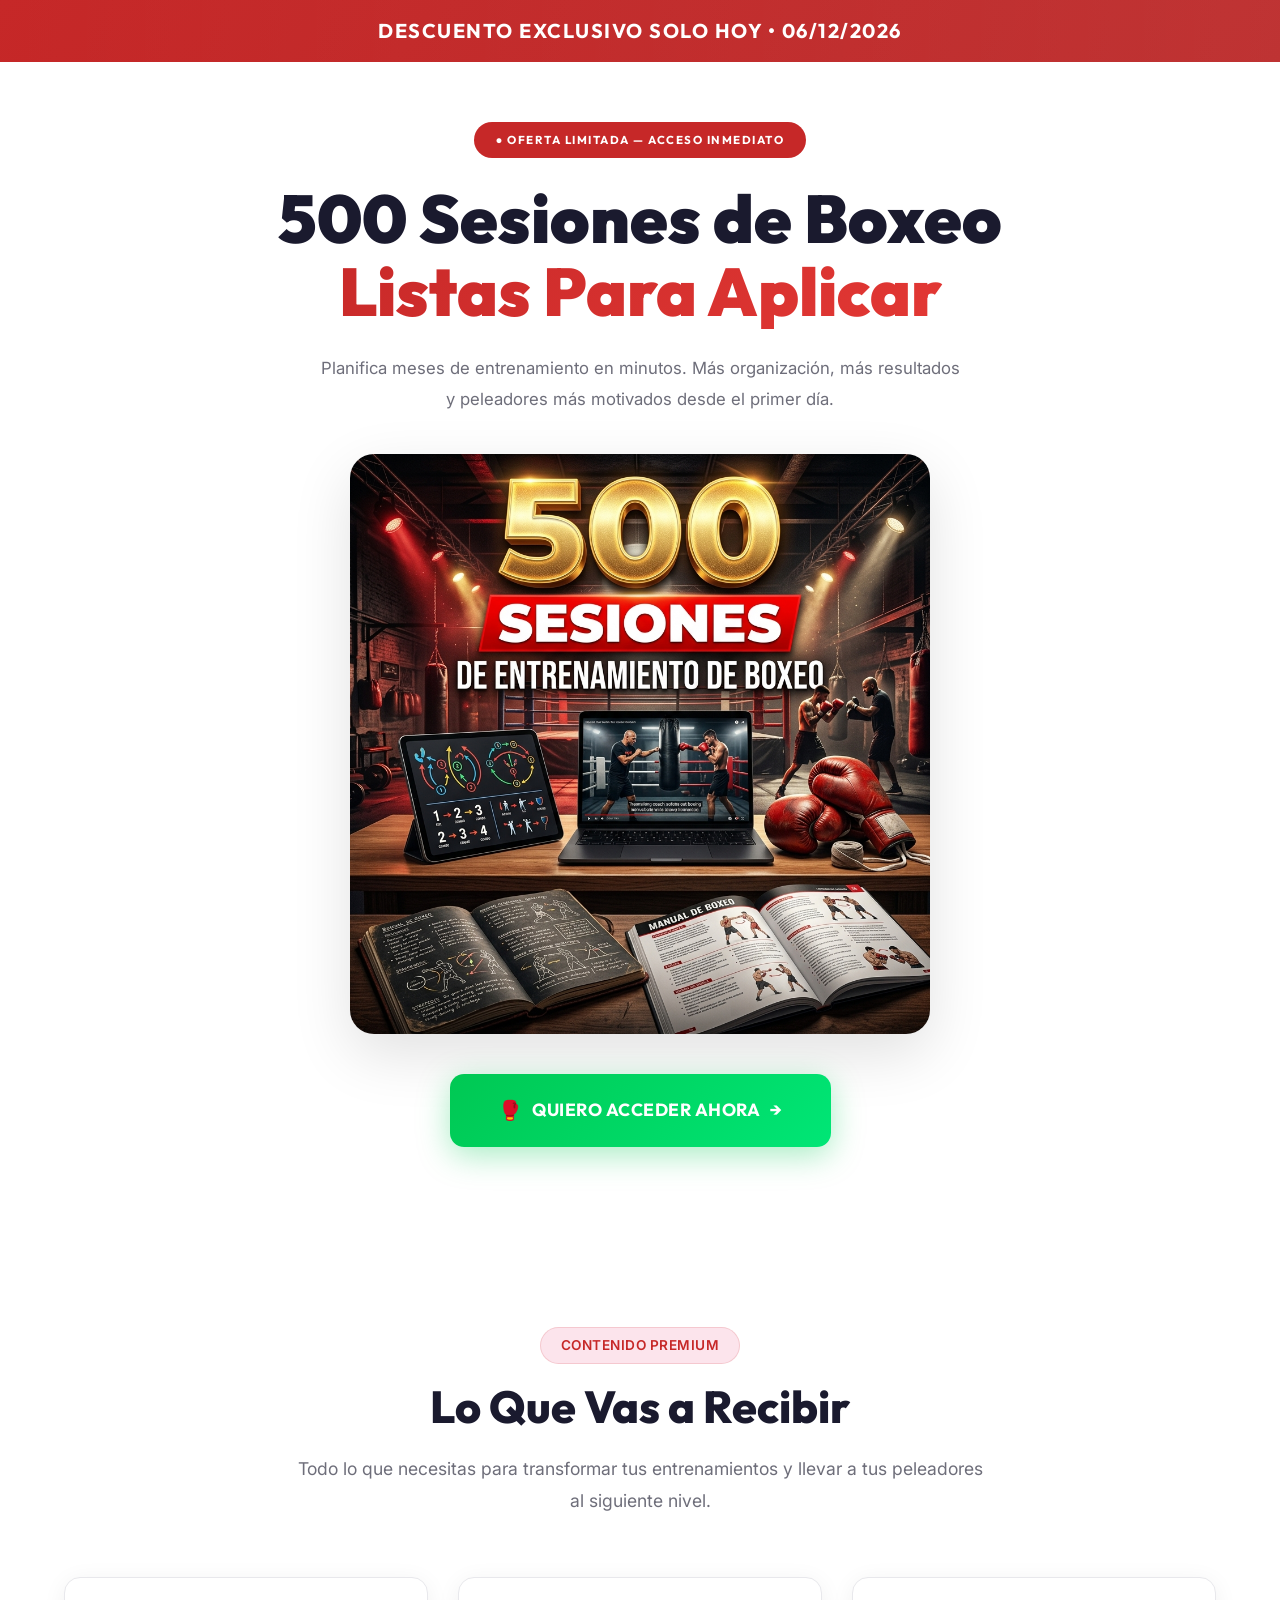
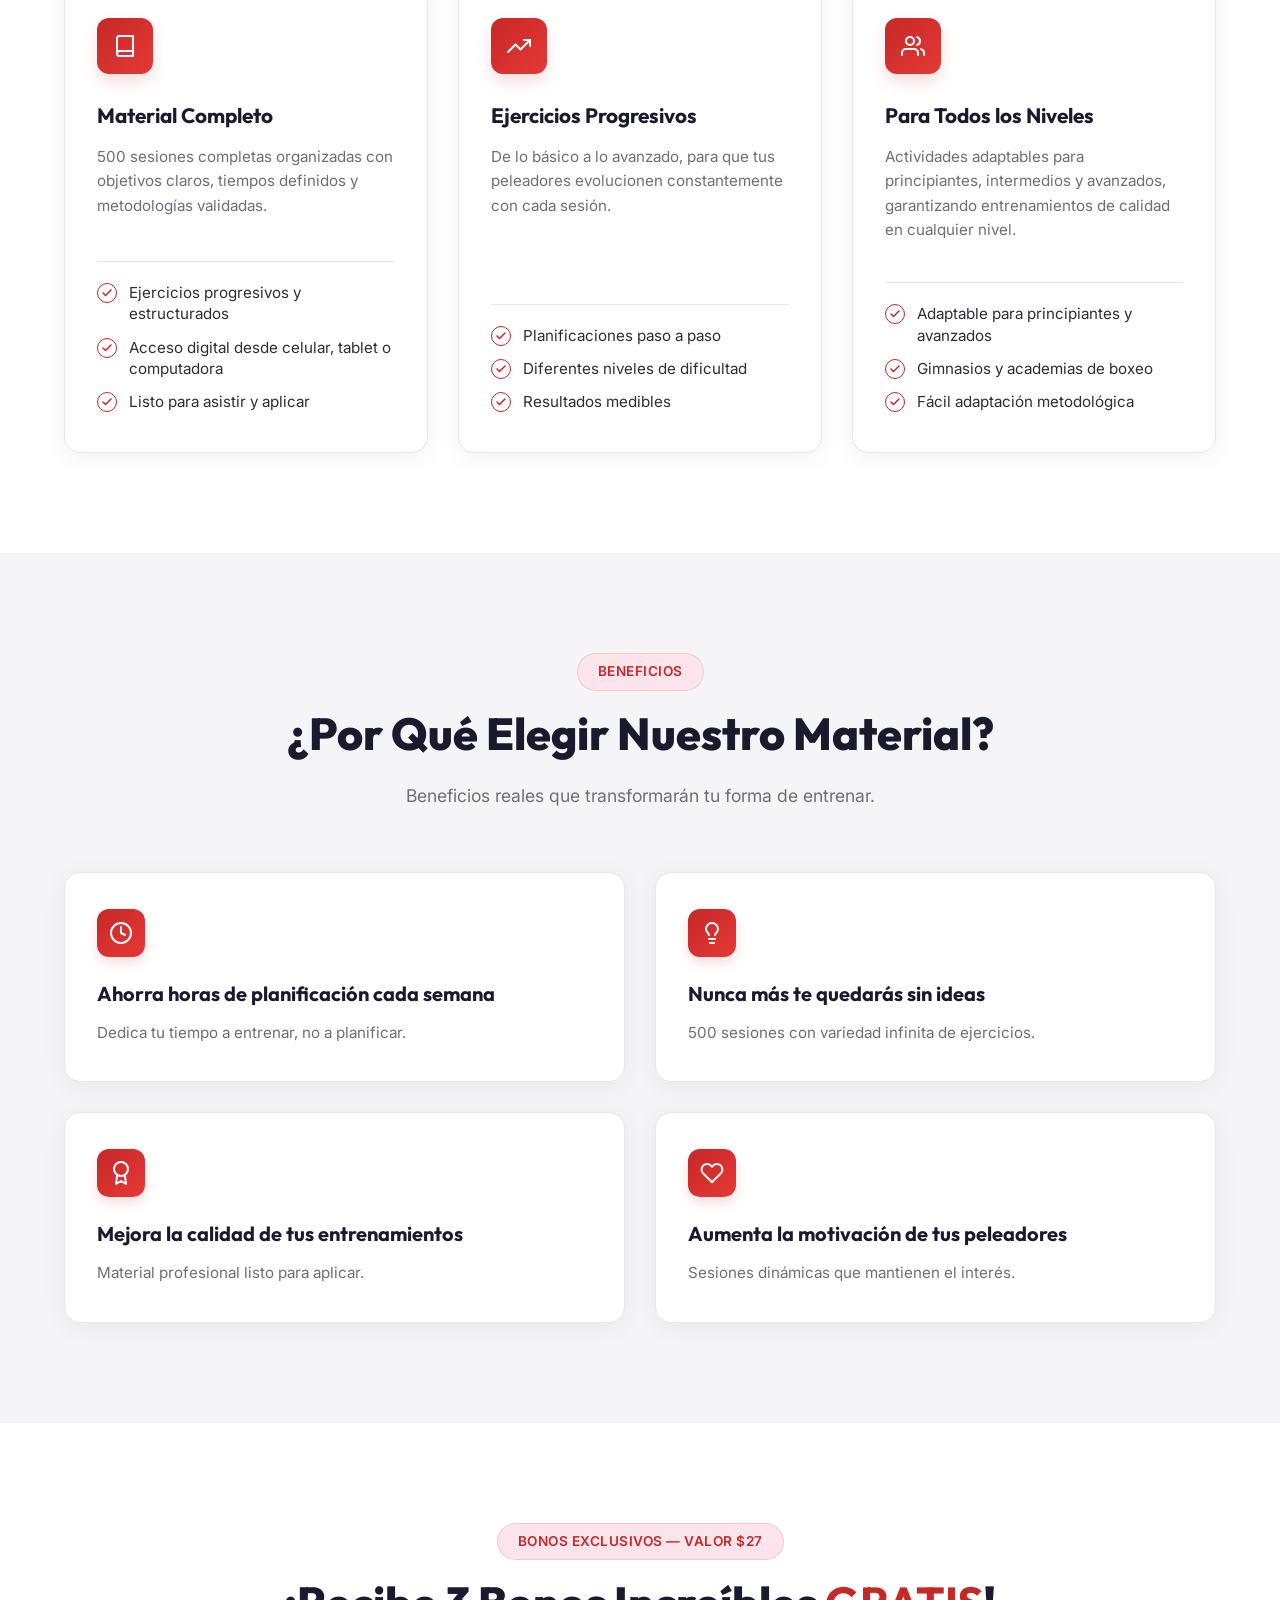
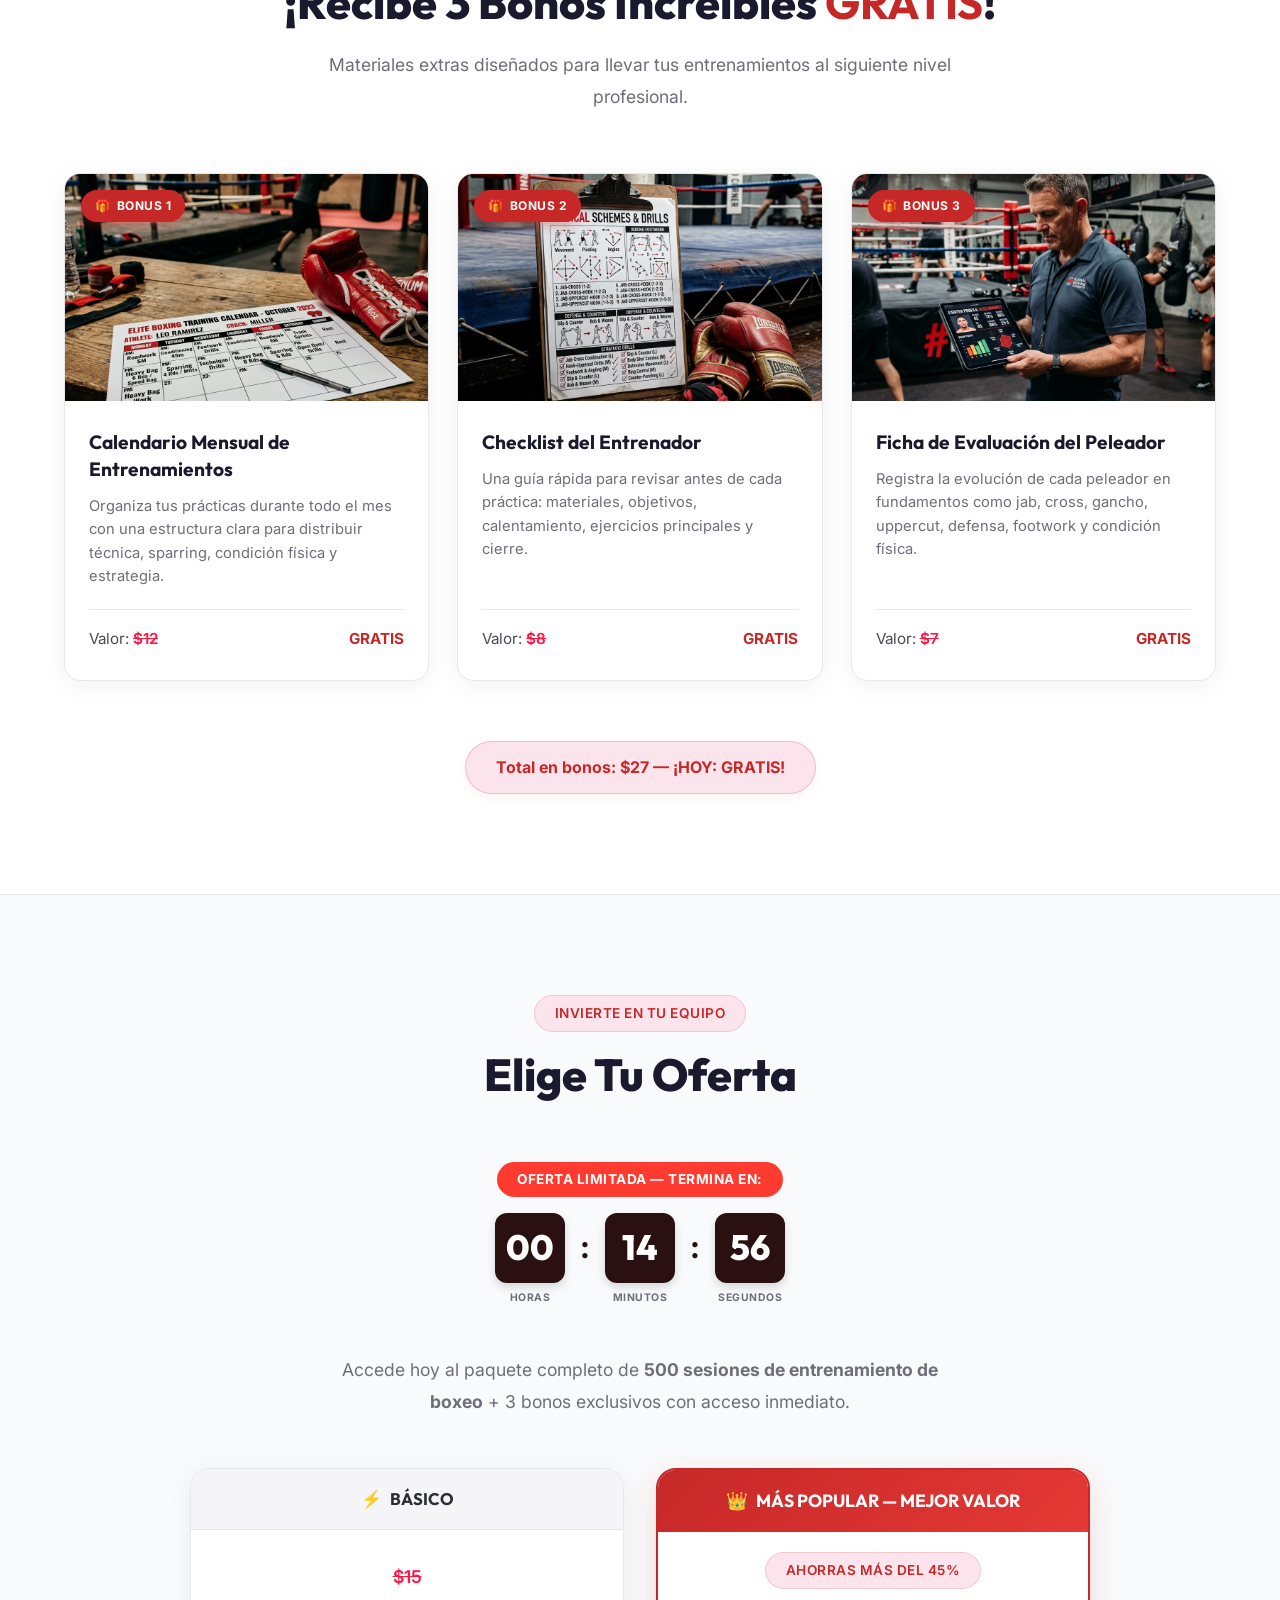
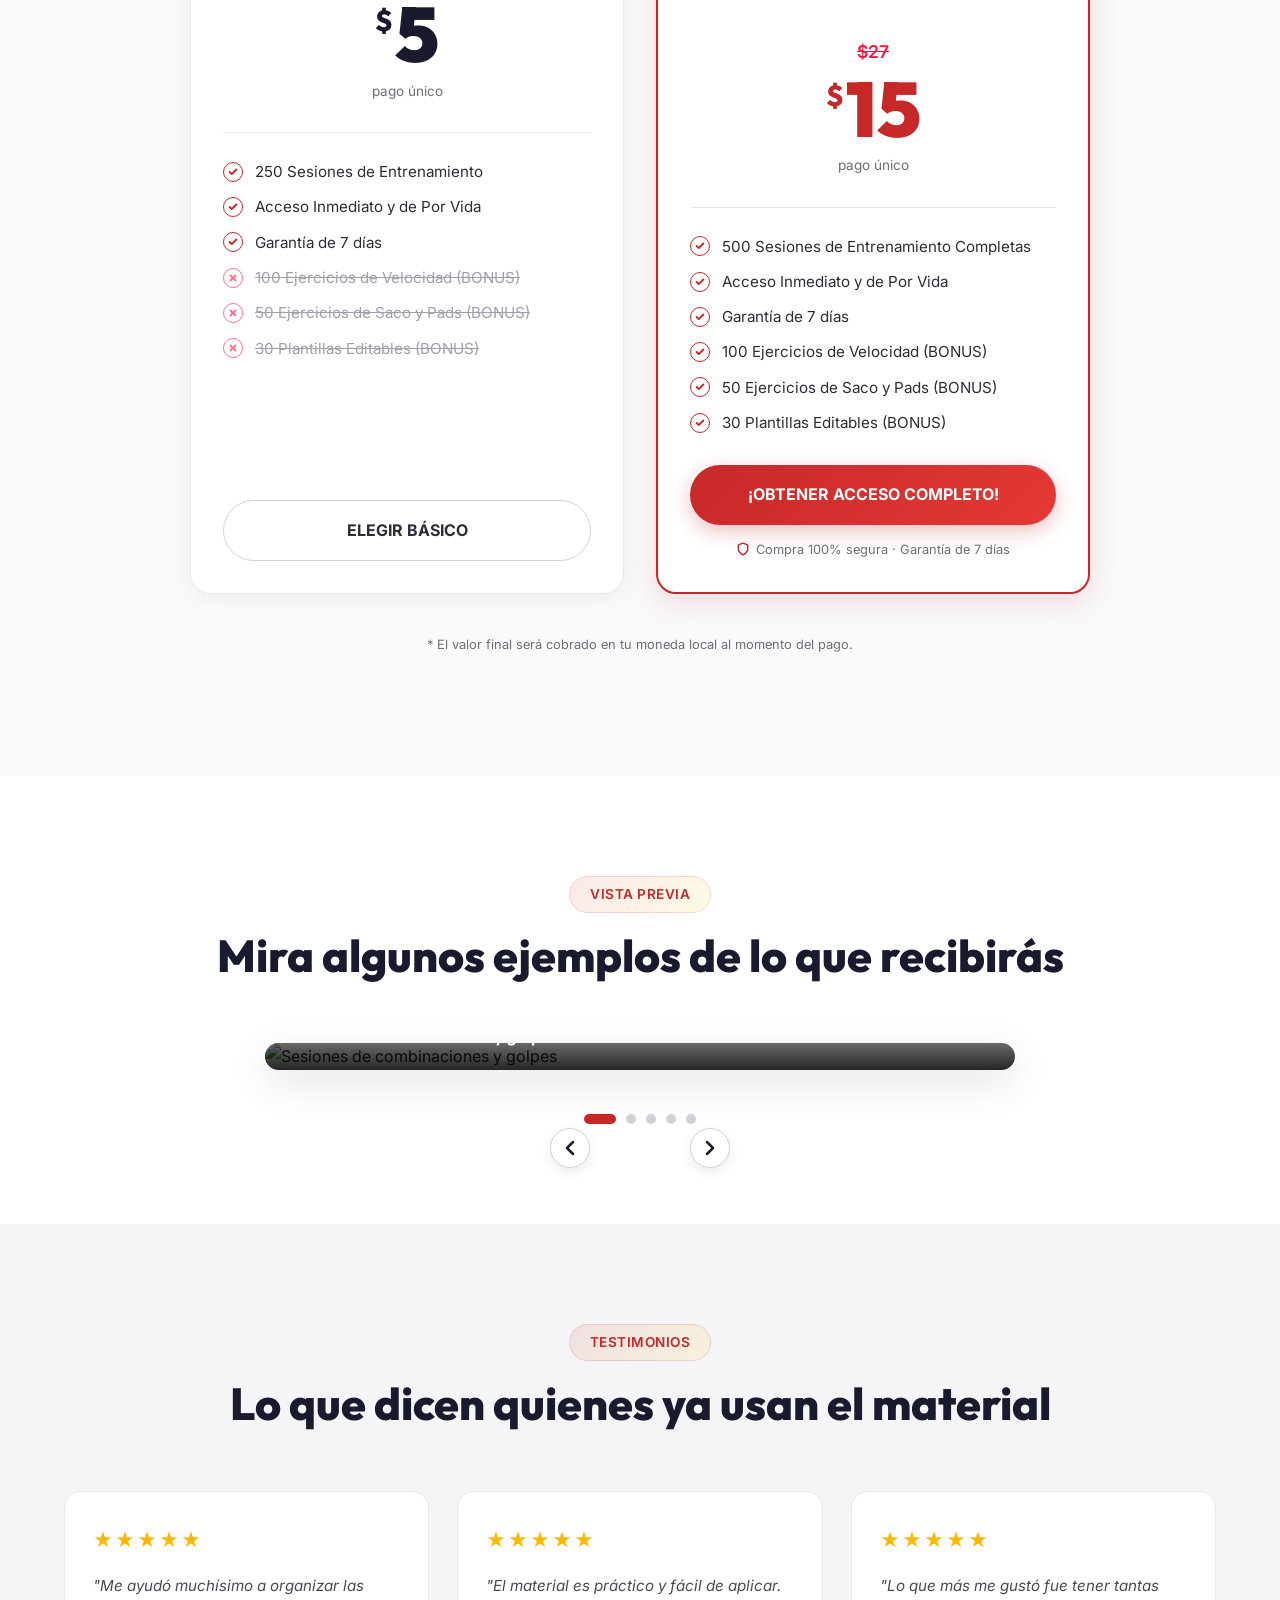
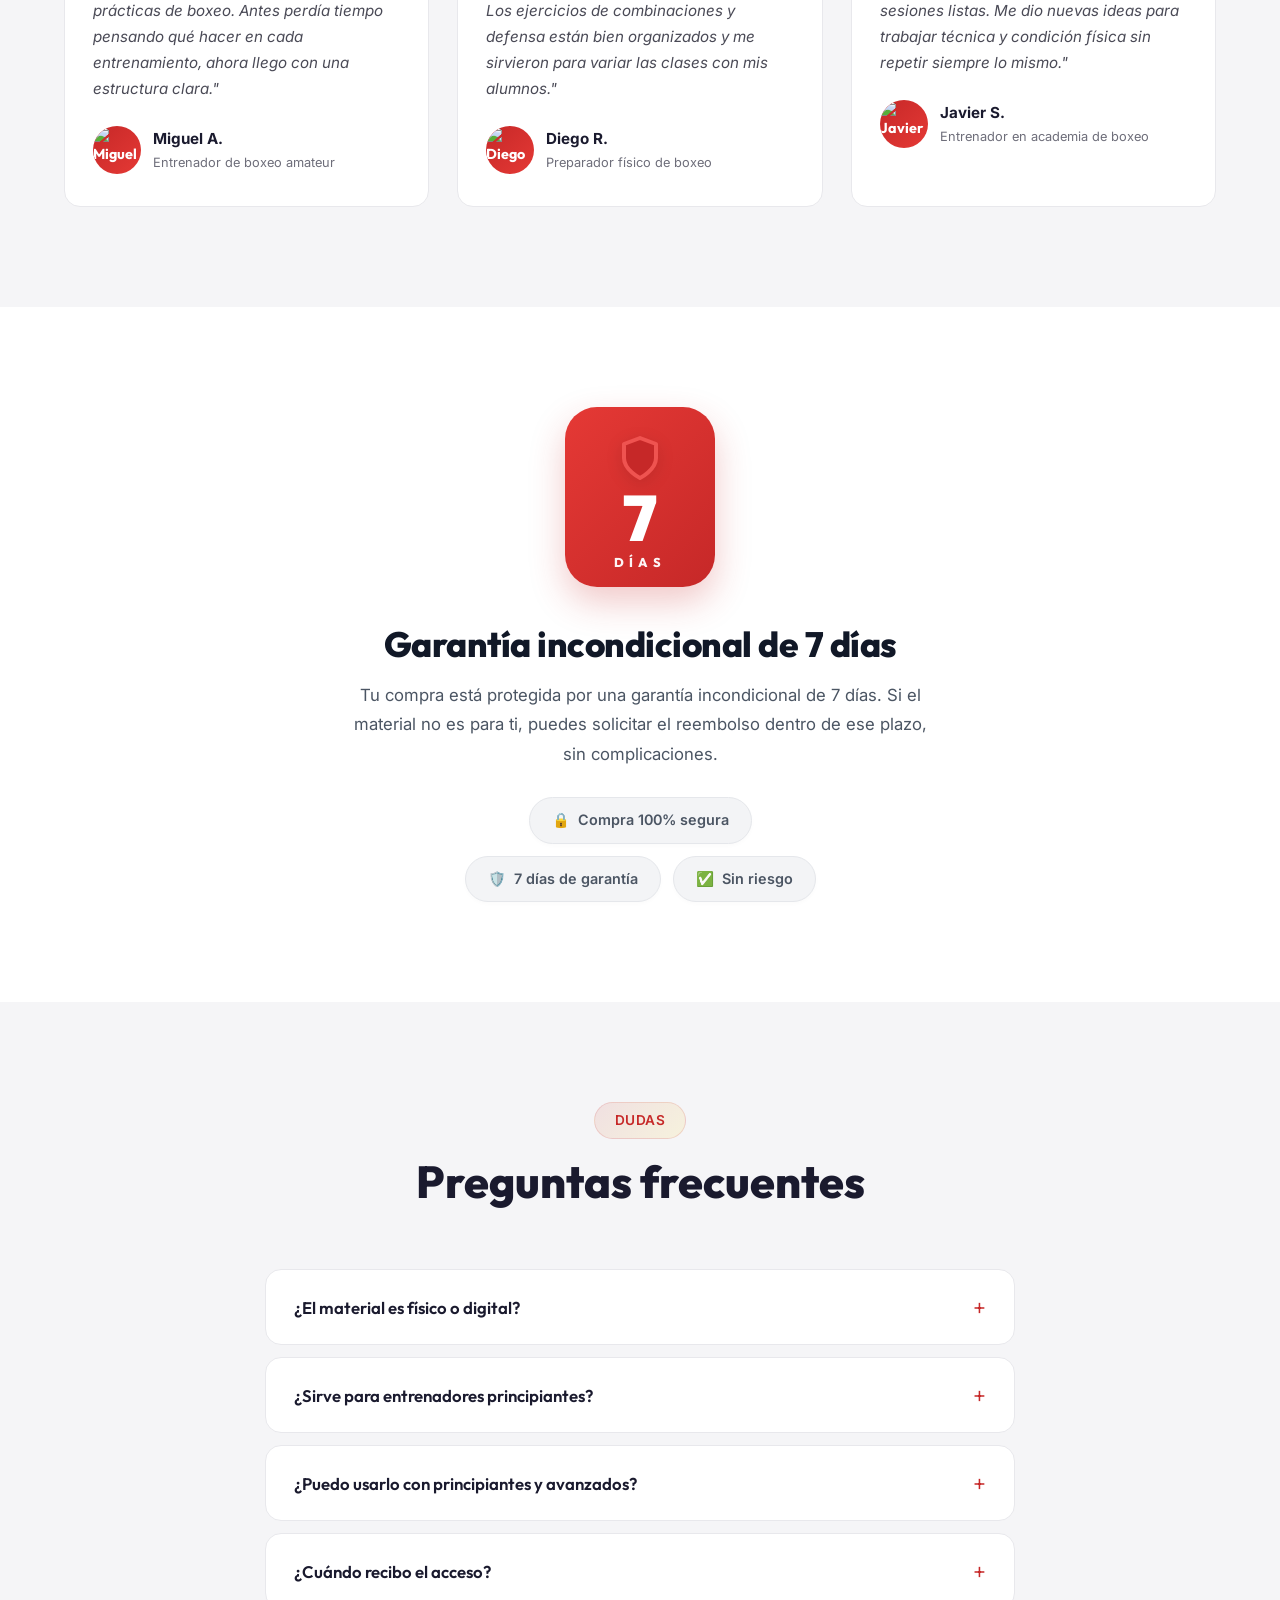
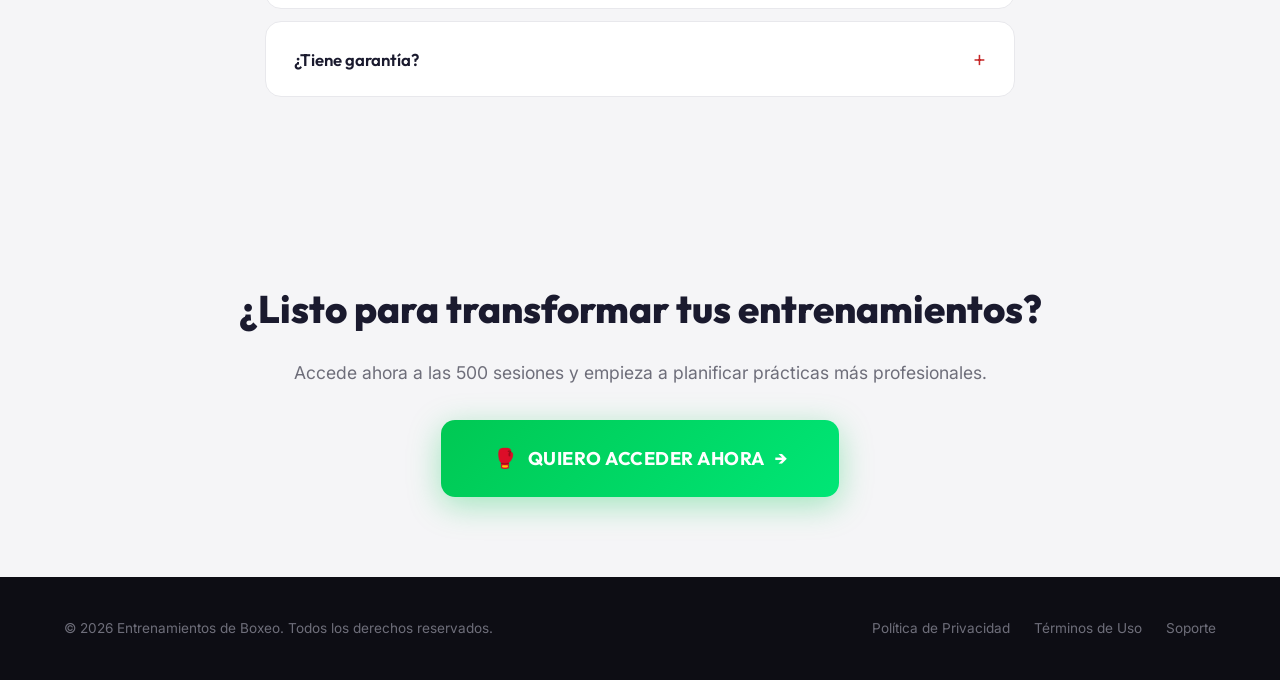
==== index.html @ 5e631388 "feat: adicionar pagina de vendas do boxe" ====
<!DOCTYPE html>
<html lang="es">

<head>
    <meta charset="UTF-8">
    <meta name="viewport" content="width=device-width, initial-scale=1.0">
    <title>500 Sesiones de Entrenamiento de Boxeo | Planifica Tus Prácticas</title>
    <meta name="description"
        content="Accede a 500 sesiones de entrenamiento de boxeo listas para aplicar. Material digital para entrenadores, profesores y academias deportivas. Acceso inmediato.">
    <link rel="preconnect" href="https://fonts.googleapis.com">
    <link rel="preconnect" href="https://fonts.gstatic.com" crossorigin>
    <link
        href="https://fonts.googleapis.com/css2?family=Inter:wght@400;500;600;700;800;900&family=Outfit:wght@400;500;600;700;800;900&display=swap"
        rel="stylesheet">
    <link rel="stylesheet" href="style.css">
    <script src="https://cdn.utmify.com.br/scripts/utms/latest.js" data-utmify-prevent-subids async defer></script>
    <script>
        window.pixelId = "6a45b2dbd1a3e59473e1c961";
        var a = document.createElement("script");
        a.setAttribute("async", "");
        a.setAttribute("defer", "");
        a.setAttribute("src", "https://cdn.utmify.com.br/scripts/pixel/pixel.js");
        document.head.appendChild(a);
    </script>
</head>

<body>

    <!-- ===================== BARRA DE DESCUENTO ===================== -->
    <div class="discount-bar">
        <div class="container">
            <span class="discount-bar-text">DESCUENTO EXCLUSIVO SOLO HOY • <span id="currentDate"></span></span>
        </div>
    </div>

    <!-- ===================== SECCIÓN 1 - HERO ===================== -->
    <section class="hero" id="hero">
        <div class="container hero-content">
            <p class="hero-sub-headline">● OFERTA LIMITADA — ACCESO INMEDIATO</p>
            <h1 class="hero-title">
                500 Sesiones de Boxeo
                <span class="hero-title-highlight">Listas Para Aplicar</span>
            </h1>
            <p class="hero-subtitle">
                Planifica meses de entrenamiento en minutos. Más organización, más resultados y peleadores más motivados
                desde el primer día.
            </p>
            <div class="hero-image">
                <img src="img/hero-mockup.png" alt="500 Sesiones de Entrenamiento de Boxeo - Material Digital"
                    loading="eager">
            </div>
            <a href="#oferta" class="btn btn-cta btn-hero-cta">
                <span class="btn-icon">🥊</span>
                QUIERO ACCEDER AHORA
                <span class="btn-arrow">→</span>
            </a>

        </div>
    </section>

    <!-- ===================== SECCIÓN 2 - LO QUE VAS A RECIBIR ===================== -->
    <section class="section section-white" id="que-recibes">
        <div class="container">
            <div class="section-header">
                <span class="section-tag tag-red">CONTENIDO PREMIUM</span>
                <h2 class="section-title">Lo Que Vas a Recibir</h2>
                <p class="section-subtitle">
                    Todo lo que necesitas para transformar tus entrenamientos y llevar a tus peleadores al siguiente nivel.
                </p>
            </div>
            <div class="recibir-grid">
                <!-- Card 1: Material Completo -->
                <div class="premium-card" data-animate>
                    <div class="premium-card-icon-box">
                        <svg width="24" height="24" viewBox="0 0 24 24" fill="none" stroke="currentColor"
                            stroke-width="2" stroke-linecap="round" stroke-linejoin="round">
                            <path d="M4 19.5A2.5 2.5 0 0 1 6.5 17H20"></path>
                            <path d="M6.5 2H20v20H6.5A2.5 2.5 0 0 1 4 19.5v-15A2.5 2.5 0 0 1 6.5 2z"></path>
                        </svg>
                    </div>
                    <h3>Material Completo</h3>
                    <p>500 sesiones completas organizadas con objetivos claros, tiempos definidos y metodologías
                        validadas.</p>

                    <hr class="premium-card-divider">

                    <ul class="premium-card-bullets">
                        <li>
                            <span class="bullet-check-circle">
                                <svg width="12" height="12" viewBox="0 0 24 24" fill="none" stroke="currentColor"
                                    stroke-width="3" stroke-linecap="round" stroke-linejoin="round">
                                    <polyline points="20 6 9 17 4 12"></polyline>
                                </svg>
                            </span>
                            Ejercicios progresivos y estructurados
                        </li>
                        <li>
                            <span class="bullet-check-circle">
                                <svg width="12" height="12" viewBox="0 0 24 24" fill="none" stroke="currentColor"
                                    stroke-width="3" stroke-linecap="round" stroke-linejoin="round">
                                    <polyline points="20 6 9 17 4 12"></polyline>
                                </svg>
                            </span>
                            Acceso digital desde celular, tablet o computadora
                        </li>
                        <li>
                            <span class="bullet-check-circle">
                                <svg width="12" height="12" viewBox="0 0 24 24" fill="none" stroke="currentColor"
                                    stroke-width="3" stroke-linecap="round" stroke-linejoin="round">
                                    <polyline points="20 6 9 17 4 12"></polyline>
                                </svg>
                            </span>
                            Listo para asistir y aplicar
                        </li>
                    </ul>
                </div>

                <!-- Card 2: Ejercicios Progresivos -->
                <div class="premium-card" data-animate>
                    <div class="premium-card-icon-box">
                        <svg width="24" height="24" viewBox="0 0 24 24" fill="none" stroke="currentColor"
                            stroke-width="2" stroke-linecap="round" stroke-linejoin="round">
                            <polyline points="23 6 13.5 15.5 8.5 10.5 1 18"></polyline>
                            <polyline points="17 6 23 6 23 12"></polyline>
                        </svg>
                    </div>
                    <h3>Ejercicios Progresivos</h3>
                    <p>De lo básico a lo avanzado, para que tus peleadores evolucionen constantemente con cada sesión.
                    </p>

                    <hr class="premium-card-divider">

                    <ul class="premium-card-bullets">
                        <li>
                            <span class="bullet-check-circle">
                                <svg width="12" height="12" viewBox="0 0 24 24" fill="none" stroke="currentColor"
                                    stroke-width="3" stroke-linecap="round" stroke-linejoin="round">
                                    <polyline points="20 6 9 17 4 12"></polyline>
                                </svg>
                            </span>
                            Planificaciones paso a paso
                        </li>
                        <li>
                            <span class="bullet-check-circle">
                                <svg width="12" height="12" viewBox="0 0 24 24" fill="none" stroke="currentColor"
                                    stroke-width="3" stroke-linecap="round" stroke-linejoin="round">
                                    <polyline points="20 6 9 17 4 12"></polyline>
                                </svg>
                            </span>
                            Diferentes niveles de dificultad
                        </li>
                        <li>
                            <span class="bullet-check-circle">
                                <svg width="12" height="12" viewBox="0 0 24 24" fill="none" stroke="currentColor"
                                    stroke-width="3" stroke-linecap="round" stroke-linejoin="round">
                                    <polyline points="20 6 9 17 4 12"></polyline>
                                </svg>
                            </span>
                            Resultados medibles
                        </li>
                    </ul>
                </div>

                <!-- Card 3: Para Todos los Niveles -->
                <div class="premium-card" data-animate>
                    <div class="premium-card-icon-box">
                        <svg width="24" height="24" viewBox="0 0 24 24" fill="none" stroke="currentColor"
                            stroke-width="2" stroke-linecap="round" stroke-linejoin="round">
                            <path d="M17 21v-2a4 4 0 0 0-4-4H5a4 4 0 0 0-4 4v2"></path>
                            <circle cx="9" cy="7" r="4"></circle>
                            <path d="M23 21v-2a4 4 0 0 0-3-3.87"></path>
                            <path d="M16 3.13a4 4 0 0 1 0 7.75"></path>
                        </svg>
                    </div>
                    <h3>Para Todos los Niveles</h3>
                    <p>Actividades adaptables para principiantes, intermedios y avanzados, garantizando
                        entrenamientos de calidad en cualquier nivel.</p>

                    <hr class="premium-card-divider">

                    <ul class="premium-card-bullets">
                        <li>
                            <span class="bullet-check-circle">
                                <svg width="12" height="12" viewBox="0 0 24 24" fill="none" stroke="currentColor"
                                    stroke-width="3" stroke-linecap="round" stroke-linejoin="round">
                                    <polyline points="20 6 9 17 4 12"></polyline>
                                </svg>
                            </span>
                            Adaptable para principiantes y avanzados
                        </li>
                        <li>
                            <span class="bullet-check-circle">
                                <svg width="12" height="12" viewBox="0 0 24 24" fill="none" stroke="currentColor"
                                    stroke-width="3" stroke-linecap="round" stroke-linejoin="round">
                                    <polyline points="20 6 9 17 4 12"></polyline>
                                </svg>
                            </span>
                            Gimnasios y academias de boxeo
                        </li>
                        <li>
                            <span class="bullet-check-circle">
                                <svg width="12" height="12" viewBox="0 0 24 24" fill="none" stroke="currentColor"
                                    stroke-width="3" stroke-linecap="round" stroke-linejoin="round">
                                    <polyline points="20 6 9 17 4 12"></polyline>
                                </svg>
                            </span>
                            Fácil adaptación metodológica
                        </li>
                    </ul>
                </div>
            </div>
        </div>
    </section>

    <!-- ===================== SECCIÓN 3 - POR QUÉ ELEGIR ===================== -->
    <section class="section section-light" id="por-que">
        <div class="container">
            <div class="section-header">
                <span class="section-tag tag-red">BENEFICIOS</span>
                <h2 class="section-title">¿Por Qué Elegir Nuestro Material?</h2>
                <p class="section-subtitle">
                    Beneficios reales que transformarán tu forma de entrenar.
                </p>
            </div>

            <div class="benefits-grid">
                <!-- Benefit 1: Ahorra horas -->
                <div class="benefit-card" data-animate>
                    <div class="benefit-card-icon-box">
                        <svg width="24" height="24" viewBox="0 0 24 24" fill="none" stroke="currentColor"
                            stroke-width="2" stroke-linecap="round" stroke-linejoin="round">
                            <circle cx="12" cy="12" r="10"></circle>
                            <polyline points="12 6 12 12 16 14"></polyline>
                        </svg>
                    </div>
                    <h3>Ahorra horas de planificación cada semana</h3>
                    <p>Dedica tu tiempo a entrenar, no a planificar.</p>
                </div>

                <!-- Benefit 2: Nunca más sin ideas -->
                <div class="benefit-card" data-animate>
                    <div class="benefit-card-icon-box">
                        <svg width="24" height="24" viewBox="0 0 24 24" fill="none" stroke="currentColor"
                            stroke-width="2" stroke-linecap="round" stroke-linejoin="round">
                            <path
                                d="M15 14c.2-1 .7-1.7 1.5-2.5 1-.9 1.5-2.2 1.5-3.5A6 6 0 0 0 6 8c0 1 .5 2.2 1.5 3.5.7.7 1.3 1.5 1.5 2.5">
                            </path>
                            <line x1="9" y1="18" x2="15" y2="18"></line>
                            <line x1="10" y1="22" x2="14" y2="22"></line>
                        </svg>
                    </div>
                    <h3>Nunca más te quedarás sin ideas</h3>
                    <p>500 sesiones con variedad infinita de ejercicios.</p>
                </div>

                <!-- Benefit 3: Mejora la calidad -->
                <div class="benefit-card" data-animate>
                    <div class="benefit-card-icon-box">
                        <svg width="24" height="24" viewBox="0 0 24 24" fill="none" stroke="currentColor"
                            stroke-width="2" stroke-linecap="round" stroke-linejoin="round">
                            <circle cx="12" cy="8" r="7"></circle>
                            <polyline points="8.21 13.89 7 23 12 20 17 23 15.79 13.88"></polyline>
                        </svg>
                    </div>
                    <h3>Mejora la calidad de tus entrenamientos</h3>
                    <p>Material profesional listo para aplicar.</p>
                </div>

                <!-- Benefit 4: Aumenta la motivación -->
                <div class="benefit-card" data-animate>
                    <div class="benefit-card-icon-box">
                        <svg width="24" height="24" viewBox="0 0 24 24" fill="none" stroke="currentColor"
                            stroke-width="2" stroke-linecap="round" stroke-linejoin="round">
                            <path
                                d="M20.84 4.61a5.5 5.5 0 0 0-7.78 0L12 5.67l-1.06-1.06a5.5 5.5 0 0 0-7.78 7.78l1.06 1.06L12 21.23l7.78-7.78 1.06-1.06a5.5 5.5 0 0 0 0-7.78z">
                            </path>
                        </svg>
                    </div>
                    <h3>Aumenta la motivación de tus peleadores</h3>
                    <p>Sesiones dinámicas que mantienen el interés.</p>
                </div>
            </div>
        </div>
    </section>

    <!-- ===================== SECCIÓN 4 - BONOS ===================== -->
    <section class="section section-white" id="bonos">
        <div class="container">
            <div class="section-header">
                <span class="section-tag tag-red">BONOS EXCLUSIVOS — VALOR $27</span>
                <h2 class="section-title">¡Recibe 3 Bonos Increíbles <span class="bono-val-free">GRATIS</span>!</h2>
                <p class="section-subtitle">
                    Materiales extras diseñados para llevar tus entrenamientos al siguiente nivel profesional.
                </p>
            </div>

            <div class="bonos-grid">
                <!-- Bono 1 -->
                <div class="bono-card-redesigned" data-animate>
                    <div class="bono-image-container">
                        <div class="bono-badge-overlay">
                            <span>🎁</span> BONUS 1
                        </div>
                        <img src="img/bono-1.png" alt="Calendario Mensual de Entrenamientos">
                    </div>
                    <div class="bono-card-content">
                        <h3>Calendario Mensual de Entrenamientos</h3>
                        <p>Organiza tus prácticas durante todo el mes con una estructura clara para distribuir
                            técnica, sparring, condición física y estrategia.</p>
                        <hr class="bono-card-divider">
                        <div class="bono-card-value">
                            <span>Valor: <span class="bono-val-old">$12</span></span>
                            <span class="bono-val-free">GRATIS</span>
                        </div>
                    </div>
                </div>

                <!-- Bono 2 -->
                <div class="bono-card-redesigned" data-animate>
                    <div class="bono-image-container">
                        <div class="bono-badge-overlay">
                            <span>🎁</span> BONUS 2
                        </div>
                        <img src="img/bono-2.png" alt="Checklist del Entrenador">
                    </div>
                    <div class="bono-card-content">
                        <h3>Checklist del Entrenador</h3>
                        <p>Una guía rápida para revisar antes de cada práctica: materiales, objetivos, calentamiento,
                            ejercicios principales y cierre.</p>
                        <hr class="bono-card-divider">
                        <div class="bono-card-value">
                            <span>Valor: <span class="bono-val-old">$8</span></span>
                            <span class="bono-val-free">GRATIS</span>
                        </div>
                    </div>
                </div>

                <!-- Bono 3 -->
                <div class="bono-card-redesigned" data-animate>
                    <div class="bono-image-container">
                        <div class="bono-badge-overlay">
                            <span>🎁</span> BONUS 3
                        </div>
                        <img src="img/bono-3.png" alt="Ficha de Evaluación del Peleador">
                    </div>
                    <div class="bono-card-content">
                        <h3>Ficha de Evaluación del Peleador</h3>
                        <p>Registra la evolución de cada peleador en fundamentos como jab, cross, gancho, uppercut,
                            defensa, footwork y condición física.</p>
                        <hr class="bono-card-divider">
                        <div class="bono-card-value">
                            <span>Valor: <span class="bono-val-old">$7</span></span>
                            <span class="bono-val-free">GRATIS</span>
                        </div>
                    </div>
                </div>
            </div>

            <div class="bonos-summary-container">
                <span class="bonos-summary-badge">Total en bonos: $27 — ¡HOY: GRATIS!</span>
            </div>
        </div>
    </section>

    <!-- ===================== SECCIÓN 5 - OFERTA ===================== -->
    <section class="section section-oferta" id="oferta">
        <div class="container">
            <div class="section-header">
                <span class="section-tag tag-red">INVIERTE EN TU EQUIPO</span>
                <h2 class="section-title">Elige Tu Oferta</h2>
            </div>

            <!-- Temporizador -->
            <div class="timer-container">
                <span class="timer-tag">OFERTA LIMITADA — TERMINA EN:</span>
                <div class="timer-display" id="countdown">
                    <div class="timer-group">
                        <div class="timer-box">00</div>
                        <span class="timer-label-sub">HORAS</span>
                    </div>
                    <div class="timer-colon">:</div>
                    <div class="timer-group">
                        <div class="timer-box" id="timer-min">15</div>
                        <span class="timer-label-sub">MINUTOS</span>
                    </div>
                    <div class="timer-colon">:</div>
                    <div class="timer-group">
                        <div class="timer-box" id="timer-sec">00</div>
                        <span class="timer-label-sub">SEGUNDOS</span>
                    </div>
                </div>
            </div>

            <p class="oferta-desc">
                Accede hoy al paquete completo de <strong>500 sesiones de entrenamiento de boxeo</strong> + 3 bonos
                exclusivos con acceso inmediato.
            </p>

            <!-- Pricing Cards -->
            <div class="pricing-grid">
                <!-- Plan Básico -->
                <div class="plan-card" data-animate>
                    <div class="plan-card-header">
                        <span>⚡</span> BÁSICO
                    </div>
                    <div class="plan-card-content">
                        <div class="plan-card-price-area">
                            <span class="plan-card-old-price">$15</span>
                            <div class="plan-card-current-price">
                                <span class="plan-card-price-symbol">$</span>
                                <span class="plan-card-price-val">5</span>
                            </div>
                            <span class="plan-card-price-period">pago único</span>
                        </div>

                        <hr class="plan-card-divider">

                        <ul class="plan-card-features">
                            <li>
                                <span class="feature-check-circle">
                                    <svg width="10" height="10" viewBox="0 0 24 24" fill="none" stroke="currentColor"
                                        stroke-width="4.5" stroke-linecap="round" stroke-linejoin="round">
                                        <polyline points="20 6 9 17 4 12"></polyline>
                                    </svg>
                                </span>
                                250 Sesiones de Entrenamiento
                            </li>
                            <li>
                                <span class="feature-check-circle">
                                    <svg width="10" height="10" viewBox="0 0 24 24" fill="none" stroke="currentColor"
                                        stroke-width="4.5" stroke-linecap="round" stroke-linejoin="round">
                                        <polyline points="20 6 9 17 4 12"></polyline>
                                    </svg>
                                </span>
                                Acceso Inmediato y de Por Vida
                            </li>
                            <li>
                                <span class="feature-check-circle">
                                    <svg width="10" height="10" viewBox="0 0 24 24" fill="none" stroke="currentColor"
                                        stroke-width="4.5" stroke-linecap="round" stroke-linejoin="round">
                                        <polyline points="20 6 9 17 4 12"></polyline>
                                    </svg>
                                </span>
                                Garantía de 7 días
                            </li>
                            <li class="disabled">
                                <span class="feature-cross-circle">
                                    <svg width="10" height="10" viewBox="0 0 24 24" fill="none" stroke="currentColor"
                                        stroke-width="4.5" stroke-linecap="round" stroke-linejoin="round">
                                        <line x1="18" y1="6" x2="6" y2="18"></line>
                                        <line x1="6" y1="6" x2="18" y2="18"></line>
                                    </svg>
                                </span>
                                100 Ejercicios de Velocidad (BONUS)
                            </li>
                            <li class="disabled">
                                <span class="feature-cross-circle">
                                    <svg width="10" height="10" viewBox="0 0 24 24" fill="none" stroke="currentColor"
                                        stroke-width="4.5" stroke-linecap="round" stroke-linejoin="round">
                                        <line x1="18" y1="6" x2="6" y2="18"></line>
                                        <line x1="6" y1="6" x2="18" y2="18"></line>
                                    </svg>
                                </span>
                                50 Ejercicios de Saco y Pads (BONUS)
                            </li>
                            <li class="disabled">
                                <span class="feature-cross-circle">
                                    <svg width="10" height="10" viewBox="0 0 24 24" fill="none" stroke="currentColor"
                                        stroke-width="4.5" stroke-linecap="round" stroke-linejoin="round">
                                        <line x1="18" y1="6" x2="6" y2="18"></line>
                                        <line x1="6" y1="6" x2="18" y2="18"></line>
                                    </svg>
                                </span>
                                30 Plantillas Editables (BONUS)
                            </li>
                        </ul>

                        <a href="https://pay.hotmart.com/F106572329Y?off=7u67eazy" class="plan-card-btn">
                            ELEGIR BÁSICO
                        </a>
                    </div>
                </div>

                <!-- Plan Completo -->
                <div class="plan-card plan-card-featured" data-animate>
                    <div class="plan-card-header">
                        <span>👑</span> MÁS POPULAR — MEJOR VALOR
                    </div>

                    <div class="plan-card-badge-wrap">
                        <span class="section-tag tag-red">AHORRAS MÁS DEL 45%</span>
                    </div>

                    <div class="plan-card-content">
                        <div class="plan-card-price-area">
                            <span class="plan-card-old-price">$27</span>
                            <div class="plan-card-current-price">
                                <span class="plan-card-price-symbol">$</span>
                                <span class="plan-card-price-val">15</span>
                            </div>
                            <span class="plan-card-price-period">pago único</span>
                        </div>

                        <hr class="plan-card-divider">

                        <ul class="plan-card-features">
                            <li>
                                <span class="feature-check-circle">
                                    <svg width="10" height="10" viewBox="0 0 24 24" fill="none" stroke="currentColor"
                                        stroke-width="4.5" stroke-linecap="round" stroke-linejoin="round">
                                        <polyline points="20 6 9 17 4 12"></polyline>
                                    </svg>
                                </span>
                                500 Sesiones de Entrenamiento Completas
                            </li>
                            <li>
                                <span class="feature-check-circle">
                                    <svg width="10" height="10" viewBox="0 0 24 24" fill="none" stroke="currentColor"
                                        stroke-width="4.5" stroke-linecap="round" stroke-linejoin="round">
                                        <polyline points="20 6 9 17 4 12"></polyline>
                                    </svg>
                                </span>
                                Acceso Inmediato y de Por Vida
                            </li>
                            <li>
                                <span class="feature-check-circle">
                                    <svg width="10" height="10" viewBox="0 0 24 24" fill="none" stroke="currentColor"
                                        stroke-width="4.5" stroke-linecap="round" stroke-linejoin="round">
                                        <polyline points="20 6 9 17 4 12"></polyline>
                                    </svg>
                                </span>
                                Garantía de 7 días
                            </li>
                            <li>
                                <span class="feature-check-circle">
                                    <svg width="10" height="10" viewBox="0 0 24 24" fill="none" stroke="currentColor"
                                        stroke-width="4.5" stroke-linecap="round" stroke-linejoin="round">
                                        <polyline points="20 6 9 17 4 12"></polyline>
                                    </svg>
                                </span>
                                100 Ejercicios de Velocidad (BONUS)
                            </li>
                            <li>
                                <span class="feature-check-circle">
                                    <svg width="10" height="10" viewBox="0 0 24 24" fill="none" stroke="currentColor"
                                        stroke-width="4.5" stroke-linecap="round" stroke-linejoin="round">
                                        <polyline points="20 6 9 17 4 12"></polyline>
                                    </svg>
                                </span>
                                50 Ejercicios de Saco y Pads (BONUS)
                            </li>
                            <li>
                                <span class="feature-check-circle">
                                    <svg width="10" height="10" viewBox="0 0 24 24" fill="none" stroke="currentColor"
                                        stroke-width="4.5" stroke-linecap="round" stroke-linejoin="round">
                                        <polyline points="20 6 9 17 4 12"></polyline>
                                    </svg>
                                </span>
                                30 Plantillas Editables (BONUS)
                            </li>
                        </ul>

                        <a href="https://pay.hotmart.com/F106572329Y?off=hxf6memp" class="plan-card-btn">
                            ¡OBTENER ACCESO COMPLETO!
                        </a>

                        <div class="plan-card-trust">
                            <svg width="14" height="14" viewBox="0 0 24 24" fill="none" stroke="currentColor"
                                stroke-width="2.5" stroke-linecap="round" stroke-linejoin="round">
                                <path d="M12 22s8-4 8-10V5l-8-3-8 3v7c0 6 8 10 8 10z"></path>
                            </svg>
                            Compra 100% segura · Garantía de 7 días
                        </div>
                    </div>
                </div>
            </div>

            <div class="urgency-text">
                <div style="font-size: 0.8rem; color: var(--color-gray-400); margin-top: 16px;">
                    * El valor final será cobrado en tu moneda local al momento del pago.
                </div>
            </div>
        </div>
    </section>

    <!-- ===================== SECCIÓN 6 - EJEMPLOS ===================== -->
    <section class="section section-white" id="ejemplos">
        <div class="container">
            <div class="section-header">
                <span class="section-tag">Vista Previa</span>
                <h2 class="section-title">Mira algunos ejemplos de lo que recibirás</h2>
            </div>
            <div class="carousel-wrapper">
                <div class="carousel" id="carousel">
                    <div class="carousel-track" id="carouselTrack">
                        <div class="carousel-slide">
                            <img src="https://i.ibb.co/j9WN35JC/Captura-de-tela-2026-06-29-230623.png" alt="Sesiones de combinaciones y golpes">
                            <div class="carousel-caption">Sesiones de combinaciones y golpes</div>
                        </div>
                        <div class="carousel-slide">
                            <img src="https://i.ibb.co/YFdp6RcY/Captura-de-tela-2026-06-29-230722.png" alt="Ejercicios de footwork y desplazamiento">
                            <div class="carousel-caption">Ejercicios de footwork y desplazamiento</div>
                        </div>
                        <div class="carousel-slide">
                            <img src="https://i.ibb.co/zTnh2XSh/Captura-de-tela-2026-06-29-230818.png" alt="Entrenamientos de defensa y esquiva">
                            <div class="carousel-caption">Entrenamientos de defensa y esquiva</div>
                        </div>
                        <div class="carousel-slide">
                            <img src="https://i.ibb.co/qM60dcLX/Captura-de-tela-2026-06-29-230931.png" alt="Prácticas de sparring y estrategia">
                            <div class="carousel-caption">Prácticas de sparring y estrategia</div>
                        </div>
                        <div class="carousel-slide">
                            <img src="https://i.ibb.co/ymDQkLdD/Captura-de-tela-2026-06-29-231019.png" alt="Planificación semanal de entrenamientos">
                            <div class="carousel-caption">Planificación semanal de entrenamientos</div>
                        </div>
                    </div>
                </div>
                <button class="carousel-btn carousel-btn-prev" id="carouselPrev" aria-label="Anterior">
                    <svg width="24" height="24" viewBox="0 0 24 24" fill="none" stroke="currentColor" stroke-width="2.5"
                        stroke-linecap="round" stroke-linejoin="round">
                        <polyline points="15 18 9 12 15 6"></polyline>
                    </svg>
                </button>
                <button class="carousel-btn carousel-btn-next" id="carouselNext" aria-label="Siguiente">
                    <svg width="24" height="24" viewBox="0 0 24 24" fill="none" stroke="currentColor" stroke-width="2.5"
                        stroke-linecap="round" stroke-linejoin="round">
                        <polyline points="9 18 15 12 9 6"></polyline>
                    </svg>
                </button>
                <div class="carousel-dots" id="carouselDots"></div>
            </div>
        </div>
    </section>

    <!-- ===================== SECCIÓN 7 - TESTIMONIOS ===================== -->
    <section class="section section-light" id="testimonios">
        <div class="container">
            <div class="section-header">
                <span class="section-tag">Testimonios</span>
                <h2 class="section-title">Lo que dicen quienes ya usan el material</h2>
            </div>
            <div class="testimonials-grid">
                <div class="testimonial-card" data-animate>
                    <div class="testimonial-stars">★★★★★</div>
                    <p class="testimonial-text">
                        "Me ayudó muchísimo a organizar las prácticas de boxeo. Antes perdía tiempo pensando qué hacer en cada
                        entrenamiento, ahora llego con una estructura clara."
                    </p>
                    <div class="testimonial-author">
                        <div class="testimonial-avatar">
                            <a href="https://ibb.co/SwgKDfwZ" target="_blank"><img
                                    src="https://i.ibb.co/QvV67Dvx/05-06-24-Vitor-Galvani-Fotos-Gabriella-Garbim.jpg"
                                    alt="Miguel A." border="0"></a>
                        </div>
                        <div class="testimonial-info">
                            <strong>Miguel A.</strong>
                            <span>Entrenador de boxeo amateur</span>
                        </div>
                    </div>
                </div>
                <div class="testimonial-card" data-animate>
                    <div class="testimonial-stars">★★★★★</div>
                    <p class="testimonial-text">
                        "El material es práctico y fácil de aplicar. Los ejercicios de combinaciones y defensa están bien organizados y me
                        sirvieron para variar las clases con mis alumnos."
                    </p>
                    <div class="testimonial-author">
                        <div class="testimonial-avatar">
                            <a href="https://ibb.co/8LBV077M" target="_blank"><img
                                    src="https://i.ibb.co/C3tFzHHB/000462.webp" alt="Diego R." border="0"></a>
                        </div>
                        <div class="testimonial-info">
                            <strong>Diego R.</strong>
                            <span>Preparador físico de boxeo</span>
                        </div>
                    </div>
                </div>
                <div class="testimonial-card" data-animate>
                    <div class="testimonial-stars">★★★★★</div>
                    <p class="testimonial-text">
                        "Lo que más me gustó fue tener tantas sesiones listas. Me dio nuevas ideas para trabajar
                        técnica y condición física sin repetir siempre lo mismo."
                    </p>
                    <div class="testimonial-author">
                        <div class="testimonial-avatar">
                            <a href="https://imgbb.com/" target="_blank"><img src="https://i.ibb.co/cKJ0HfG6/images.jpg"
                                    alt="Javier S." border="0"></a>
                        </div>
                        <div class="testimonial-info">
                            <strong>Javier S.</strong>
                            <span>Entrenador en academia de boxeo</span>
                        </div>
                    </div>
                </div>
            </div>
        </div>
    </section>

    <!-- ===================== SECCIÓN 8 - GARANTÍA ===================== -->
    <section class="section section-white" id="garantia">
        <div class="container">
            <div class="garantia-wrapper">
                <div class="garantia-shield">
                    <div class="shield-icon">
                        <svg width="48" height="48" viewBox="0 0 24 24" fill="#C62828" stroke="#EF5350" stroke-width="2"
                            stroke-linecap="round" stroke-linejoin="round">
                            <path d="M12 22s8-4 8-10V5l-8-3-8 3v7c0 6 8 10 8 10z"></path>
                        </svg>
                    </div>
                    <div class="shield-days">7</div>
                    <div class="shield-text">DÍAS</div>
                </div>
                <div class="garantia-content">
                    <h2 class="section-title">Garantía incondicional de 7 días</h2>
                    <p class="garantia-text">
                        Tu compra está protegida por una garantía incondicional de 7 días. Si el material no es para ti,
                        puedes solicitar el reembolso dentro de ese plazo, sin complicaciones.
                    </p>
                    <div class="garantia-seals-container">
                        <div class="garantia-seal-row-1">
                            <div class="garantia-seal">
                                <span>🔒</span>
                                <span>Compra 100% segura</span>
                            </div>
                        </div>
                        <div class="garantia-seal-row-2">
                            <div class="garantia-seal">
                                <span>🛡️</span>
                                <span>7 días de garantía</span>
                            </div>
                            <div class="garantia-seal">
                                <span>✅</span>
                                <span>Sin riesgo</span>
                            </div>
                        </div>
                    </div>
                </div>
            </div>
        </div>
    </section>

    <!-- ===================== SECCIÓN 9 - FAQ ===================== -->
    <section class="section section-light" id="faq">
        <div class="container">
            <div class="section-header">
                <span class="section-tag">Dudas</span>
                <h2 class="section-title">Preguntas frecuentes</h2>
            </div>
            <div class="faq-container">
                <div class="faq-item" data-animate>
                    <button class="faq-question" aria-expanded="false">
                        <span>¿El material es físico o digital?</span>
                        <span class="faq-icon">+</span>
                    </button>
                    <div class="faq-answer">
                        <p>El material es 100% digital. Recibirás el acceso después de la compra y podrás verlo desde tu
                            celular, tablet o computadora.</p>
                    </div>
                </div>
                <div class="faq-item" data-animate>
                    <button class="faq-question" aria-expanded="false">
                        <span>¿Sirve para entrenadores principiantes?</span>
                        <span class="faq-icon">+</span>
                    </button>
                    <div class="faq-answer">
                        <p>Sí. El contenido está organizado para que puedas aplicar las sesiones de forma clara, incluso
                            si estás empezando como entrenador.</p>
                    </div>
                </div>
                <div class="faq-item" data-animate>
                    <button class="faq-question" aria-expanded="false">
                        <span>¿Puedo usarlo con principiantes y avanzados?</span>
                        <span class="faq-icon">+</span>
                    </button>
                    <div class="faq-answer">
                        <p>Sí. Las sesiones pueden adaptarse a diferentes niveles, desde quien está empezando hasta peleadores con experiencia.</p>
                    </div>
                </div>
                <div class="faq-item" data-animate>
                    <button class="faq-question" aria-expanded="false">
                        <span>¿Cuándo recibo el acceso?</span>
                        <span class="faq-icon">+</span>
                    </button>
                    <div class="faq-answer">
                        <p>El acceso es inmediato después de confirmar la compra.</p>
                    </div>
                </div>
                <div class="faq-item" data-animate>
                    <button class="faq-question" aria-expanded="false">
                        <span>¿Tiene garantía?</span>
                        <span class="faq-icon">+</span>
                    </button>
                    <div class="faq-answer">
                        <p>Sí. Tienes 7 días de garantía incondicional para probar el material sin riesgo.</p>
                    </div>
                </div>
            </div>
        </div>
    </section>

    <!-- CTA Flotante Final -->
    <section class="section section-final-cta">
        <div class="container">
            <h2 class="final-cta-title">¿Listo para transformar tus entrenamientos?</h2>
            <p class="final-cta-text">Accede ahora a las 500 sesiones y empieza a planificar prácticas más
                profesionales.</p>
            <a href="#oferta" class="btn btn-cta btn-final">
                <span class="btn-icon">🥊</span>
                QUIERO ACCEDER AHORA
                <span class="btn-arrow">→</span>
            </a>
        </div>
    </section>

    <!-- ===================== SECCIÓN 10 - FOOTER ===================== -->
    <footer class="footer" id="footer">
        <div class="container">
            <div class="footer-content">
                <p class="footer-copy">© 2026 Entrenamientos de Boxeo. Todos los derechos reservados.</p>
                <div class="footer-links">
                    <a href="#">Política de Privacidad</a>
                    <a href="#">Términos de Uso</a>
                    <a href="#">Soporte</a>
                </div>
            </div>
        </div>
    </footer>

    <script src="script.js"></script>
</body>

</html>
---- style.css ----
/* ============================
   DESIGN SYSTEM & VARIABLES
   ============================ */
:root {
    /* Colors */
    --color-bg-dark: #0d0d14;
    --color-bg-darker: #08080e;
    --color-surface-dark: #151520;
    --color-white: #ffffff;
    --color-light: #f8f9fa;
    --color-gray-50: #f5f5f7;
    --color-gray-100: #e8e8ec;
    --color-gray-200: #d1d1d8;
    --color-gray-300: #a0a0ad;
    --color-gray-400: #6e6e7a;
    --color-gray-500: #4a4a56;
    --color-gray-600: #2d2d38;

    /* Accent Colors - Boxing Red/Dark */
    --color-crimson: #C62828;
    --color-crimson-light: #EF5350;
    --color-crimson-dark: #B71C1C;
    --color-gold: #FFD600;
    --color-gold-light: #FFEA00;
    --color-red: #ff1744;
    --color-green: #00c853;
    --color-green-dark: #00a844;
    --color-green-light: #69f0ae;
    --color-green-glow: rgba(0, 200, 83, 0.3);

    /* Gradients - Boxing */
    --gradient-hero: linear-gradient(135deg, #0d0d14 0%, #2a0a0a 40%, #0d1420 100%);
    --gradient-crimson: linear-gradient(135deg, #C62828, #E53935);
    --gradient-crimson-hover: linear-gradient(135deg, #B71C1C, #C62828);
    --gradient-gold: linear-gradient(135deg, #FFD600, #FFC107);
    --gradient-green: linear-gradient(135deg, #00c853, #00e676);
    --gradient-green-hover: linear-gradient(135deg, #00a844, #00c853);
    --gradient-oferta: linear-gradient(135deg, #0d0d14 0%, #2a0a0a 50%, #0d1420 100%);

    /* Typography */
    --font-heading: 'Outfit', sans-serif;
    --font-body: 'Inter', sans-serif;

    /* Spacing */
    --section-padding: 100px 0;
    --container-max: 1200px;
    --border-radius: 16px;
    --border-radius-sm: 10px;
    --border-radius-lg: 24px;

    /* Shadows */
    --shadow-card: 0 4px 24px rgba(0,0,0,0.06);
    --shadow-card-hover: 0 12px 40px rgba(0,0,0,0.12);
    --shadow-crimson: 0 8px 32px rgba(198, 40, 40, 0.35);
    --shadow-crimson-hover: 0 12px 48px rgba(198, 40, 40, 0.5);
    --shadow-green: 0 8px 32px rgba(0, 200, 83, 0.35);
    --shadow-green-hover: 0 12px 48px rgba(0, 200, 83, 0.5);
    --shadow-dark: 0 8px 32px rgba(0,0,0,0.3);

    /* Transitions */
    --transition: 0.3s cubic-bezier(0.4, 0, 0.2, 1);
    --transition-slow: 0.5s cubic-bezier(0.4, 0, 0.2, 1);
}

/* ============================
   RESET & BASE
   ============================ */
*,
*::before,
*::after {
    margin: 0;
    padding: 0;
    box-sizing: border-box;
}

html {
    scroll-behavior: smooth;
    font-size: 16px;
    -webkit-font-smoothing: antialiased;
    -moz-osx-font-smoothing: grayscale;
}

body {
    font-family: var(--font-body);
    color: #1a1a2e;
    background: var(--color-white);
    line-height: 1.7;
    overflow-x: hidden;
}

img {
    max-width: 100%;
    height: auto;
    display: block;
}

a {
    text-decoration: none;
    color: inherit;
}

ul {
    list-style: none;
}

.container {
    max-width: var(--container-max);
    margin: 0 auto;
    padding: 0 24px;
}

/* ============================
   SECTION BASE STYLES
   ============================ */
.section {
    padding: var(--section-padding);
    position: relative;
}

.section-white {
    background: var(--color-white);
}

.section-light {
    background: var(--color-gray-50);
}

.section-header {
    text-align: center;
    margin-bottom: 60px;
}

.section-tag {
    display: inline-block;
    background: linear-gradient(135deg, rgba(198, 40, 40, 0.1), rgba(255, 214, 0, 0.1));
    color: var(--color-crimson);
    padding: 6px 20px;
    border-radius: 50px;
    font-size: 0.85rem;
    font-weight: 600;
    letter-spacing: 0.5px;
    text-transform: uppercase;
    margin-bottom: 16px;
    border: 1px solid rgba(198, 40, 40, 0.15);
}

.tag-light {
    background: rgba(255, 255, 255, 0.1);
    color: var(--color-gold);
    border-color: rgba(255, 214, 0, 0.2);
}

.section-title {
    font-family: var(--font-heading);
    font-size: clamp(1.8rem, 4vw, 2.8rem);
    font-weight: 800;
    line-height: 1.2;
    margin-bottom: 20px;
    color: #1a1a2e;
}

.section-title.text-white {
    color: var(--color-white);
}

.section-title.text-left {
    text-align: left;
}

.section-subtitle {
    font-size: 1.1rem;
    color: var(--color-gray-400);
    max-width: 700px;
    margin: 0 auto;
    line-height: 1.8;
}

/* ============================
   ANIMATIONS
   ============================ */
@keyframes fadeInUp {
    from { opacity: 0; transform: translateY(30px); }
    to { opacity: 1; transform: translateY(0); }
}

@keyframes fadeInScale {
    from { opacity: 0; transform: scale(0.95); }
    to { opacity: 1; transform: scale(1); }
}

@keyframes pulse {
    0%, 100% { box-shadow: 0 0 0 0 var(--color-green-glow); }
    50% { box-shadow: 0 0 0 16px rgba(0, 200, 83, 0); }
}

@keyframes pulseRing {
    0% { transform: scale(1); opacity: 0.6; }
    100% { transform: scale(1.5); opacity: 0; }
}

@keyframes shimmer {
    0% { background-position: -200% center; }
    100% { background-position: 200% center; }
}

@keyframes float {
    0%, 100% { transform: translateY(0px); }
    50% { transform: translateY(-12px); }
}

@keyframes glowPulse {
    0%, 100% { opacity: 0.5; }
    50% { opacity: 1; }
}

@keyframes slideInLeft {
    from { opacity: 0; transform: translateX(-40px); }
    to { opacity: 1; transform: translateX(0); }
}

@keyframes slideInRight {
    from { opacity: 0; transform: translateX(40px); }
    to { opacity: 1; transform: translateX(0); }
}

[data-animate] {
    opacity: 0;
    transform: translateY(30px);
    transition: opacity 0.6s ease, transform 0.6s ease;
}

[data-animate].animated {
    opacity: 1;
    transform: translateY(0);
}

/* ============================
   DISCOUNT BAR
   ============================ */
.discount-bar {
    background: linear-gradient(135deg, #C62828, #B71C1C);
    padding: 14px 0;
    text-align: center;
    position: relative;
    overflow: hidden;
}

.discount-bar::before {
    content: '';
    position: absolute;
    inset: 0;
    background: linear-gradient(90deg, transparent, rgba(255,255,255,0.1), transparent);
    animation: shimmer 3s ease-in-out infinite;
    background-size: 200% 100%;
}

.discount-bar-text {
    font-family: var(--font-heading);
    font-size: 1.25rem;
    font-weight: 700;
    color: var(--color-white);
    letter-spacing: 1.5px;
    text-transform: uppercase;
    position: relative;
    z-index: 1;
}

/* ============================
   HERO SECTION
   ============================ */
.hero {
    background: var(--color-white);
    position: relative;
    padding: 60px 0 80px;
    overflow: hidden;
}

.hero-content {
    display: flex;
    flex-direction: column;
    align-items: center;
    text-align: center;
    position: relative;
    z-index: 2;
    max-width: 850px;
    margin: 0 auto;
}

.hero-sub-headline {
    display: inline-block;
    font-family: var(--font-heading);
    font-size: 0.72rem;
    font-weight: 700;
    color: var(--color-white);
    background: var(--color-crimson);
    padding: 8px 22px;
    border-radius: 50px;
    letter-spacing: 1.5px;
    text-transform: uppercase;
    margin-bottom: 24px;
    animation: fadeInUp 0.5s ease both;
}

.hero-title {
    font-family: var(--font-heading);
    font-size: clamp(2.4rem, 6vw, 4.2rem);
    font-weight: 900;
    color: #1a1a2e;
    line-height: 1.1;
    margin-bottom: 24px;
    animation: fadeInUp 0.6s ease 0.1s both;
}

.hero-title-highlight {
    display: block;
    background: var(--gradient-crimson);
    -webkit-background-clip: text;
    -webkit-text-fill-color: transparent;
    background-clip: text;
}

.hero-subtitle {
    font-size: 1.05rem;
    color: var(--color-gray-400);
    line-height: 1.8;
    margin-bottom: 40px;
    max-width: 650px;
    animation: fadeInUp 0.6s ease 0.2s both;
}

.hero-image {
    position: relative;
    max-width: 580px;
    margin: 0 auto 40px;
    animation: fadeInScale 0.8s ease 0.25s both;
}

.hero-image img {
    position: relative;
    z-index: 1;
    border-radius: var(--border-radius-lg);
    box-shadow: 0 20px 60px rgba(0,0,0,0.12);
}

.hero-badges {
    display: flex;
    gap: 24px;
    margin-top: 28px;
    animation: fadeInUp 0.6s ease 0.4s both;
    flex-wrap: wrap;
    justify-content: center;
}

.hero-seal {
    display: flex;
    align-items: center;
    gap: 8px;
    color: var(--color-gray-400);
    font-size: 0.85rem;
    font-weight: 500;
}

.seal-icon { font-size: 1.1rem; }

/* ============================
   BUTTONS
   ============================ */
.btn {
    display: inline-flex;
    align-items: center;
    justify-content: center;
    gap: 10px;
    font-family: var(--font-heading);
    font-weight: 700;
    font-size: 1.05rem;
    padding: 18px 40px;
    border-radius: 14px;
    border: none;
    cursor: pointer;
    transition: all var(--transition);
    position: relative;
    overflow: hidden;
    text-align: center;
}

.btn-cta {
    background: var(--gradient-green);
    color: var(--color-white);
    box-shadow: var(--shadow-green);
    animation: pulse 2s ease-in-out infinite;
    letter-spacing: 0.5px;
}

.btn-cta::before {
    content: '';
    position: absolute;
    top: 0;
    left: -100%;
    width: 100%;
    height: 100%;
    background: linear-gradient(90deg, transparent, rgba(255,255,255,0.2), transparent);
    transition: left 0.5s ease;
}

.btn-cta:hover {
    background: var(--gradient-green-hover);
    box-shadow: var(--shadow-green-hover);
    transform: translateY(-3px) scale(1.02);
}

.btn-cta:hover::before { left: 100%; }

.btn-hero-cta {
    animation: fadeInUp 0.6s ease 0.3s both, pulse 2s ease-in-out 1s infinite;
    font-size: 1.1rem;
    padding: 20px 48px;
}

.btn-icon { font-size: 1.2rem; }
.btn-arrow { transition: transform var(--transition); }
.btn-cta:hover .btn-arrow { transform: translateX(4px); }

/* ============================
   FEATURE CARDS
   ============================ */

/* Tag variant for red badges */
.tag-red {
    background: #fce4ec;
    color: #C62828;
    border-color: rgba(198, 40, 40, 0.15);
}

/* Redesigned grid for Lo Que Vas a Recibir */
.recibir-grid {
    display: grid;
    grid-template-columns: repeat(3, 1fr);
    gap: 30px;
    margin-top: 40px;
}

.premium-card {
    background: var(--color-white);
    border: 1px solid var(--color-gray-100);
    border-radius: var(--border-radius);
    padding: 40px 32px;
    transition: all var(--transition);
    position: relative;
    display: flex;
    flex-direction: column;
    box-shadow: var(--shadow-card);
}

.premium-card:hover {
    transform: translateY(-6px);
    box-shadow: var(--shadow-card-hover);
    border-color: rgba(198, 40, 40, 0.2);
}

.premium-card-icon-box {
    width: 56px;
    height: 56px;
    background: linear-gradient(135deg, #C62828, #E53935);
    border-radius: 12px;
    display: flex;
    align-items: center;
    justify-content: center;
    color: var(--color-white);
    font-size: 1.5rem;
    margin-bottom: 24px;
    box-shadow: 0 8px 16px rgba(198, 40, 40, 0.15);
}

.premium-card-icon-box svg { display: block; }

.premium-card h3 { font-family: var(--font-heading); font-size: 1.3rem; font-weight: 700; margin-bottom: 12px; color: #1a1a2e; }
.premium-card p { color: var(--color-gray-400); font-size: 0.95rem; line-height: 1.6; margin-bottom: 20px; flex-grow: 1; }
.premium-card-divider { border: 0; height: 1px; background: var(--color-gray-100); margin: 20px 0; }

.premium-card-bullets { list-style: none; padding: 0; margin: 0; display: flex; flex-direction: column; gap: 12px; }
.premium-card-bullets li { display: flex; align-items: flex-start; gap: 12px; font-size: 0.95rem; color: var(--color-gray-600); line-height: 1.4; }

.bullet-check-circle {
    display: inline-flex;
    align-items: center;
    justify-content: center;
    width: 20px; height: 20px; min-width: 20px;
    border-radius: 50%;
    border: 1.5px solid #C62828;
    color: #C62828;
    margin-top: 1px;
}

.bullet-check-circle svg { display: block; }

/* Benefits grid */
.benefits-grid { display: grid; grid-template-columns: repeat(2, 1fr); gap: 30px; margin-top: 40px; }

.benefit-card {
    background: var(--color-white);
    border: 1px solid var(--color-gray-100);
    border-radius: var(--border-radius);
    padding: 36px 32px;
    transition: all var(--transition);
    position: relative;
    display: flex;
    flex-direction: column;
    box-shadow: var(--shadow-card);
}

.benefit-card:hover { transform: translateY(-6px); box-shadow: var(--shadow-card-hover); border-color: rgba(198, 40, 40, 0.2); }

.benefit-card-icon-box {
    width: 48px; height: 48px;
    background: linear-gradient(135deg, #C62828, #E53935);
    border-radius: 12px;
    display: flex; align-items: center; justify-content: center;
    color: var(--color-white);
    font-size: 1.3rem;
    margin-bottom: 20px;
    box-shadow: 0 6px 12px rgba(198, 40, 40, 0.15);
}

.benefit-card-icon-box svg { display: block; }
.benefit-card h3 { font-family: var(--font-heading); font-size: 1.25rem; font-weight: 700; margin-bottom: 10px; color: #1a1a2e; }
.benefit-card p { color: var(--color-gray-400); font-size: 0.95rem; line-height: 1.6; }

/* ============================
   BONOS SECTION
   ============================ */
.bonos-grid { display: grid; grid-template-columns: repeat(3, 1fr); gap: 28px; margin-bottom: 40px; }

.bono-card-redesigned {
    background: var(--color-white);
    border: 1px solid var(--color-gray-100);
    border-radius: var(--border-radius);
    overflow: hidden;
    display: flex; flex-direction: column;
    box-shadow: var(--shadow-card);
    transition: all var(--transition);
}

.bono-card-redesigned:hover { transform: translateY(-8px); box-shadow: var(--shadow-card-hover); border-color: rgba(198, 40, 40, 0.2); }

.bono-image-container { position: relative; width: 100%; aspect-ratio: 16 / 10; overflow: hidden; }
.bono-image-container img { width: 100%; height: 100%; object-fit: cover; transition: transform var(--transition); }
.bono-card-redesigned:hover .bono-image-container img { transform: scale(1.05); }

.bono-badge-overlay {
    position: absolute; top: 16px; left: 16px;
    background: #C62828;
    color: var(--color-white);
    padding: 6px 14px; border-radius: 50px;
    font-size: 0.75rem; font-weight: 700; letter-spacing: 0.5px;
    display: flex; align-items: center; gap: 6px;
    box-shadow: 0 4px 10px rgba(198, 40, 40, 0.3);
}

.bono-card-content { padding: 28px 24px; display: flex; flex-direction: column; flex-grow: 1; }
.bono-card-content h3 { font-family: var(--font-heading); font-size: 1.2rem; font-weight: 700; margin-bottom: 12px; color: #1a1a2e; line-height: 1.4; }
.bono-card-content p { color: var(--color-gray-400); font-size: 0.92rem; line-height: 1.6; margin-bottom: 20px; flex-grow: 1; }
.bono-card-divider { border: 0; height: 1px; background: var(--color-gray-100); margin-top: auto; margin-bottom: 16px; }
.bono-card-value { display: flex; justify-content: space-between; align-items: center; font-size: 0.95rem; color: var(--color-gray-500); }
.bono-val-old { text-decoration: line-through; color: var(--color-red); font-weight: 600; }
.bono-val-free { color: #C62828; font-weight: 700; }

.bonos-summary-badge {
    display: inline-flex; align-items: center; justify-content: center;
    background: #fce4ec; color: #C62828;
    border: 1px solid rgba(198, 40, 40, 0.2);
    border-radius: 50px; padding: 12px 30px;
    font-size: 1rem; font-weight: 700; margin-top: 20px;
    box-shadow: 0 4px 12px rgba(198, 40, 40, 0.05);
}

.bonos-summary-container { text-align: center; width: 100%; }

/* ============================
   OFERTA SECTION
   ============================ */
.section-oferta { background: #f9fafb; padding: 100px 0 120px; position: relative; border-top: 1px solid var(--color-gray-100); }
.section-oferta .section-title { color: #1a1a2e; }
.oferta-desc { text-align: center; color: var(--color-gray-400); font-size: 1.1rem; max-width: 650px; margin: 0 auto 50px; line-height: 1.8; }

/* Timer */
.timer-container { text-align: center; margin-bottom: 48px; display: flex; flex-direction: column; align-items: center; gap: 16px; }
.timer-tag { display: inline-block; background: #ff3b30; color: var(--color-white); padding: 6px 20px; border-radius: 50px; font-size: 0.85rem; font-weight: 700; letter-spacing: 0.5px; text-transform: uppercase; }
.timer-display { display: inline-flex; align-items: center; gap: 16px; }
.timer-group { display: flex; flex-direction: column; align-items: center; gap: 6px; }

.timer-box {
    background: #2a1010;
    color: var(--color-white);
    font-family: var(--font-heading);
    font-size: 2.2rem; font-weight: 800;
    width: 70px; height: 70px;
    border-radius: 12px;
    display: flex; align-items: center; justify-content: center;
    box-shadow: 0 4px 10px rgba(0, 0, 0, 0.15);
}

.timer-label-sub { font-size: 0.65rem; font-weight: 700; color: var(--color-gray-400); letter-spacing: 0.5px; text-transform: uppercase; }
.timer-colon { font-size: 2rem; font-weight: 700; color: #2a1010; margin-top: -24px; }
.timer-expired { color: var(--color-red) !important; background: #2a1010 !important; }
.timer-low { color: #ff3b30 !important; background: #2a1010 !important; }

/* Pricing Grid */
.pricing-grid { display: grid; grid-template-columns: repeat(2, 1fr); gap: 32px; max-width: 900px; margin: 0 auto 40px; align-items: stretch; }

.plan-card {
    background: var(--color-white);
    border: 1px solid var(--color-gray-100);
    border-radius: 20px;
    overflow: hidden;
    display: flex; flex-direction: column;
    box-shadow: var(--shadow-card);
    transition: all var(--transition);
}

.plan-card:hover { transform: translateY(-6px); box-shadow: var(--shadow-card-hover); }

.plan-card-header {
    background: #f5f5f7; padding: 16px; text-align: center;
    font-family: var(--font-heading); font-weight: 700; font-size: 1.05rem; color: var(--color-gray-600);
    display: flex; align-items: center; justify-content: center; gap: 8px;
    border-bottom: 1px solid var(--color-gray-100);
}

/* Featured Red Card */
.plan-card-featured { border: 2px solid var(--color-crimson); box-shadow: 0 10px 30px rgba(198, 40, 40, 0.15); }
.plan-card-featured:hover { box-shadow: 0 15px 40px rgba(198, 40, 40, 0.25); }

.plan-card-featured .plan-card-header {
    background: linear-gradient(135deg, #C62828, #E53935);
    color: var(--color-white); font-size: 1.1rem; border-bottom: none;
}

.plan-card-badge-wrap { text-align: center; padding: 20px 20px 0; }
.plan-card-content { padding: 32px; display: flex; flex-direction: column; flex-grow: 1; text-align: center; }
.plan-card-price-area { margin-bottom: 28px; }
.plan-card-old-price { font-size: 1.1rem; text-decoration: line-through; color: var(--color-red); font-weight: 600; display: block; margin-bottom: 4px; }

.plan-card-current-price {
    display: flex; align-items: flex-start; justify-content: center; gap: 2px;
    font-family: var(--font-heading); font-weight: 900; color: #1a1a2e; line-height: 1; margin-bottom: 4px;
}

.plan-card-price-symbol { font-size: 1.8rem; margin-top: 10px; font-weight: 800; }
.plan-card-price-val { font-size: 4.8rem; }
.plan-card-price-currency-label { font-size: 1.8rem; margin-top: 10px; margin-left: 6px; font-weight: 800; }
.plan-card-price-period { font-size: 0.85rem; color: var(--color-gray-400); text-transform: lowercase; }
.plan-card-featured .plan-card-current-price { color: var(--color-crimson); }

.plan-card-features { list-style: none; padding: 0; margin: 0 0 32px; text-align: left; display: flex; flex-direction: column; gap: 14px; }
.plan-card-features li { display: flex; align-items: center; gap: 12px; font-size: 0.95rem; color: var(--color-gray-600); line-height: 1.4; }
.plan-card-features li.disabled { color: var(--color-gray-300); text-decoration: line-through; }

.feature-check-circle {
    display: inline-flex; align-items: center; justify-content: center;
    width: 20px; height: 20px; min-width: 20px;
    border-radius: 50%;
    border: 1.5px solid #C62828; color: #C62828;
}

.feature-cross-circle {
    display: inline-flex; align-items: center; justify-content: center;
    width: 20px; height: 20px; min-width: 20px;
    border-radius: 50%;
    border: 1.5px solid var(--color-red); color: var(--color-red); opacity: 0.6;
}

.feature-check-circle svg, .feature-cross-circle svg { display: block; }

.plan-card-btn {
    width: 100%; border-radius: 50px; padding: 16px 28px;
    font-weight: 700; font-size: 1rem; text-align: center;
    transition: all var(--transition);
    border: 1px solid var(--color-gray-200); background: var(--color-white); color: var(--color-gray-600);
    margin-top: auto; cursor: pointer; display: inline-block;
}

.plan-card-btn:hover { background: var(--color-gray-50); border-color: var(--color-gray-300); }

.plan-card-featured .plan-card-btn {
    background: linear-gradient(135deg, #C62828, #E53935);
    color: var(--color-white); border: none;
    box-shadow: 0 6px 20px rgba(198, 40, 40, 0.3);
}

.plan-card-featured .plan-card-btn:hover { transform: translateY(-2px); box-shadow: 0 8px 24px rgba(198, 40, 40, 0.4); }

.plan-card-trust { font-size: 0.8rem; color: var(--color-gray-400); margin-top: 14px; display: flex; align-items: center; justify-content: center; gap: 6px; }
.plan-card-trust svg { color: #C62828; }
.plan-card-divider { border: 0; height: 1px; background: var(--color-gray-100); margin: 0 0 28px; }
.urgency-text { text-align: center; position: relative; margin-top: 30px; }
.urgency-text p { color: #856404; font-size: 0.95rem; font-weight: 500; padding: 16px 28px; background: #fff3cd; border: 1px solid #ffeeba; border-radius: var(--border-radius-sm); display: inline-block; }

/* ============================
   CAROUSEL
   ============================ */
.carousel-wrapper { position: relative; max-width: 750px; margin: 0 auto; }
.carousel { overflow: hidden; border-radius: var(--border-radius-lg); box-shadow: var(--shadow-card-hover); }
.carousel-track { display: flex; transition: transform 0.5s cubic-bezier(0.4, 0, 0.2, 1); }
.carousel-slide { min-width: 100%; position: relative; }
.carousel-slide img { width: 100%; height: auto; display: block; }

.carousel-caption {
    position: absolute; bottom: 0; left: 0; right: 0;
    background: linear-gradient(transparent, rgba(0,0,0,0.85));
    color: white; padding: 40px 24px 20px;
    font-family: var(--font-heading); font-weight: 600; font-size: 1.05rem;
}

.carousel-btn {
    position: absolute; top: auto; bottom: -44px; transform: none;
    width: 40px; height: 40px; border-radius: 50%;
    background: rgba(255, 255, 255, 0.95);
    border: 1px solid var(--color-gray-200);
    cursor: pointer; display: flex; align-items: center; justify-content: center;
    box-shadow: 0 4px 12px rgba(0,0,0,0.08);
    transition: all var(--transition); color: #1a1a2e; z-index: 5;
}

.carousel-btn:hover { background: var(--color-white); transform: scale(1.05); box-shadow: 0 6px 16px rgba(0,0,0,0.12); }
.carousel-btn-prev { left: calc(50% - 90px); }
.carousel-btn-next { right: calc(50% - 90px); }
.carousel-dots { display: flex; justify-content: center; align-items: center; gap: 10px; margin-top: 44px; }

.carousel-dot {
    width: 10px; height: 10px; border-radius: 50%;
    background: var(--color-gray-200); border: none;
    cursor: pointer; transition: all var(--transition);
}

.carousel-dot.active { background: var(--color-crimson); width: 32px; border-radius: 5px; }

/* ============================
   TESTIMONIALS
   ============================ */
.testimonials-grid { display: grid; grid-template-columns: repeat(3, 1fr); gap: 28px; }

.testimonial-card {
    background: var(--color-white);
    border: 1px solid var(--color-gray-100);
    border-radius: var(--border-radius);
    padding: 32px 28px;
    transition: all var(--transition);
}

.testimonial-card:hover { transform: translateY(-4px); box-shadow: var(--shadow-card-hover); }
.testimonial-stars { color: #FFB800; font-size: 1.2rem; letter-spacing: 2px; margin-bottom: 16px; }
.testimonial-text { color: var(--color-gray-500); font-size: 0.95rem; line-height: 1.7; margin-bottom: 24px; font-style: italic; }
.testimonial-author { display: flex; align-items: center; gap: 12px; }

.testimonial-avatar {
    width: 48px; height: 48px; border-radius: 50%;
    background: var(--gradient-crimson);
    display: flex; align-items: center; justify-content: center;
    color: white; font-family: var(--font-heading); font-weight: 700; font-size: 0.9rem;
    overflow: hidden;
}

.testimonial-avatar a { width: 100%; height: 100%; display: block; }
.testimonial-avatar img { width: 100%; height: 100%; object-fit: cover; border-radius: 50%; display: block; }
.testimonial-info { display: flex; flex-direction: column; }
.testimonial-info strong { font-size: 0.95rem; color: #1a1a2e; }
.testimonial-info span { font-size: 0.8rem; color: var(--color-gray-400); }

/* Garantia */
.garantia-wrapper { display: flex; flex-direction: column; align-items: center; text-align: center; gap: 36px; max-width: 600px; margin: 0 auto; }

.garantia-shield {
    flex-shrink: 0; width: 150px; height: 180px;
    background: linear-gradient(135deg, #E53935, #C62828);
    border-radius: 32px;
    display: flex; flex-direction: column; align-items: center; justify-content: center;
    box-shadow: 0 15px 35px rgba(198, 40, 40, 0.25);
    position: relative; padding-top: 15px;
    transition: transform var(--transition), box-shadow var(--transition);
}

.garantia-shield:hover { transform: translateY(-4px); box-shadow: 0 20px 40px rgba(198, 40, 40, 0.35); }
.shield-icon { margin-bottom: 4px; display: flex; align-items: center; justify-content: center; filter: drop-shadow(0 4px 8px rgba(0,0,0,0.1)); }
.shield-days { font-family: var(--font-heading); font-size: 4rem; font-weight: 900; color: white; line-height: 1; margin: 0; }
.shield-text { font-family: var(--font-heading); font-size: 0.8rem; font-weight: 800; color: rgba(255,255,255,0.95); letter-spacing: 5px; margin-top: 2px; text-transform: uppercase; }
.garantia-content { display: flex; flex-direction: column; align-items: center; width: 100%; }
.garantia-content h2 { font-family: var(--font-heading); font-size: 2.2rem; font-weight: 800; color: #111827; margin-bottom: 16px; letter-spacing: -0.5px; }
.garantia-text { color: #4b5563; font-size: 1.05rem; line-height: 1.75; margin-bottom: 28px; max-width: 580px; }
.garantia-seals-container { display: flex; flex-direction: column; align-items: center; gap: 12px; width: 100%; }
.garantia-seal-row-1 { display: flex; justify-content: center; }
.garantia-seal-row-2 { display: flex; justify-content: center; gap: 12px; flex-wrap: wrap; }
.garantia-seal { display: flex; align-items: center; gap: 8px; background: #f3f4f6; padding: 10px 22px; border-radius: 50px; font-size: 0.9rem; font-weight: 600; color: #4b5563; border: 1px solid #e5e7eb; box-shadow: 0 2px 4px rgba(0,0,0,0.02); }

/* ============================
   FAQ
   ============================ */
.faq-container { max-width: 750px; margin: 0 auto; display: flex; flex-direction: column; gap: 12px; }
.faq-item { background: var(--color-white); border: 1px solid var(--color-gray-100); border-radius: var(--border-radius); overflow: hidden; transition: all var(--transition); }
.faq-item:hover { border-color: var(--color-gray-200); }
.faq-item.active { border-color: var(--color-crimson); box-shadow: 0 4px 20px rgba(198, 40, 40, 0.08); }

.faq-question {
    display: flex; align-items: center; justify-content: space-between; width: 100%;
    padding: 22px 28px; background: none; border: none; cursor: pointer;
    font-family: var(--font-heading); font-size: 1.05rem; font-weight: 600; color: #1a1a2e;
    text-align: left; transition: color var(--transition);
}

.faq-question:hover { color: var(--color-crimson); }
.faq-icon { font-size: 1.5rem; font-weight: 300; color: var(--color-crimson); transition: transform var(--transition); flex-shrink: 0; margin-left: 16px; }
.faq-item.active .faq-icon { transform: rotate(45deg); }
.faq-answer { max-height: 0; overflow: hidden; transition: max-height 0.4s ease, padding 0.4s ease; }
.faq-answer p { padding: 0 28px 22px; color: var(--color-gray-400); font-size: 0.95rem; line-height: 1.7; }
.faq-item.active .faq-answer { max-height: 300px; }

/* ============================
   FINAL CTA
   ============================ */
.section-final-cta { background: var(--color-gray-50); padding: 80px 0; text-align: center; }
.final-cta-title { font-family: var(--font-heading); font-size: clamp(1.6rem, 3.5vw, 2.4rem); font-weight: 800; color: #1a1a2e; margin-bottom: 16px; }
.final-cta-text { color: var(--color-gray-400); font-size: 1.1rem; margin-bottom: 32px; }
.btn-final { font-size: 1.15rem; padding: 22px 52px; }

/* ============================
   FOOTER
   ============================ */
.footer { background: var(--color-bg-dark); padding: 40px 0; }
.footer-content { display: flex; align-items: center; justify-content: space-between; flex-wrap: wrap; gap: 20px; }
.footer-copy { color: var(--color-gray-400); font-size: 0.85rem; }
.footer-links { display: flex; gap: 24px; }
.footer-links a { color: var(--color-gray-400); font-size: 0.85rem; transition: color var(--transition); }
.footer-links a:hover { color: var(--color-crimson-light); }

/* ============================
   RESPONSIVE
   ============================ */
@media (max-width: 1024px) {
    .hero-image { max-width: 480px; }
    .recibir-grid { grid-template-columns: repeat(2, 1fr); }
    .bonos-grid { grid-template-columns: repeat(3, 1fr); }
    .pricing-grid { grid-template-columns: repeat(2, 1fr); }
    .testimonials-grid { grid-template-columns: repeat(2, 1fr); }
    .testimonials-grid .testimonial-card:last-child { grid-column: 1 / -1; max-width: 400px; justify-self: center; }
    .garantia-wrapper { flex-direction: column; text-align: center; }
    .section-title.text-left { text-align: center; }
    .garantia-seals { justify-content: center; }
}

@media (max-width: 768px) {
    :root { --section-padding: 70px 0; }
    .hero { padding: 40px 0 60px; }
    .hero-title { font-size: clamp(1.8rem, 7vw, 2.6rem); }
    .hero-subtitle { font-size: 0.92rem; }
    .hero-image { max-width: 100%; margin-bottom: 32px; }
    .discount-bar-text { font-size: 0.95rem; letter-spacing: 1px; }
    .hero-badges { flex-direction: column; align-items: center; gap: 12px; }
    .btn-hero-cta { font-size: 0.95rem; padding: 16px 36px; width: 100%; max-width: 400px; }
    .recibir-grid { grid-template-columns: 1fr; }
    .benefits-grid { grid-template-columns: 1fr; }
    .bonos-grid { grid-template-columns: 1fr; }
    .pricing-grid { grid-template-columns: 1fr; max-width: 420px; }
    .plan-card-featured { transform: scale(1); }
    .plan-card-featured:hover { transform: translateY(-4px); }
    .testimonials-grid { grid-template-columns: 1fr; }
    .testimonials-grid .testimonial-card:last-child { max-width: none; }
    .timer-number { font-size: 2.2rem; }
    .timer-block { min-width: 60px; }
    .timer { padding: 12px 20px; }
    .carousel-wrapper { width: 100vw; margin-left: -24px; margin-right: -24px; max-width: 100vw; }
    .carousel { border-radius: 0; box-shadow: none; }
    .carousel-slide img { aspect-ratio: auto; height: auto; object-fit: contain; }
    .carousel-caption { display: none !important; }
    .carousel-btn { display: none !important; }
    .garantia-shield { width: 130px; height: 150px; }
    .shield-days { font-size: 2.8rem; }
    .footer-content { flex-direction: column; text-align: center; }
    .footer-links { flex-direction: column; gap: 12px; }
    .price-value { font-size: 3.5rem; }
    .btn-pricing, .btn-pricing-featured { font-size: 0.95rem; padding: 16px 24px; }
    .section-header { margin-bottom: 40px; }
}

@media (max-width: 480px) {
    .hero { padding: 40px 0 80px; }
    .container { padding: 0 16px; }
    .carousel-wrapper { margin-left: -16px; margin-right: -16px; }
    .feature-card { padding: 28px 24px; }
    .faq-question { padding: 18px 20px; font-size: 0.95rem; }
    .faq-answer p { padding: 0 20px 18px; font-size: 0.9rem; }
    .timer-number { font-size: 1.8rem; }
    .timer-separator { font-size: 1.8rem; }
    .btn-final { width: 100%; font-size: 1rem; padding: 18px 32px; }
}
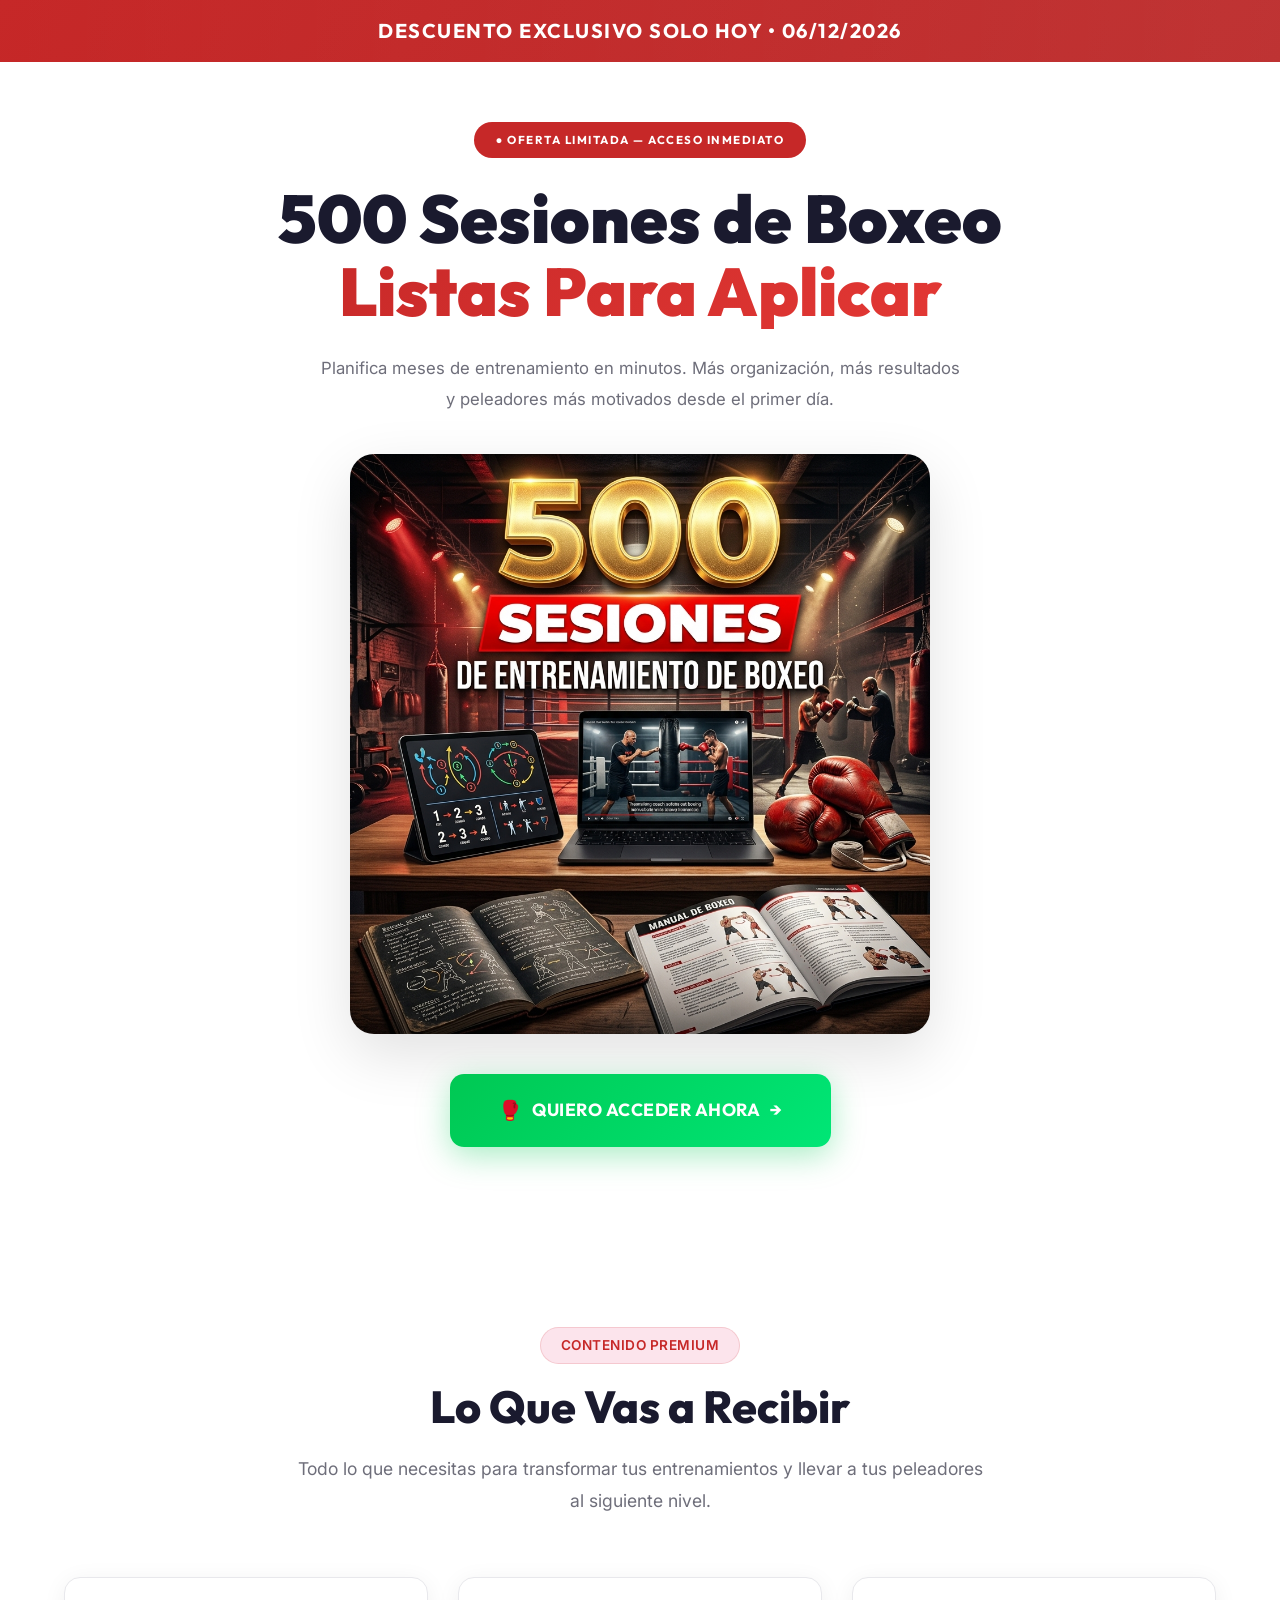
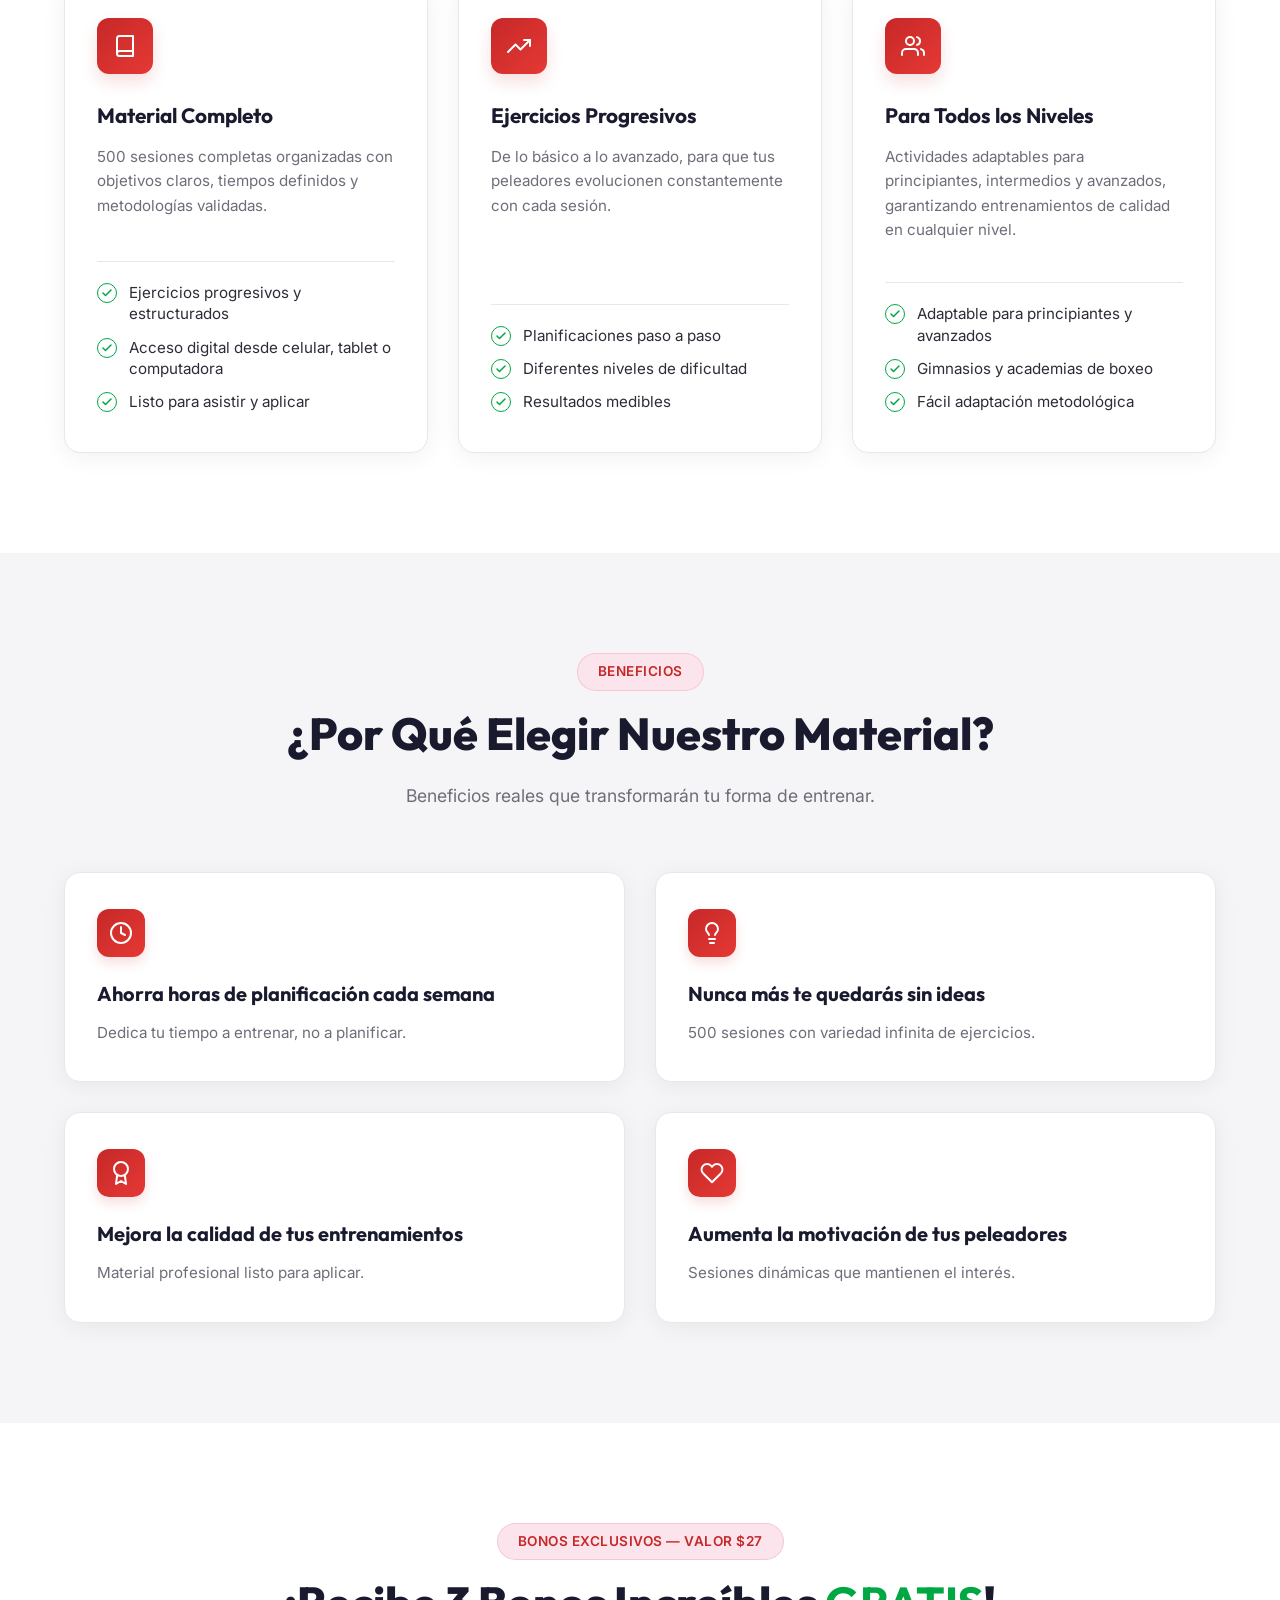
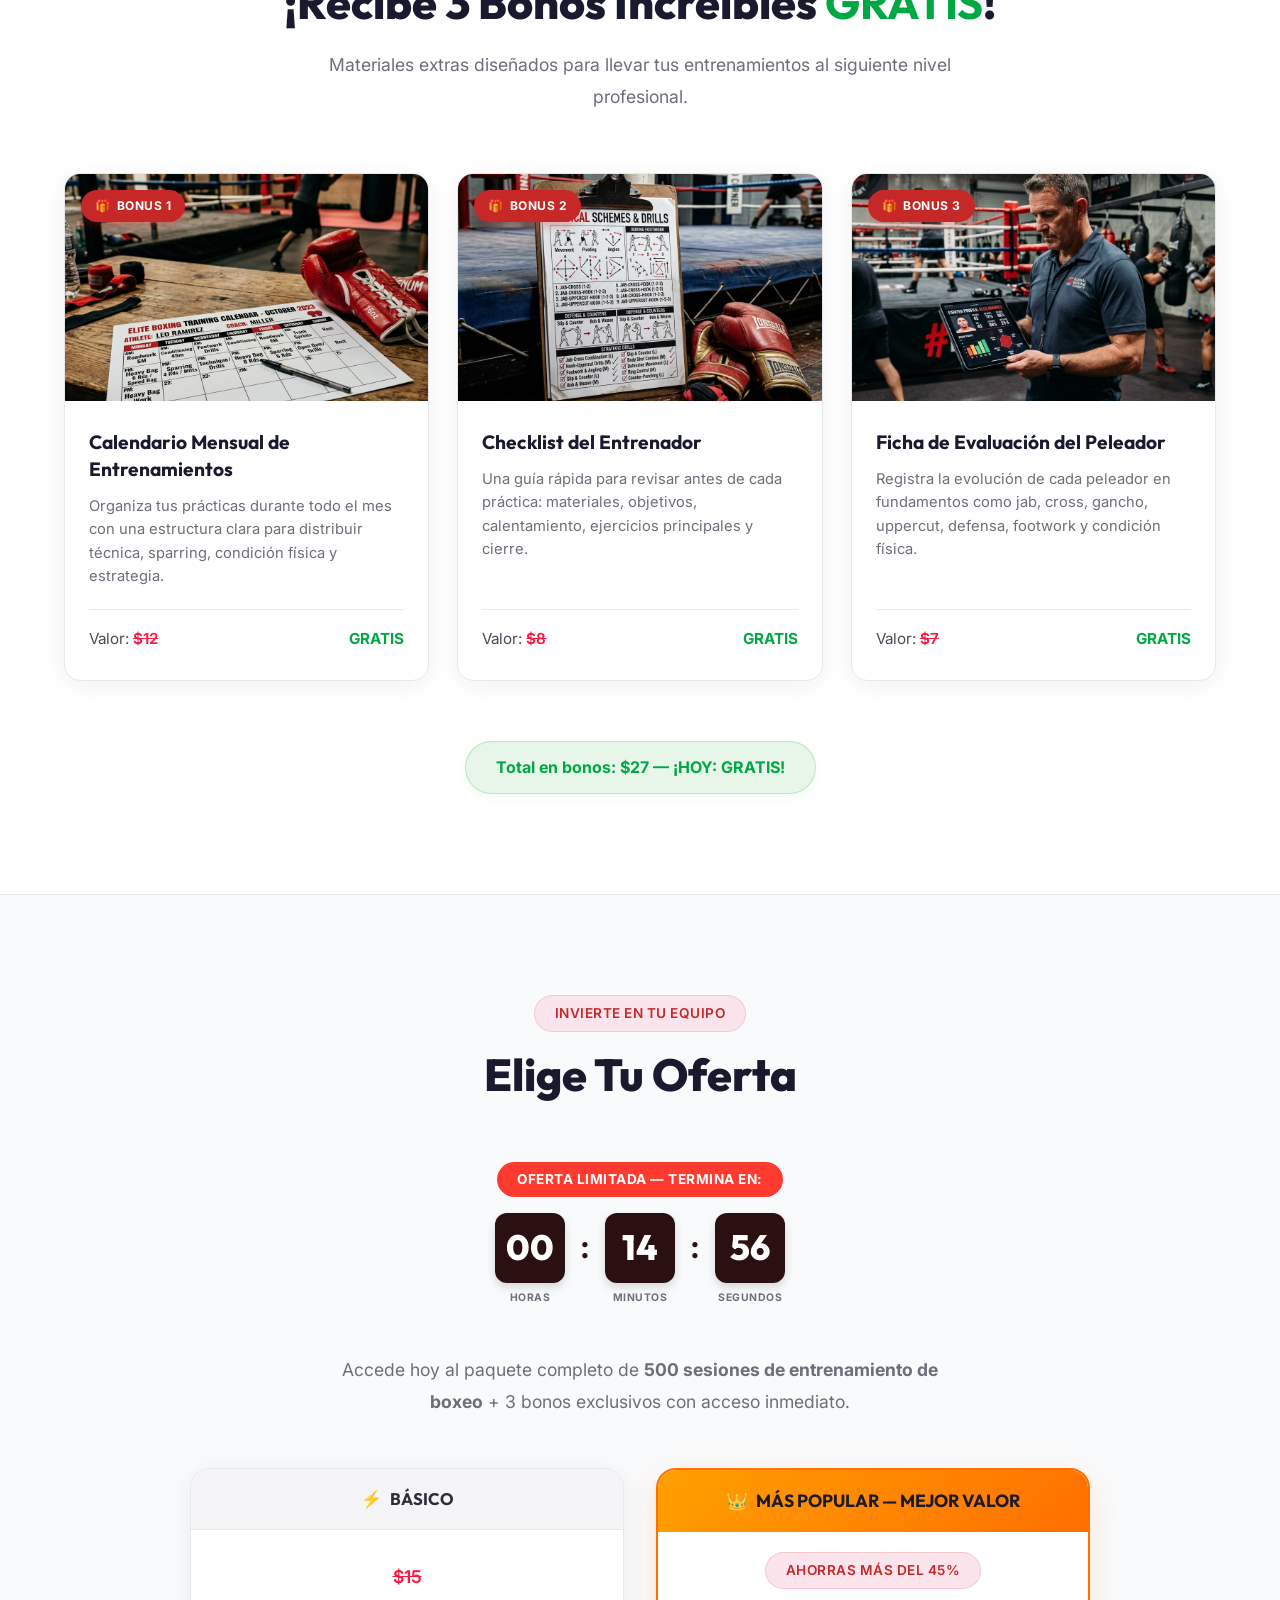
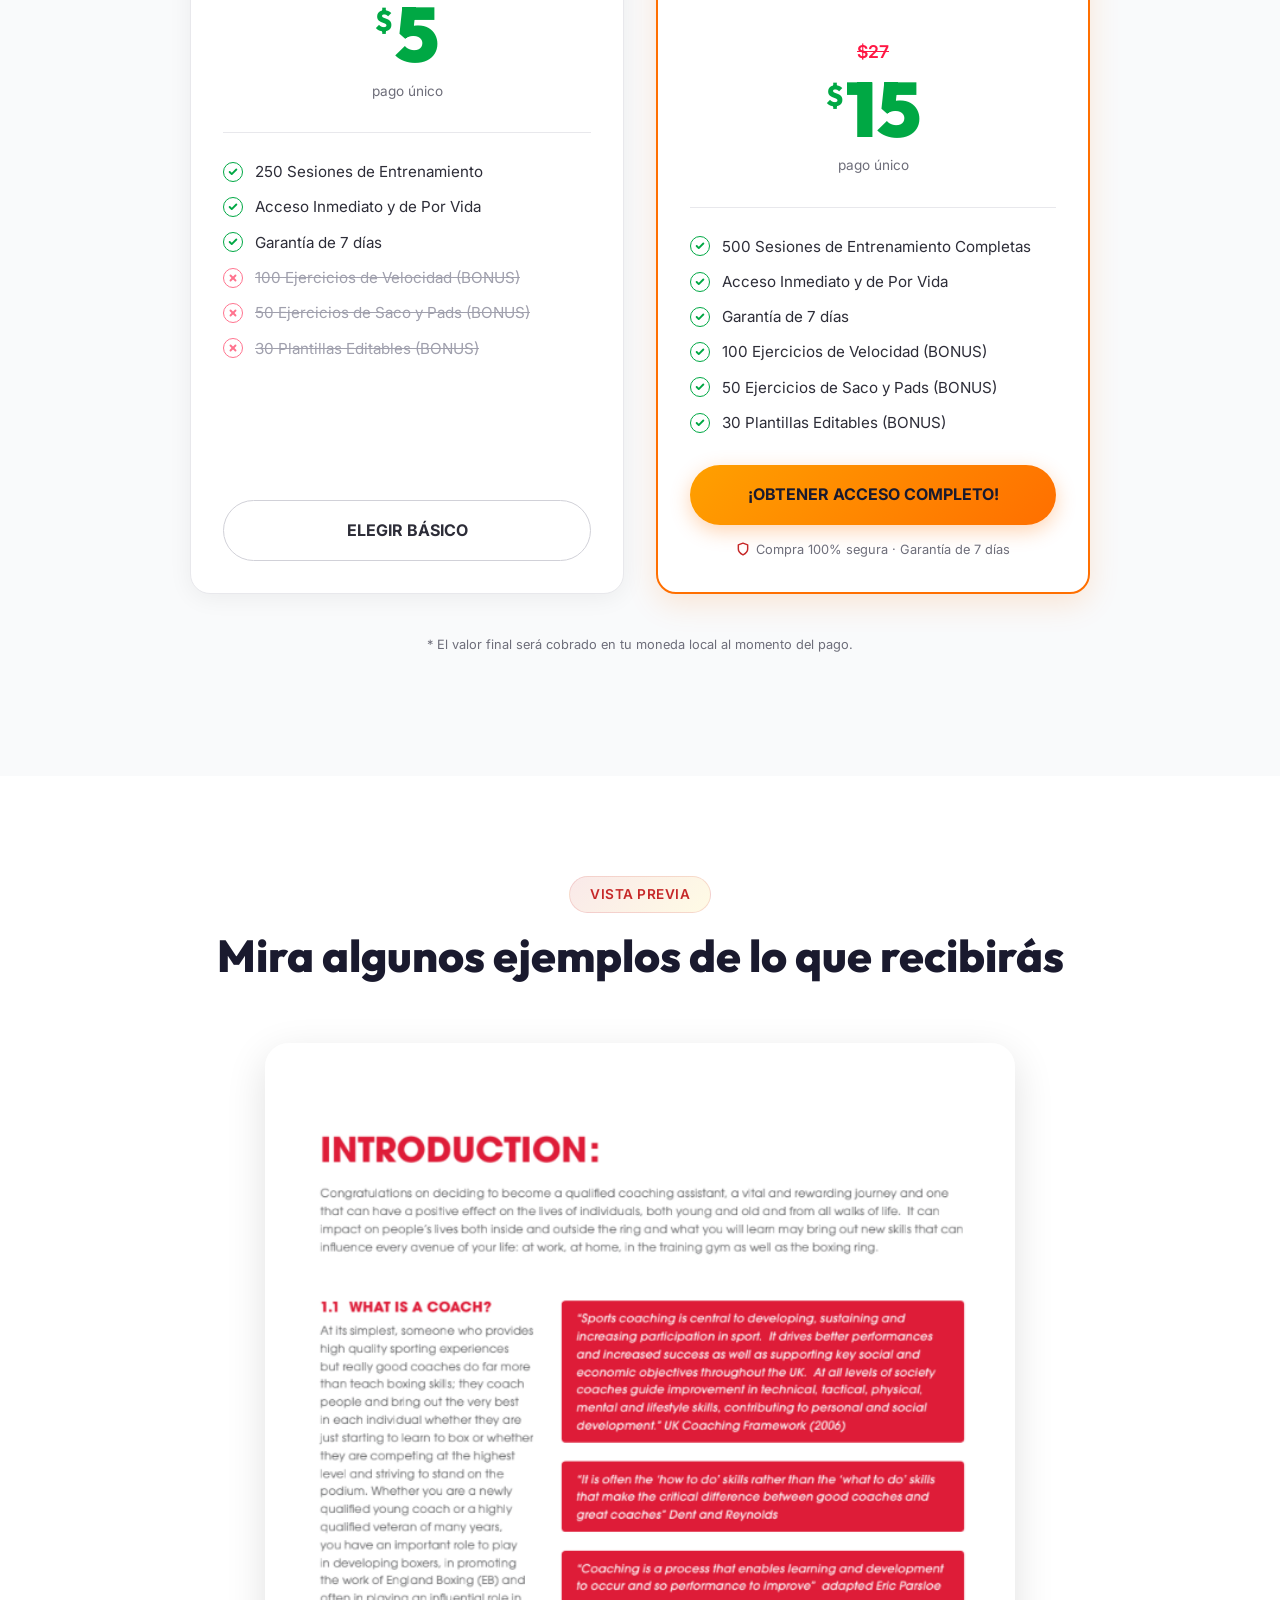
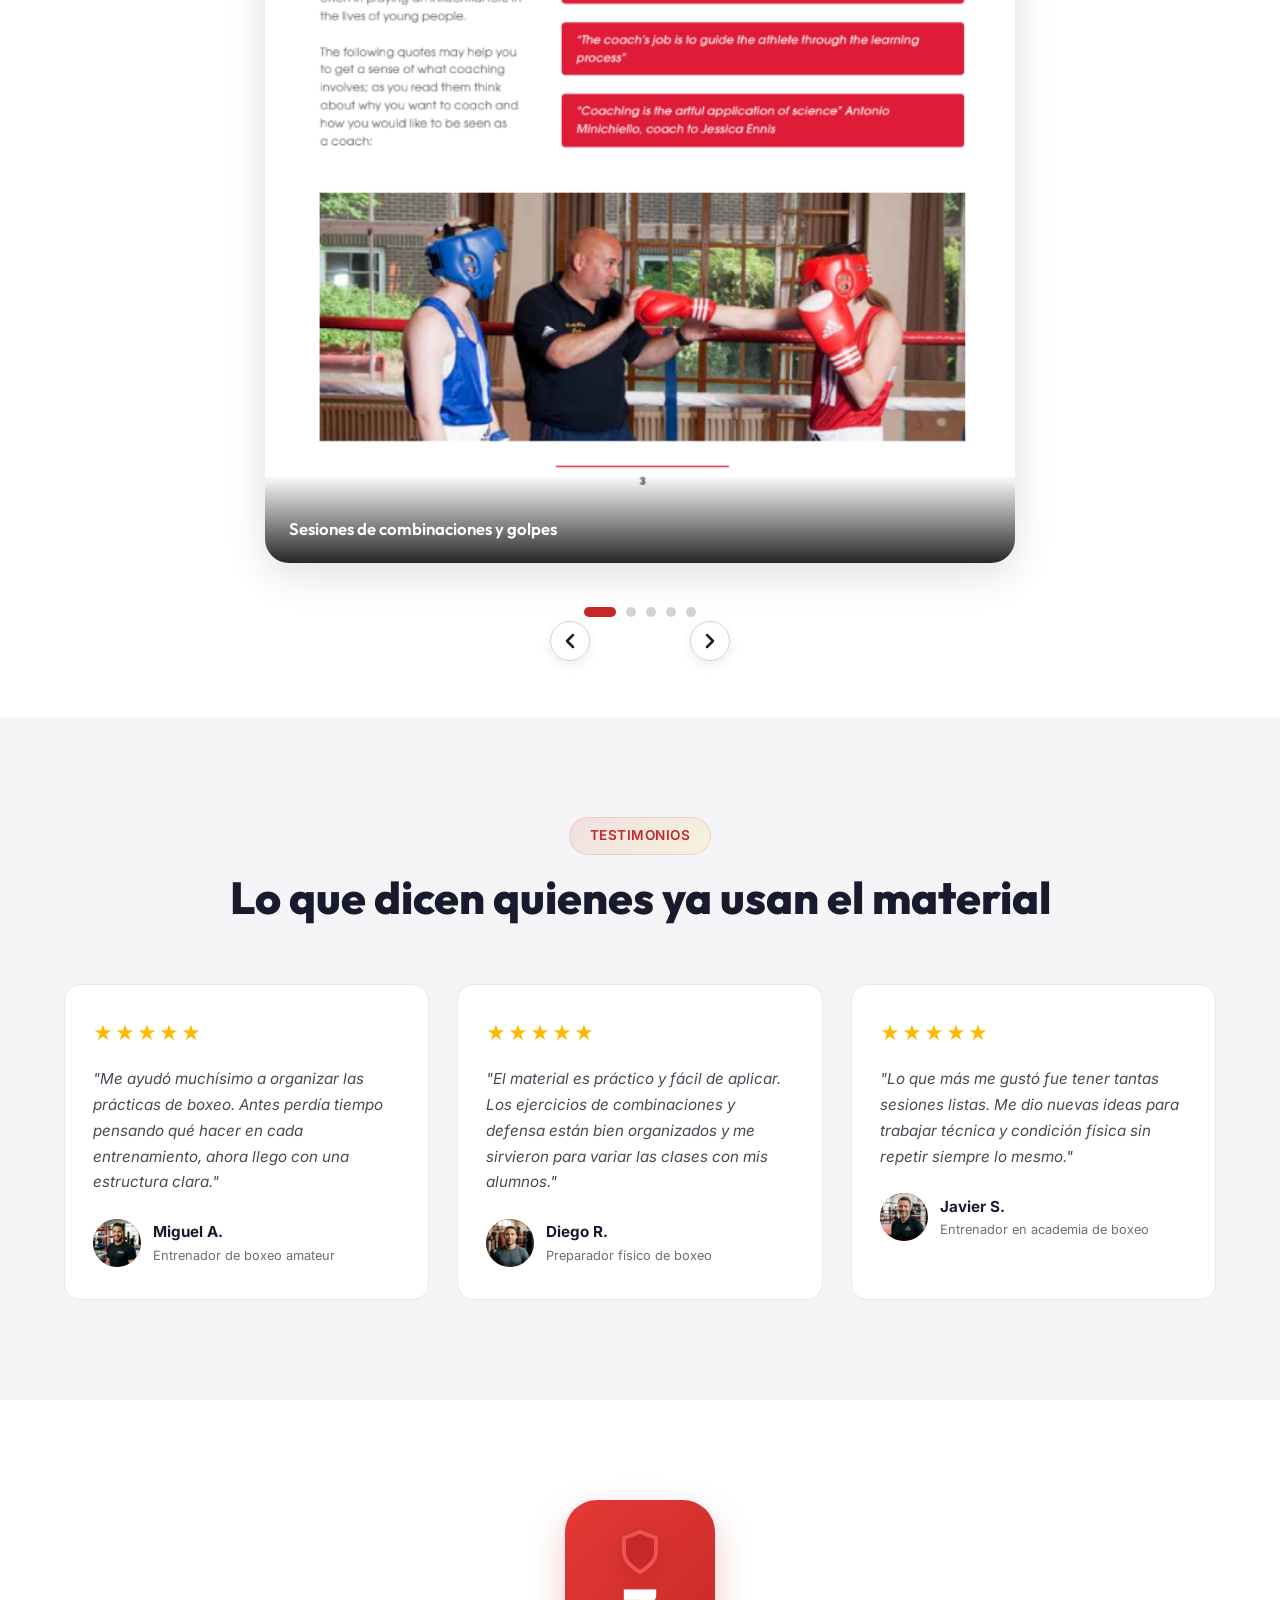
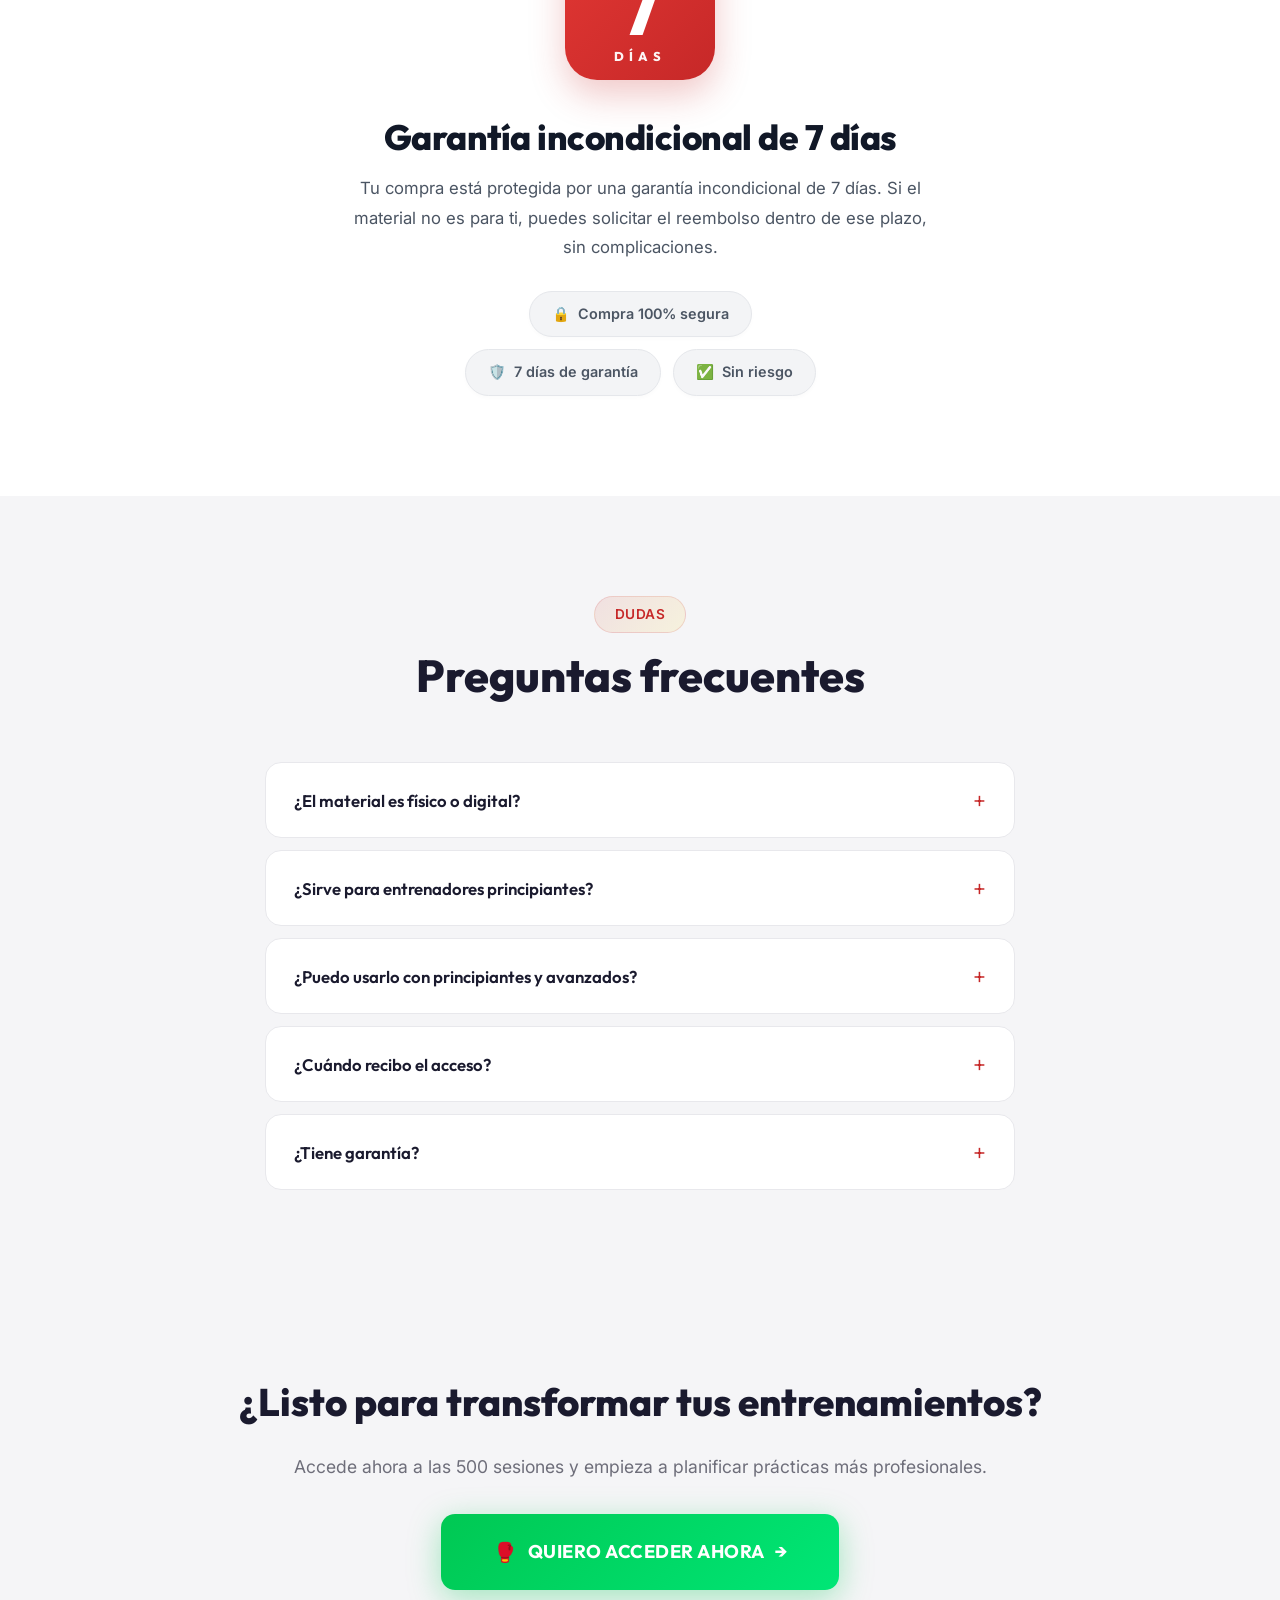
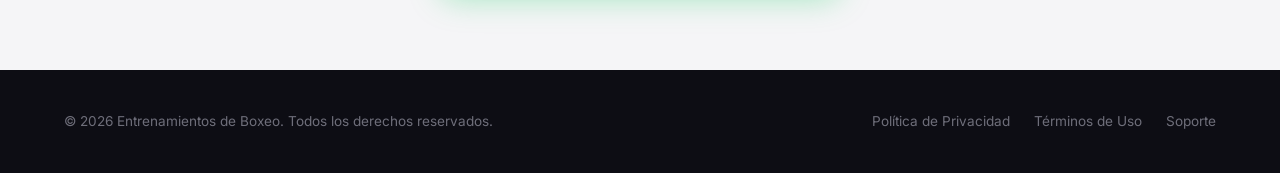
==== commit 0bab21ae: "ajuste: cor dos bônus grátis para verde" ====
--- a/index.html
+++ b/index.html
@@ -594,23 +594,23 @@
                 <div class="carousel" id="carousel">
                     <div class="carousel-track" id="carouselTrack">
                         <div class="carousel-slide">
-                            <img src="https://i.ibb.co/j9WN35JC/Captura-de-tela-2026-06-29-230623.png" alt="Sesiones de combinaciones y golpes">
+                            <img src="img/carousel-1.png" alt="Sesiones de combinaciones y golpes">
                             <div class="carousel-caption">Sesiones de combinaciones y golpes</div>
                         </div>
                         <div class="carousel-slide">
-                            <img src="https://i.ibb.co/YFdp6RcY/Captura-de-tela-2026-06-29-230722.png" alt="Ejercicios de footwork y desplazamiento">
+                            <img src="img/carousel-2.png" alt="Ejercicios de footwork y desplazamiento">
                             <div class="carousel-caption">Ejercicios de footwork y desplazamiento</div>
                         </div>
                         <div class="carousel-slide">
-                            <img src="https://i.ibb.co/zTnh2XSh/Captura-de-tela-2026-06-29-230818.png" alt="Entrenamientos de defensa y esquiva">
+                            <img src="img/carousel-3.png" alt="Entrenamientos de defensa y esquiva">
                             <div class="carousel-caption">Entrenamientos de defensa y esquiva</div>
                         </div>
                         <div class="carousel-slide">
-                            <img src="https://i.ibb.co/qM60dcLX/Captura-de-tela-2026-06-29-230931.png" alt="Prácticas de sparring y estrategia">
+                            <img src="img/carousel-4.png" alt="Prácticas de sparring y estrategia">
                             <div class="carousel-caption">Prácticas de sparring y estrategia</div>
                         </div>
                         <div class="carousel-slide">
-                            <img src="https://i.ibb.co/ymDQkLdD/Captura-de-tela-2026-06-29-231019.png" alt="Planificación semanal de entrenamientos">
+                            <img src="img/carousel-5.png" alt="Planificación semanal de entrenamientos">
                             <div class="carousel-caption">Planificación semanal de entrenamientos</div>
                         </div>
                     </div>
@@ -648,9 +648,7 @@
                     </p>
                     <div class="testimonial-author">
                         <div class="testimonial-avatar">
-                            <a href="https://ibb.co/SwgKDfwZ" target="_blank"><img
-                                    src="https://i.ibb.co/QvV67Dvx/05-06-24-Vitor-Galvani-Fotos-Gabriella-Garbim.jpg"
-                                    alt="Miguel A." border="0"></a>
+                            <img src="img/review-miguel.png" alt="Miguel A.">
                         </div>
                         <div class="testimonial-info">
                             <strong>Miguel A.</strong>
@@ -666,8 +664,7 @@
                     </p>
                     <div class="testimonial-author">
                         <div class="testimonial-avatar">
-                            <a href="https://ibb.co/8LBV077M" target="_blank"><img
-                                    src="https://i.ibb.co/C3tFzHHB/000462.webp" alt="Diego R." border="0"></a>
+                            <img src="img/review-diego.png" alt="Diego R.">
                         </div>
                         <div class="testimonial-info">
                             <strong>Diego R.</strong>
@@ -679,12 +676,11 @@
                     <div class="testimonial-stars">★★★★★</div>
                     <p class="testimonial-text">
                         "Lo que más me gustó fue tener tantas sesiones listas. Me dio nuevas ideas para trabajar
-                        técnica y condición física sin repetir siempre lo mismo."
+                        técnica y condición física sin repetir siempre lo mesmo."
                     </p>
                     <div class="testimonial-author">
                         <div class="testimonial-avatar">
-                            <a href="https://imgbb.com/" target="_blank"><img src="https://i.ibb.co/cKJ0HfG6/images.jpg"
-                                    alt="Javier S." border="0"></a>
+                            <img src="img/review-javier.png" alt="Javier S.">
                         </div>
                         <div class="testimonial-info">
                             <strong>Javier S.</strong>
--- a/style.css
+++ b/style.css
@@ -20,8 +20,8 @@
     --color-crimson: #C62828;
     --color-crimson-light: #EF5350;
     --color-crimson-dark: #B71C1C;
-    --color-gold: #FFD600;
-    --color-gold-light: #FFEA00;
+    --color-gold: #ff6f00;
+    --color-gold-light: #ffa000;
     --color-red: #ff1744;
     --color-green: #00c853;
     --color-green-dark: #00a844;
@@ -32,7 +32,7 @@
     --gradient-hero: linear-gradient(135deg, #0d0d14 0%, #2a0a0a 40%, #0d1420 100%);
     --gradient-crimson: linear-gradient(135deg, #C62828, #E53935);
     --gradient-crimson-hover: linear-gradient(135deg, #B71C1C, #C62828);
-    --gradient-gold: linear-gradient(135deg, #FFD600, #FFC107);
+    --gradient-gold: linear-gradient(135deg, #ffa000, #ff6f00);
     --gradient-green: linear-gradient(135deg, #00c853, #00e676);
     --gradient-green-hover: linear-gradient(135deg, #00a844, #00c853);
     --gradient-oferta: linear-gradient(135deg, #0d0d14 0%, #2a0a0a 50%, #0d1420 100%);
@@ -49,13 +49,13 @@
     --border-radius-lg: 24px;
 
     /* Shadows */
-    --shadow-card: 0 4px 24px rgba(0,0,0,0.06);
-    --shadow-card-hover: 0 12px 40px rgba(0,0,0,0.12);
+    --shadow-card: 0 4px 24px rgba(0, 0, 0, 0.06);
+    --shadow-card-hover: 0 12px 40px rgba(0, 0, 0, 0.12);
     --shadow-crimson: 0 8px 32px rgba(198, 40, 40, 0.35);
     --shadow-crimson-hover: 0 12px 48px rgba(198, 40, 40, 0.5);
     --shadow-green: 0 8px 32px rgba(0, 200, 83, 0.35);
     --shadow-green-hover: 0 12px 48px rgba(0, 200, 83, 0.5);
-    --shadow-dark: 0 8px 32px rgba(0,0,0,0.3);
+    --shadow-dark: 0 8px 32px rgba(0, 0, 0, 0.3);
 
     /* Transitions */
     --transition: 0.3s cubic-bezier(0.4, 0, 0.2, 1);
@@ -179,48 +179,109 @@
    ANIMATIONS
    ============================ */
 @keyframes fadeInUp {
-    from { opacity: 0; transform: translateY(30px); }
-    to { opacity: 1; transform: translateY(0); }
+    from {
+        opacity: 0;
+        transform: translateY(30px);
+    }
+
+    to {
+        opacity: 1;
+        transform: translateY(0);
+    }
 }
 
 @keyframes fadeInScale {
-    from { opacity: 0; transform: scale(0.95); }
-    to { opacity: 1; transform: scale(1); }
+    from {
+        opacity: 0;
+        transform: scale(0.95);
+    }
+
+    to {
+        opacity: 1;
+        transform: scale(1);
+    }
 }
 
 @keyframes pulse {
-    0%, 100% { box-shadow: 0 0 0 0 var(--color-green-glow); }
-    50% { box-shadow: 0 0 0 16px rgba(0, 200, 83, 0); }
+
+    0%,
+    100% {
+        box-shadow: 0 0 0 0 var(--color-green-glow);
+    }
+
+    50% {
+        box-shadow: 0 0 0 16px rgba(0, 200, 83, 0);
+    }
 }
 
 @keyframes pulseRing {
-    0% { transform: scale(1); opacity: 0.6; }
-    100% { transform: scale(1.5); opacity: 0; }
+    0% {
+        transform: scale(1);
+        opacity: 0.6;
+    }
+
+    100% {
+        transform: scale(1.5);
+        opacity: 0;
+    }
 }
 
 @keyframes shimmer {
-    0% { background-position: -200% center; }
-    100% { background-position: 200% center; }
+    0% {
+        background-position: -200% center;
+    }
+
+    100% {
+        background-position: 200% center;
+    }
 }
 
 @keyframes float {
-    0%, 100% { transform: translateY(0px); }
-    50% { transform: translateY(-12px); }
+
+    0%,
+    100% {
+        transform: translateY(0px);
+    }
+
+    50% {
+        transform: translateY(-12px);
+    }
 }
 
 @keyframes glowPulse {
-    0%, 100% { opacity: 0.5; }
-    50% { opacity: 1; }
+
+    0%,
+    100% {
+        opacity: 0.5;
+    }
+
+    50% {
+        opacity: 1;
+    }
 }
 
 @keyframes slideInLeft {
-    from { opacity: 0; transform: translateX(-40px); }
-    to { opacity: 1; transform: translateX(0); }
+    from {
+        opacity: 0;
+        transform: translateX(-40px);
+    }
+
+    to {
+        opacity: 1;
+        transform: translateX(0);
+    }
 }
 
 @keyframes slideInRight {
-    from { opacity: 0; transform: translateX(40px); }
-    to { opacity: 1; transform: translateX(0); }
+    from {
+        opacity: 0;
+        transform: translateX(40px);
+    }
+
+    to {
+        opacity: 1;
+        transform: translateX(0);
+    }
 }
 
 [data-animate] {
@@ -249,7 +310,7 @@
     content: '';
     position: absolute;
     inset: 0;
-    background: linear-gradient(90deg, transparent, rgba(255,255,255,0.1), transparent);
+    background: linear-gradient(90deg, transparent, rgba(255, 255, 255, 0.1), transparent);
     animation: shimmer 3s ease-in-out infinite;
     background-size: 200% 100%;
 }
@@ -339,7 +400,7 @@
     position: relative;
     z-index: 1;
     border-radius: var(--border-radius-lg);
-    box-shadow: 0 20px 60px rgba(0,0,0,0.12);
+    box-shadow: 0 20px 60px rgba(0, 0, 0, 0.12);
 }
 
 .hero-badges {
@@ -360,7 +421,9 @@
     font-weight: 500;
 }
 
-.seal-icon { font-size: 1.1rem; }
+.seal-icon {
+    font-size: 1.1rem;
+}
 
 /* ============================
    BUTTONS
@@ -398,7 +461,7 @@
     left: -100%;
     width: 100%;
     height: 100%;
-    background: linear-gradient(90deg, transparent, rgba(255,255,255,0.2), transparent);
+    background: linear-gradient(90deg, transparent, rgba(255, 255, 255, 0.2), transparent);
     transition: left 0.5s ease;
 }
 
@@ -408,7 +471,9 @@
     transform: translateY(-3px) scale(1.02);
 }
 
-.btn-cta:hover::before { left: 100%; }
+.btn-cta:hover::before {
+    left: 100%;
+}
 
 .btn-hero-cta {
     animation: fadeInUp 0.6s ease 0.3s both, pulse 2s ease-in-out 1s infinite;
@@ -416,9 +481,17 @@
     padding: 20px 48px;
 }
 
-.btn-icon { font-size: 1.2rem; }
-.btn-arrow { transition: transform var(--transition); }
-.btn-cta:hover .btn-arrow { transform: translateX(4px); }
+.btn-icon {
+    font-size: 1.2rem;
+}
+
+.btn-arrow {
+    transition: transform var(--transition);
+}
+
+.btn-cta:hover .btn-arrow {
+    transform: translateX(4px);
+}
 
 /* ============================
    FEATURE CARDS
@@ -471,30 +544,75 @@
     box-shadow: 0 8px 16px rgba(198, 40, 40, 0.15);
 }
 
-.premium-card-icon-box svg { display: block; }
-
-.premium-card h3 { font-family: var(--font-heading); font-size: 1.3rem; font-weight: 700; margin-bottom: 12px; color: #1a1a2e; }
-.premium-card p { color: var(--color-gray-400); font-size: 0.95rem; line-height: 1.6; margin-bottom: 20px; flex-grow: 1; }
-.premium-card-divider { border: 0; height: 1px; background: var(--color-gray-100); margin: 20px 0; }
-
-.premium-card-bullets { list-style: none; padding: 0; margin: 0; display: flex; flex-direction: column; gap: 12px; }
-.premium-card-bullets li { display: flex; align-items: flex-start; gap: 12px; font-size: 0.95rem; color: var(--color-gray-600); line-height: 1.4; }
+.premium-card-icon-box svg {
+    display: block;
+}
+
+.premium-card h3 {
+    font-family: var(--font-heading);
+    font-size: 1.3rem;
+    font-weight: 700;
+    margin-bottom: 12px;
+    color: #1a1a2e;
+}
+
+.premium-card p {
+    color: var(--color-gray-400);
+    font-size: 0.95rem;
+    line-height: 1.6;
+    margin-bottom: 20px;
+    flex-grow: 1;
+}
+
+.premium-card-divider {
+    border: 0;
+    height: 1px;
+    background: var(--color-gray-100);
+    margin: 20px 0;
+}
+
+.premium-card-bullets {
+    list-style: none;
+    padding: 0;
+    margin: 0;
+    display: flex;
+    flex-direction: column;
+    gap: 12px;
+}
+
+.premium-card-bullets li {
+    display: flex;
+    align-items: flex-start;
+    gap: 12px;
+    font-size: 0.95rem;
+    color: var(--color-gray-600);
+    line-height: 1.4;
+}
 
 .bullet-check-circle {
     display: inline-flex;
     align-items: center;
     justify-content: center;
-    width: 20px; height: 20px; min-width: 20px;
+    width: 20px;
+    height: 20px;
+    min-width: 20px;
     border-radius: 50%;
-    border: 1.5px solid #C62828;
-    color: #C62828;
+    border: 1.5px solid var(--color-green-dark);
+    color: var(--color-green-dark);
     margin-top: 1px;
 }
 
-.bullet-check-circle svg { display: block; }
+.bullet-check-circle svg {
+    display: block;
+}
 
 /* Benefits grid */
-.benefits-grid { display: grid; grid-template-columns: repeat(2, 1fr); gap: 30px; margin-top: 40px; }
+.benefits-grid {
+    display: grid;
+    grid-template-columns: repeat(2, 1fr);
+    gap: 30px;
+    margin-top: 40px;
+}
 
 .benefit-card {
     background: var(--color-white);
@@ -508,236 +626,633 @@
     box-shadow: var(--shadow-card);
 }
 
-.benefit-card:hover { transform: translateY(-6px); box-shadow: var(--shadow-card-hover); border-color: rgba(198, 40, 40, 0.2); }
+.benefit-card:hover {
+    transform: translateY(-6px);
+    box-shadow: var(--shadow-card-hover);
+    border-color: rgba(198, 40, 40, 0.2);
+}
 
 .benefit-card-icon-box {
-    width: 48px; height: 48px;
+    width: 48px;
+    height: 48px;
     background: linear-gradient(135deg, #C62828, #E53935);
     border-radius: 12px;
-    display: flex; align-items: center; justify-content: center;
+    display: flex;
+    align-items: center;
+    justify-content: center;
     color: var(--color-white);
     font-size: 1.3rem;
     margin-bottom: 20px;
     box-shadow: 0 6px 12px rgba(198, 40, 40, 0.15);
 }
 
-.benefit-card-icon-box svg { display: block; }
-.benefit-card h3 { font-family: var(--font-heading); font-size: 1.25rem; font-weight: 700; margin-bottom: 10px; color: #1a1a2e; }
-.benefit-card p { color: var(--color-gray-400); font-size: 0.95rem; line-height: 1.6; }
+.benefit-card-icon-box svg {
+    display: block;
+}
+
+.benefit-card h3 {
+    font-family: var(--font-heading);
+    font-size: 1.25rem;
+    font-weight: 700;
+    margin-bottom: 10px;
+    color: #1a1a2e;
+}
+
+.benefit-card p {
+    color: var(--color-gray-400);
+    font-size: 0.95rem;
+    line-height: 1.6;
+}
 
 /* ============================
    BONOS SECTION
    ============================ */
-.bonos-grid { display: grid; grid-template-columns: repeat(3, 1fr); gap: 28px; margin-bottom: 40px; }
+.bonos-grid {
+    display: grid;
+    grid-template-columns: repeat(3, 1fr);
+    gap: 28px;
+    margin-bottom: 40px;
+}
 
 .bono-card-redesigned {
     background: var(--color-white);
     border: 1px solid var(--color-gray-100);
     border-radius: var(--border-radius);
     overflow: hidden;
-    display: flex; flex-direction: column;
+    display: flex;
+    flex-direction: column;
     box-shadow: var(--shadow-card);
     transition: all var(--transition);
 }
 
-.bono-card-redesigned:hover { transform: translateY(-8px); box-shadow: var(--shadow-card-hover); border-color: rgba(198, 40, 40, 0.2); }
-
-.bono-image-container { position: relative; width: 100%; aspect-ratio: 16 / 10; overflow: hidden; }
-.bono-image-container img { width: 100%; height: 100%; object-fit: cover; transition: transform var(--transition); }
-.bono-card-redesigned:hover .bono-image-container img { transform: scale(1.05); }
+.bono-card-redesigned:hover {
+    transform: translateY(-8px);
+    box-shadow: var(--shadow-card-hover);
+    border-color: rgba(198, 40, 40, 0.2);
+}
+
+.bono-image-container {
+    position: relative;
+    width: 100%;
+    aspect-ratio: 16 / 10;
+    overflow: hidden;
+}
+
+.bono-image-container img {
+    width: 100%;
+    height: 100%;
+    object-fit: cover;
+    transition: transform var(--transition);
+}
+
+.bono-card-redesigned:hover .bono-image-container img {
+    transform: scale(1.05);
+}
 
 .bono-badge-overlay {
-    position: absolute; top: 16px; left: 16px;
+    position: absolute;
+    top: 16px;
+    left: 16px;
     background: #C62828;
     color: var(--color-white);
-    padding: 6px 14px; border-radius: 50px;
-    font-size: 0.75rem; font-weight: 700; letter-spacing: 0.5px;
-    display: flex; align-items: center; gap: 6px;
+    padding: 6px 14px;
+    border-radius: 50px;
+    font-size: 0.75rem;
+    font-weight: 700;
+    letter-spacing: 0.5px;
+    display: flex;
+    align-items: center;
+    gap: 6px;
     box-shadow: 0 4px 10px rgba(198, 40, 40, 0.3);
 }
 
-.bono-card-content { padding: 28px 24px; display: flex; flex-direction: column; flex-grow: 1; }
-.bono-card-content h3 { font-family: var(--font-heading); font-size: 1.2rem; font-weight: 700; margin-bottom: 12px; color: #1a1a2e; line-height: 1.4; }
-.bono-card-content p { color: var(--color-gray-400); font-size: 0.92rem; line-height: 1.6; margin-bottom: 20px; flex-grow: 1; }
-.bono-card-divider { border: 0; height: 1px; background: var(--color-gray-100); margin-top: auto; margin-bottom: 16px; }
-.bono-card-value { display: flex; justify-content: space-between; align-items: center; font-size: 0.95rem; color: var(--color-gray-500); }
-.bono-val-old { text-decoration: line-through; color: var(--color-red); font-weight: 600; }
-.bono-val-free { color: #C62828; font-weight: 700; }
+.bono-card-content {
+    padding: 28px 24px;
+    display: flex;
+    flex-direction: column;
+    flex-grow: 1;
+}
+
+.bono-card-content h3 {
+    font-family: var(--font-heading);
+    font-size: 1.2rem;
+    font-weight: 700;
+    margin-bottom: 12px;
+    color: #1a1a2e;
+    line-height: 1.4;
+}
+
+.bono-card-content p {
+    color: var(--color-gray-400);
+    font-size: 0.92rem;
+    line-height: 1.6;
+    margin-bottom: 20px;
+    flex-grow: 1;
+}
+
+.bono-card-divider {
+    border: 0;
+    height: 1px;
+    background: var(--color-gray-100);
+    margin-top: auto;
+    margin-bottom: 16px;
+}
+
+.bono-card-value {
+    display: flex;
+    justify-content: space-between;
+    align-items: center;
+    font-size: 0.95rem;
+    color: var(--color-gray-500);
+}
+
+.bono-val-old {
+    text-decoration: line-through;
+    color: var(--color-red);
+    font-weight: 600;
+}
+
+.bono-val-free {
+    color: var(--color-green-dark);
+    font-weight: 700;
+}
 
 .bonos-summary-badge {
-    display: inline-flex; align-items: center; justify-content: center;
-    background: #fce4ec; color: #C62828;
-    border: 1px solid rgba(198, 40, 40, 0.2);
-    border-radius: 50px; padding: 12px 30px;
-    font-size: 1rem; font-weight: 700; margin-top: 20px;
-    box-shadow: 0 4px 12px rgba(198, 40, 40, 0.05);
-}
-
-.bonos-summary-container { text-align: center; width: 100%; }
+    display: inline-flex;
+    align-items: center;
+    justify-content: center;
+    background: #e8f5e9;
+    color: var(--color-green-dark);
+    border: 1px solid rgba(0, 168, 68, 0.2);
+    border-radius: 50px;
+    padding: 12px 30px;
+    font-size: 1rem;
+    font-weight: 700;
+    margin-top: 20px;
+    box-shadow: 0 4px 12px rgba(0, 168, 68, 0.05);
+}
+
+.bonos-summary-container {
+    text-align: center;
+    width: 100%;
+}
 
 /* ============================
    OFERTA SECTION
    ============================ */
-.section-oferta { background: #f9fafb; padding: 100px 0 120px; position: relative; border-top: 1px solid var(--color-gray-100); }
-.section-oferta .section-title { color: #1a1a2e; }
-.oferta-desc { text-align: center; color: var(--color-gray-400); font-size: 1.1rem; max-width: 650px; margin: 0 auto 50px; line-height: 1.8; }
+.section-oferta {
+    background: #f9fafb;
+    padding: 100px 0 120px;
+    position: relative;
+    border-top: 1px solid var(--color-gray-100);
+}
+
+.section-oferta .section-title {
+    color: #1a1a2e;
+}
+
+.oferta-desc {
+    text-align: center;
+    color: var(--color-gray-400);
+    font-size: 1.1rem;
+    max-width: 650px;
+    margin: 0 auto 50px;
+    line-height: 1.8;
+}
 
 /* Timer */
-.timer-container { text-align: center; margin-bottom: 48px; display: flex; flex-direction: column; align-items: center; gap: 16px; }
-.timer-tag { display: inline-block; background: #ff3b30; color: var(--color-white); padding: 6px 20px; border-radius: 50px; font-size: 0.85rem; font-weight: 700; letter-spacing: 0.5px; text-transform: uppercase; }
-.timer-display { display: inline-flex; align-items: center; gap: 16px; }
-.timer-group { display: flex; flex-direction: column; align-items: center; gap: 6px; }
+.timer-container {
+    text-align: center;
+    margin-bottom: 48px;
+    display: flex;
+    flex-direction: column;
+    align-items: center;
+    gap: 16px;
+}
+
+.timer-tag {
+    display: inline-block;
+    background: #ff3b30;
+    color: var(--color-white);
+    padding: 6px 20px;
+    border-radius: 50px;
+    font-size: 0.85rem;
+    font-weight: 700;
+    letter-spacing: 0.5px;
+    text-transform: uppercase;
+}
+
+.timer-display {
+    display: inline-flex;
+    align-items: center;
+    gap: 16px;
+}
+
+.timer-group {
+    display: flex;
+    flex-direction: column;
+    align-items: center;
+    gap: 6px;
+}
 
 .timer-box {
     background: #2a1010;
     color: var(--color-white);
     font-family: var(--font-heading);
-    font-size: 2.2rem; font-weight: 800;
-    width: 70px; height: 70px;
+    font-size: 2.2rem;
+    font-weight: 800;
+    width: 70px;
+    height: 70px;
     border-radius: 12px;
-    display: flex; align-items: center; justify-content: center;
+    display: flex;
+    align-items: center;
+    justify-content: center;
     box-shadow: 0 4px 10px rgba(0, 0, 0, 0.15);
 }
 
-.timer-label-sub { font-size: 0.65rem; font-weight: 700; color: var(--color-gray-400); letter-spacing: 0.5px; text-transform: uppercase; }
-.timer-colon { font-size: 2rem; font-weight: 700; color: #2a1010; margin-top: -24px; }
-.timer-expired { color: var(--color-red) !important; background: #2a1010 !important; }
-.timer-low { color: #ff3b30 !important; background: #2a1010 !important; }
+.timer-label-sub {
+    font-size: 0.65rem;
+    font-weight: 700;
+    color: var(--color-gray-400);
+    letter-spacing: 0.5px;
+    text-transform: uppercase;
+}
+
+.timer-colon {
+    font-size: 2rem;
+    font-weight: 700;
+    color: #2a1010;
+    margin-top: -24px;
+}
+
+.timer-expired {
+    color: var(--color-red) !important;
+    background: #2a1010 !important;
+}
+
+.timer-low {
+    color: #ff3b30 !important;
+    background: #2a1010 !important;
+}
 
 /* Pricing Grid */
-.pricing-grid { display: grid; grid-template-columns: repeat(2, 1fr); gap: 32px; max-width: 900px; margin: 0 auto 40px; align-items: stretch; }
+.pricing-grid {
+    display: grid;
+    grid-template-columns: repeat(2, 1fr);
+    gap: 32px;
+    max-width: 900px;
+    margin: 0 auto 40px;
+    align-items: stretch;
+}
 
 .plan-card {
     background: var(--color-white);
     border: 1px solid var(--color-gray-100);
     border-radius: 20px;
     overflow: hidden;
-    display: flex; flex-direction: column;
+    display: flex;
+    flex-direction: column;
     box-shadow: var(--shadow-card);
     transition: all var(--transition);
 }
 
-.plan-card:hover { transform: translateY(-6px); box-shadow: var(--shadow-card-hover); }
+.plan-card:hover {
+    transform: translateY(-6px);
+    box-shadow: var(--shadow-card-hover);
+}
 
 .plan-card-header {
-    background: #f5f5f7; padding: 16px; text-align: center;
-    font-family: var(--font-heading); font-weight: 700; font-size: 1.05rem; color: var(--color-gray-600);
-    display: flex; align-items: center; justify-content: center; gap: 8px;
+    background: #f5f5f7;
+    padding: 16px;
+    text-align: center;
+    font-family: var(--font-heading);
+    font-weight: 700;
+    font-size: 1.05rem;
+    color: var(--color-gray-600);
+    display: flex;
+    align-items: center;
+    justify-content: center;
+    gap: 8px;
     border-bottom: 1px solid var(--color-gray-100);
 }
 
-/* Featured Red Card */
-.plan-card-featured { border: 2px solid var(--color-crimson); box-shadow: 0 10px 30px rgba(198, 40, 40, 0.15); }
-.plan-card-featured:hover { box-shadow: 0 15px 40px rgba(198, 40, 40, 0.25); }
+/* Featured Gold Card */
+.plan-card-featured {
+    border: 2px solid var(--color-gold);
+    box-shadow: 0 10px 30px rgba(255, 111, 0, 0.15);
+}
+
+.plan-card-featured:hover {
+    box-shadow: 0 15px 40px rgba(255, 111, 0, 0.25);
+}
 
 .plan-card-featured .plan-card-header {
-    background: linear-gradient(135deg, #C62828, #E53935);
-    color: var(--color-white); font-size: 1.1rem; border-bottom: none;
-}
-
-.plan-card-badge-wrap { text-align: center; padding: 20px 20px 0; }
-.plan-card-content { padding: 32px; display: flex; flex-direction: column; flex-grow: 1; text-align: center; }
-.plan-card-price-area { margin-bottom: 28px; }
-.plan-card-old-price { font-size: 1.1rem; text-decoration: line-through; color: var(--color-red); font-weight: 600; display: block; margin-bottom: 4px; }
+    background: var(--gradient-gold);
+    color: #1a1a2e;
+    font-size: 1.1rem;
+    border-bottom: none;
+}
+
+.plan-card-badge-wrap {
+    text-align: center;
+    padding: 20px 20px 0;
+}
+
+.plan-card-content {
+    padding: 32px;
+    display: flex;
+    flex-direction: column;
+    flex-grow: 1;
+    text-align: center;
+}
+
+.plan-card-price-area {
+    margin-bottom: 28px;
+}
+
+.plan-card-old-price {
+    font-size: 1.1rem;
+    text-decoration: line-through;
+    color: var(--color-red);
+    font-weight: 600;
+    display: block;
+    margin-bottom: 4px;
+}
 
 .plan-card-current-price {
-    display: flex; align-items: flex-start; justify-content: center; gap: 2px;
-    font-family: var(--font-heading); font-weight: 900; color: #1a1a2e; line-height: 1; margin-bottom: 4px;
-}
-
-.plan-card-price-symbol { font-size: 1.8rem; margin-top: 10px; font-weight: 800; }
-.plan-card-price-val { font-size: 4.8rem; }
-.plan-card-price-currency-label { font-size: 1.8rem; margin-top: 10px; margin-left: 6px; font-weight: 800; }
-.plan-card-price-period { font-size: 0.85rem; color: var(--color-gray-400); text-transform: lowercase; }
-.plan-card-featured .plan-card-current-price { color: var(--color-crimson); }
-
-.plan-card-features { list-style: none; padding: 0; margin: 0 0 32px; text-align: left; display: flex; flex-direction: column; gap: 14px; }
-.plan-card-features li { display: flex; align-items: center; gap: 12px; font-size: 0.95rem; color: var(--color-gray-600); line-height: 1.4; }
-.plan-card-features li.disabled { color: var(--color-gray-300); text-decoration: line-through; }
+    display: flex;
+    align-items: flex-start;
+    justify-content: center;
+    gap: 2px;
+    font-family: var(--font-heading);
+    font-weight: 900;
+    color: var(--color-green-dark);
+    line-height: 1;
+    margin-bottom: 4px;
+}
+
+.plan-card-price-symbol {
+    font-size: 1.8rem;
+    margin-top: 10px;
+    font-weight: 800;
+}
+
+.plan-card-price-val {
+    font-size: 4.8rem;
+}
+
+.plan-card-price-currency-label {
+    font-size: 1.8rem;
+    margin-top: 10px;
+    margin-left: 6px;
+    font-weight: 800;
+}
+
+.plan-card-price-period {
+    font-size: 0.85rem;
+    color: var(--color-gray-400);
+    text-transform: lowercase;
+}
+
+.plan-card-featured .plan-card-current-price {
+    color: var(--color-green-dark);
+}
+
+.plan-card-features {
+    list-style: none;
+    padding: 0;
+    margin: 0 0 32px;
+    text-align: left;
+    display: flex;
+    flex-direction: column;
+    gap: 14px;
+}
+
+.plan-card-features li {
+    display: flex;
+    align-items: center;
+    gap: 12px;
+    font-size: 0.95rem;
+    color: var(--color-gray-600);
+    line-height: 1.4;
+}
+
+.plan-card-features li.disabled {
+    color: var(--color-gray-300);
+    text-decoration: line-through;
+}
 
 .feature-check-circle {
-    display: inline-flex; align-items: center; justify-content: center;
-    width: 20px; height: 20px; min-width: 20px;
+    display: inline-flex;
+    align-items: center;
+    justify-content: center;
+    width: 20px;
+    height: 20px;
+    min-width: 20px;
     border-radius: 50%;
-    border: 1.5px solid #C62828; color: #C62828;
+    border: 1.5px solid var(--color-green-dark);
+    color: var(--color-green-dark);
 }
 
 .feature-cross-circle {
-    display: inline-flex; align-items: center; justify-content: center;
-    width: 20px; height: 20px; min-width: 20px;
+    display: inline-flex;
+    align-items: center;
+    justify-content: center;
+    width: 20px;
+    height: 20px;
+    min-width: 20px;
     border-radius: 50%;
-    border: 1.5px solid var(--color-red); color: var(--color-red); opacity: 0.6;
-}
-
-.feature-check-circle svg, .feature-cross-circle svg { display: block; }
+    border: 1.5px solid var(--color-red);
+    color: var(--color-red);
+    opacity: 0.6;
+}
+
+.feature-check-circle svg,
+.feature-cross-circle svg {
+    display: block;
+}
 
 .plan-card-btn {
-    width: 100%; border-radius: 50px; padding: 16px 28px;
-    font-weight: 700; font-size: 1rem; text-align: center;
+    width: 100%;
+    border-radius: 50px;
+    padding: 16px 28px;
+    font-weight: 700;
+    font-size: 1rem;
+    text-align: center;
     transition: all var(--transition);
-    border: 1px solid var(--color-gray-200); background: var(--color-white); color: var(--color-gray-600);
-    margin-top: auto; cursor: pointer; display: inline-block;
-}
-
-.plan-card-btn:hover { background: var(--color-gray-50); border-color: var(--color-gray-300); }
+    border: 1px solid var(--color-gray-200);
+    background: var(--color-white);
+    color: var(--color-gray-600);
+    margin-top: auto;
+    cursor: pointer;
+    display: inline-block;
+}
+
+.plan-card-btn:hover {
+    background: var(--color-gray-50);
+    border-color: var(--color-gray-300);
+}
 
 .plan-card-featured .plan-card-btn {
-    background: linear-gradient(135deg, #C62828, #E53935);
-    color: var(--color-white); border: none;
-    box-shadow: 0 6px 20px rgba(198, 40, 40, 0.3);
-}
-
-.plan-card-featured .plan-card-btn:hover { transform: translateY(-2px); box-shadow: 0 8px 24px rgba(198, 40, 40, 0.4); }
-
-.plan-card-trust { font-size: 0.8rem; color: var(--color-gray-400); margin-top: 14px; display: flex; align-items: center; justify-content: center; gap: 6px; }
-.plan-card-trust svg { color: #C62828; }
-.plan-card-divider { border: 0; height: 1px; background: var(--color-gray-100); margin: 0 0 28px; }
-.urgency-text { text-align: center; position: relative; margin-top: 30px; }
-.urgency-text p { color: #856404; font-size: 0.95rem; font-weight: 500; padding: 16px 28px; background: #fff3cd; border: 1px solid #ffeeba; border-radius: var(--border-radius-sm); display: inline-block; }
+    background: var(--gradient-gold);
+    color: #1a1a2e;
+    border: none;
+    box-shadow: 0 6px 20px rgba(255, 111, 0, 0.3);
+}
+
+.plan-card-featured .plan-card-btn:hover {
+    transform: translateY(-2px);
+    box-shadow: 0 8px 24px rgba(255, 111, 0, 0.45);
+}
+
+.plan-card-trust {
+    font-size: 0.8rem;
+    color: var(--color-gray-400);
+    margin-top: 14px;
+    display: flex;
+    align-items: center;
+    justify-content: center;
+    gap: 6px;
+}
+
+.plan-card-trust svg {
+    color: #C62828;
+}
+
+.plan-card-divider {
+    border: 0;
+    height: 1px;
+    background: var(--color-gray-100);
+    margin: 0 0 28px;
+}
+
+.urgency-text {
+    text-align: center;
+    position: relative;
+    margin-top: 30px;
+}
+
+.urgency-text p {
+    color: #856404;
+    font-size: 0.95rem;
+    font-weight: 500;
+    padding: 16px 28px;
+    background: #fff3cd;
+    border: 1px solid #ffeeba;
+    border-radius: var(--border-radius-sm);
+    display: inline-block;
+}
 
 /* ============================
    CAROUSEL
    ============================ */
-.carousel-wrapper { position: relative; max-width: 750px; margin: 0 auto; }
-.carousel { overflow: hidden; border-radius: var(--border-radius-lg); box-shadow: var(--shadow-card-hover); }
-.carousel-track { display: flex; transition: transform 0.5s cubic-bezier(0.4, 0, 0.2, 1); }
-.carousel-slide { min-width: 100%; position: relative; }
-.carousel-slide img { width: 100%; height: auto; display: block; }
+.carousel-wrapper {
+    position: relative;
+    max-width: 750px;
+    margin: 0 auto;
+}
+
+.carousel {
+    overflow: hidden;
+    border-radius: var(--border-radius-lg);
+    box-shadow: var(--shadow-card-hover);
+}
+
+.carousel-track {
+    display: flex;
+    transition: transform 0.5s cubic-bezier(0.4, 0, 0.2, 1);
+}
+
+.carousel-slide {
+    min-width: 100%;
+    position: relative;
+}
+
+.carousel-slide img {
+    width: 100%;
+    height: auto;
+    display: block;
+}
 
 .carousel-caption {
-    position: absolute; bottom: 0; left: 0; right: 0;
-    background: linear-gradient(transparent, rgba(0,0,0,0.85));
-    color: white; padding: 40px 24px 20px;
-    font-family: var(--font-heading); font-weight: 600; font-size: 1.05rem;
+    position: absolute;
+    bottom: 0;
+    left: 0;
+    right: 0;
+    background: linear-gradient(transparent, rgba(0, 0, 0, 0.85));
+    color: white;
+    padding: 40px 24px 20px;
+    font-family: var(--font-heading);
+    font-weight: 600;
+    font-size: 1.05rem;
 }
 
 .carousel-btn {
-    position: absolute; top: auto; bottom: -44px; transform: none;
-    width: 40px; height: 40px; border-radius: 50%;
+    position: absolute;
+    top: auto;
+    bottom: -44px;
+    transform: none;
+    width: 40px;
+    height: 40px;
+    border-radius: 50%;
     background: rgba(255, 255, 255, 0.95);
     border: 1px solid var(--color-gray-200);
-    cursor: pointer; display: flex; align-items: center; justify-content: center;
-    box-shadow: 0 4px 12px rgba(0,0,0,0.08);
-    transition: all var(--transition); color: #1a1a2e; z-index: 5;
-}
-
-.carousel-btn:hover { background: var(--color-white); transform: scale(1.05); box-shadow: 0 6px 16px rgba(0,0,0,0.12); }
-.carousel-btn-prev { left: calc(50% - 90px); }
-.carousel-btn-next { right: calc(50% - 90px); }
-.carousel-dots { display: flex; justify-content: center; align-items: center; gap: 10px; margin-top: 44px; }
+    cursor: pointer;
+    display: flex;
+    align-items: center;
+    justify-content: center;
+    box-shadow: 0 4px 12px rgba(0, 0, 0, 0.08);
+    transition: all var(--transition);
+    color: #1a1a2e;
+    z-index: 5;
+}
+
+.carousel-btn:hover {
+    background: var(--color-white);
+    transform: scale(1.05);
+    box-shadow: 0 6px 16px rgba(0, 0, 0, 0.12);
+}
+
+.carousel-btn-prev {
+    left: calc(50% - 90px);
+}
+
+.carousel-btn-next {
+    right: calc(50% - 90px);
+}
+
+.carousel-dots {
+    display: flex;
+    justify-content: center;
+    align-items: center;
+    gap: 10px;
+    margin-top: 44px;
+}
 
 .carousel-dot {
-    width: 10px; height: 10px; border-radius: 50%;
-    background: var(--color-gray-200); border: none;
-    cursor: pointer; transition: all var(--transition);
-}
-
-.carousel-dot.active { background: var(--color-crimson); width: 32px; border-radius: 5px; }
+    width: 10px;
+    height: 10px;
+    border-radius: 50%;
+    background: var(--color-gray-200);
+    border: none;
+    cursor: pointer;
+    transition: all var(--transition);
+}
+
+.carousel-dot.active {
+    background: var(--color-crimson);
+    width: 32px;
+    border-radius: 5px;
+}
 
 /* ============================
    TESTIMONIALS
    ============================ */
-.testimonials-grid { display: grid; grid-template-columns: repeat(3, 1fr); gap: 28px; }
+.testimonials-grid {
+    display: grid;
+    grid-template-columns: repeat(3, 1fr);
+    gap: 28px;
+}
 
 .testimonial-card {
     background: var(--color-white);
@@ -747,147 +1262,564 @@
     transition: all var(--transition);
 }
 
-.testimonial-card:hover { transform: translateY(-4px); box-shadow: var(--shadow-card-hover); }
-.testimonial-stars { color: #FFB800; font-size: 1.2rem; letter-spacing: 2px; margin-bottom: 16px; }
-.testimonial-text { color: var(--color-gray-500); font-size: 0.95rem; line-height: 1.7; margin-bottom: 24px; font-style: italic; }
-.testimonial-author { display: flex; align-items: center; gap: 12px; }
+.testimonial-card:hover {
+    transform: translateY(-4px);
+    box-shadow: var(--shadow-card-hover);
+}
+
+.testimonial-stars {
+    color: #FFB800;
+    font-size: 1.2rem;
+    letter-spacing: 2px;
+    margin-bottom: 16px;
+}
+
+.testimonial-text {
+    color: var(--color-gray-500);
+    font-size: 0.95rem;
+    line-height: 1.7;
+    margin-bottom: 24px;
+    font-style: italic;
+}
+
+.testimonial-author {
+    display: flex;
+    align-items: center;
+    gap: 12px;
+}
 
 .testimonial-avatar {
-    width: 48px; height: 48px; border-radius: 50%;
+    width: 48px;
+    height: 48px;
+    border-radius: 50%;
     background: var(--gradient-crimson);
-    display: flex; align-items: center; justify-content: center;
-    color: white; font-family: var(--font-heading); font-weight: 700; font-size: 0.9rem;
+    display: flex;
+    align-items: center;
+    justify-content: center;
+    color: white;
+    font-family: var(--font-heading);
+    font-weight: 700;
+    font-size: 0.9rem;
     overflow: hidden;
 }
 
-.testimonial-avatar a { width: 100%; height: 100%; display: block; }
-.testimonial-avatar img { width: 100%; height: 100%; object-fit: cover; border-radius: 50%; display: block; }
-.testimonial-info { display: flex; flex-direction: column; }
-.testimonial-info strong { font-size: 0.95rem; color: #1a1a2e; }
-.testimonial-info span { font-size: 0.8rem; color: var(--color-gray-400); }
+.testimonial-avatar a {
+    width: 100%;
+    height: 100%;
+    display: block;
+}
+
+.testimonial-avatar img {
+    width: 100%;
+    height: 100%;
+    object-fit: cover;
+    border-radius: 50%;
+    display: block;
+}
+
+.testimonial-info {
+    display: flex;
+    flex-direction: column;
+}
+
+.testimonial-info strong {
+    font-size: 0.95rem;
+    color: #1a1a2e;
+}
+
+.testimonial-info span {
+    font-size: 0.8rem;
+    color: var(--color-gray-400);
+}
 
 /* Garantia */
-.garantia-wrapper { display: flex; flex-direction: column; align-items: center; text-align: center; gap: 36px; max-width: 600px; margin: 0 auto; }
+.garantia-wrapper {
+    display: flex;
+    flex-direction: column;
+    align-items: center;
+    text-align: center;
+    gap: 36px;
+    max-width: 600px;
+    margin: 0 auto;
+}
 
 .garantia-shield {
-    flex-shrink: 0; width: 150px; height: 180px;
+    flex-shrink: 0;
+    width: 150px;
+    height: 180px;
     background: linear-gradient(135deg, #E53935, #C62828);
     border-radius: 32px;
-    display: flex; flex-direction: column; align-items: center; justify-content: center;
+    display: flex;
+    flex-direction: column;
+    align-items: center;
+    justify-content: center;
     box-shadow: 0 15px 35px rgba(198, 40, 40, 0.25);
-    position: relative; padding-top: 15px;
+    position: relative;
+    padding-top: 15px;
     transition: transform var(--transition), box-shadow var(--transition);
 }
 
-.garantia-shield:hover { transform: translateY(-4px); box-shadow: 0 20px 40px rgba(198, 40, 40, 0.35); }
-.shield-icon { margin-bottom: 4px; display: flex; align-items: center; justify-content: center; filter: drop-shadow(0 4px 8px rgba(0,0,0,0.1)); }
-.shield-days { font-family: var(--font-heading); font-size: 4rem; font-weight: 900; color: white; line-height: 1; margin: 0; }
-.shield-text { font-family: var(--font-heading); font-size: 0.8rem; font-weight: 800; color: rgba(255,255,255,0.95); letter-spacing: 5px; margin-top: 2px; text-transform: uppercase; }
-.garantia-content { display: flex; flex-direction: column; align-items: center; width: 100%; }
-.garantia-content h2 { font-family: var(--font-heading); font-size: 2.2rem; font-weight: 800; color: #111827; margin-bottom: 16px; letter-spacing: -0.5px; }
-.garantia-text { color: #4b5563; font-size: 1.05rem; line-height: 1.75; margin-bottom: 28px; max-width: 580px; }
-.garantia-seals-container { display: flex; flex-direction: column; align-items: center; gap: 12px; width: 100%; }
-.garantia-seal-row-1 { display: flex; justify-content: center; }
-.garantia-seal-row-2 { display: flex; justify-content: center; gap: 12px; flex-wrap: wrap; }
-.garantia-seal { display: flex; align-items: center; gap: 8px; background: #f3f4f6; padding: 10px 22px; border-radius: 50px; font-size: 0.9rem; font-weight: 600; color: #4b5563; border: 1px solid #e5e7eb; box-shadow: 0 2px 4px rgba(0,0,0,0.02); }
+.garantia-shield:hover {
+    transform: translateY(-4px);
+    box-shadow: 0 20px 40px rgba(198, 40, 40, 0.35);
+}
+
+.shield-icon {
+    margin-bottom: 4px;
+    display: flex;
+    align-items: center;
+    justify-content: center;
+    filter: drop-shadow(0 4px 8px rgba(0, 0, 0, 0.1));
+}
+
+.shield-days {
+    font-family: var(--font-heading);
+    font-size: 4rem;
+    font-weight: 900;
+    color: white;
+    line-height: 1;
+    margin: 0;
+}
+
+.shield-text {
+    font-family: var(--font-heading);
+    font-size: 0.8rem;
+    font-weight: 800;
+    color: rgba(255, 255, 255, 0.95);
+    letter-spacing: 5px;
+    margin-top: 2px;
+    text-transform: uppercase;
+}
+
+.garantia-content {
+    display: flex;
+    flex-direction: column;
+    align-items: center;
+    width: 100%;
+}
+
+.garantia-content h2 {
+    font-family: var(--font-heading);
+    font-size: 2.2rem;
+    font-weight: 800;
+    color: #111827;
+    margin-bottom: 16px;
+    letter-spacing: -0.5px;
+}
+
+.garantia-text {
+    color: #4b5563;
+    font-size: 1.05rem;
+    line-height: 1.75;
+    margin-bottom: 28px;
+    max-width: 580px;
+}
+
+.garantia-seals-container {
+    display: flex;
+    flex-direction: column;
+    align-items: center;
+    gap: 12px;
+    width: 100%;
+}
+
+.garantia-seal-row-1 {
+    display: flex;
+    justify-content: center;
+}
+
+.garantia-seal-row-2 {
+    display: flex;
+    justify-content: center;
+    gap: 12px;
+    flex-wrap: wrap;
+}
+
+.garantia-seal {
+    display: flex;
+    align-items: center;
+    gap: 8px;
+    background: #f3f4f6;
+    padding: 10px 22px;
+    border-radius: 50px;
+    font-size: 0.9rem;
+    font-weight: 600;
+    color: #4b5563;
+    border: 1px solid #e5e7eb;
+    box-shadow: 0 2px 4px rgba(0, 0, 0, 0.02);
+}
 
 /* ============================
    FAQ
    ============================ */
-.faq-container { max-width: 750px; margin: 0 auto; display: flex; flex-direction: column; gap: 12px; }
-.faq-item { background: var(--color-white); border: 1px solid var(--color-gray-100); border-radius: var(--border-radius); overflow: hidden; transition: all var(--transition); }
-.faq-item:hover { border-color: var(--color-gray-200); }
-.faq-item.active { border-color: var(--color-crimson); box-shadow: 0 4px 20px rgba(198, 40, 40, 0.08); }
+.faq-container {
+    max-width: 750px;
+    margin: 0 auto;
+    display: flex;
+    flex-direction: column;
+    gap: 12px;
+}
+
+.faq-item {
+    background: var(--color-white);
+    border: 1px solid var(--color-gray-100);
+    border-radius: var(--border-radius);
+    overflow: hidden;
+    transition: all var(--transition);
+}
+
+.faq-item:hover {
+    border-color: var(--color-gray-200);
+}
+
+.faq-item.active {
+    border-color: var(--color-crimson);
+    box-shadow: 0 4px 20px rgba(198, 40, 40, 0.08);
+}
 
 .faq-question {
-    display: flex; align-items: center; justify-content: space-between; width: 100%;
-    padding: 22px 28px; background: none; border: none; cursor: pointer;
-    font-family: var(--font-heading); font-size: 1.05rem; font-weight: 600; color: #1a1a2e;
-    text-align: left; transition: color var(--transition);
-}
-
-.faq-question:hover { color: var(--color-crimson); }
-.faq-icon { font-size: 1.5rem; font-weight: 300; color: var(--color-crimson); transition: transform var(--transition); flex-shrink: 0; margin-left: 16px; }
-.faq-item.active .faq-icon { transform: rotate(45deg); }
-.faq-answer { max-height: 0; overflow: hidden; transition: max-height 0.4s ease, padding 0.4s ease; }
-.faq-answer p { padding: 0 28px 22px; color: var(--color-gray-400); font-size: 0.95rem; line-height: 1.7; }
-.faq-item.active .faq-answer { max-height: 300px; }
+    display: flex;
+    align-items: center;
+    justify-content: space-between;
+    width: 100%;
+    padding: 22px 28px;
+    background: none;
+    border: none;
+    cursor: pointer;
+    font-family: var(--font-heading);
+    font-size: 1.05rem;
+    font-weight: 600;
+    color: #1a1a2e;
+    text-align: left;
+    transition: color var(--transition);
+}
+
+.faq-question:hover {
+    color: var(--color-crimson);
+}
+
+.faq-icon {
+    font-size: 1.5rem;
+    font-weight: 300;
+    color: var(--color-crimson);
+    transition: transform var(--transition);
+    flex-shrink: 0;
+    margin-left: 16px;
+}
+
+.faq-item.active .faq-icon {
+    transform: rotate(45deg);
+}
+
+.faq-answer {
+    max-height: 0;
+    overflow: hidden;
+    transition: max-height 0.4s ease, padding 0.4s ease;
+}
+
+.faq-answer p {
+    padding: 0 28px 22px;
+    color: var(--color-gray-400);
+    font-size: 0.95rem;
+    line-height: 1.7;
+}
+
+.faq-item.active .faq-answer {
+    max-height: 300px;
+}
 
 /* ============================
    FINAL CTA
    ============================ */
-.section-final-cta { background: var(--color-gray-50); padding: 80px 0; text-align: center; }
-.final-cta-title { font-family: var(--font-heading); font-size: clamp(1.6rem, 3.5vw, 2.4rem); font-weight: 800; color: #1a1a2e; margin-bottom: 16px; }
-.final-cta-text { color: var(--color-gray-400); font-size: 1.1rem; margin-bottom: 32px; }
-.btn-final { font-size: 1.15rem; padding: 22px 52px; }
+.section-final-cta {
+    background: var(--color-gray-50);
+    padding: 80px 0;
+    text-align: center;
+}
+
+.final-cta-title {
+    font-family: var(--font-heading);
+    font-size: clamp(1.6rem, 3.5vw, 2.4rem);
+    font-weight: 800;
+    color: #1a1a2e;
+    margin-bottom: 16px;
+}
+
+.final-cta-text {
+    color: var(--color-gray-400);
+    font-size: 1.1rem;
+    margin-bottom: 32px;
+}
+
+.btn-final {
+    font-size: 1.15rem;
+    padding: 22px 52px;
+}
 
 /* ============================
    FOOTER
    ============================ */
-.footer { background: var(--color-bg-dark); padding: 40px 0; }
-.footer-content { display: flex; align-items: center; justify-content: space-between; flex-wrap: wrap; gap: 20px; }
-.footer-copy { color: var(--color-gray-400); font-size: 0.85rem; }
-.footer-links { display: flex; gap: 24px; }
-.footer-links a { color: var(--color-gray-400); font-size: 0.85rem; transition: color var(--transition); }
-.footer-links a:hover { color: var(--color-crimson-light); }
+.footer {
+    background: var(--color-bg-dark);
+    padding: 40px 0;
+}
+
+.footer-content {
+    display: flex;
+    align-items: center;
+    justify-content: space-between;
+    flex-wrap: wrap;
+    gap: 20px;
+}
+
+.footer-copy {
+    color: var(--color-gray-400);
+    font-size: 0.85rem;
+}
+
+.footer-links {
+    display: flex;
+    gap: 24px;
+}
+
+.footer-links a {
+    color: var(--color-gray-400);
+    font-size: 0.85rem;
+    transition: color var(--transition);
+}
+
+.footer-links a:hover {
+    color: var(--color-crimson-light);
+}
 
 /* ============================
    RESPONSIVE
    ============================ */
 @media (max-width: 1024px) {
-    .hero-image { max-width: 480px; }
-    .recibir-grid { grid-template-columns: repeat(2, 1fr); }
-    .bonos-grid { grid-template-columns: repeat(3, 1fr); }
-    .pricing-grid { grid-template-columns: repeat(2, 1fr); }
-    .testimonials-grid { grid-template-columns: repeat(2, 1fr); }
-    .testimonials-grid .testimonial-card:last-child { grid-column: 1 / -1; max-width: 400px; justify-self: center; }
-    .garantia-wrapper { flex-direction: column; text-align: center; }
-    .section-title.text-left { text-align: center; }
-    .garantia-seals { justify-content: center; }
+    .hero-image {
+        max-width: 480px;
+    }
+
+    .recibir-grid {
+        grid-template-columns: repeat(2, 1fr);
+    }
+
+    .bonos-grid {
+        grid-template-columns: repeat(3, 1fr);
+    }
+
+    .pricing-grid {
+        grid-template-columns: repeat(2, 1fr);
+    }
+
+    .testimonials-grid {
+        grid-template-columns: repeat(2, 1fr);
+    }
+
+    .testimonials-grid .testimonial-card:last-child {
+        grid-column: 1 / -1;
+        max-width: 400px;
+        justify-self: center;
+    }
+
+    .garantia-wrapper {
+        flex-direction: column;
+        text-align: center;
+    }
+
+    .section-title.text-left {
+        text-align: center;
+    }
+
+    .garantia-seals {
+        justify-content: center;
+    }
 }
 
 @media (max-width: 768px) {
-    :root { --section-padding: 70px 0; }
-    .hero { padding: 40px 0 60px; }
-    .hero-title { font-size: clamp(1.8rem, 7vw, 2.6rem); }
-    .hero-subtitle { font-size: 0.92rem; }
-    .hero-image { max-width: 100%; margin-bottom: 32px; }
-    .discount-bar-text { font-size: 0.95rem; letter-spacing: 1px; }
-    .hero-badges { flex-direction: column; align-items: center; gap: 12px; }
-    .btn-hero-cta { font-size: 0.95rem; padding: 16px 36px; width: 100%; max-width: 400px; }
-    .recibir-grid { grid-template-columns: 1fr; }
-    .benefits-grid { grid-template-columns: 1fr; }
-    .bonos-grid { grid-template-columns: 1fr; }
-    .pricing-grid { grid-template-columns: 1fr; max-width: 420px; }
-    .plan-card-featured { transform: scale(1); }
-    .plan-card-featured:hover { transform: translateY(-4px); }
-    .testimonials-grid { grid-template-columns: 1fr; }
-    .testimonials-grid .testimonial-card:last-child { max-width: none; }
-    .timer-number { font-size: 2.2rem; }
-    .timer-block { min-width: 60px; }
-    .timer { padding: 12px 20px; }
-    .carousel-wrapper { width: 100vw; margin-left: -24px; margin-right: -24px; max-width: 100vw; }
-    .carousel { border-radius: 0; box-shadow: none; }
-    .carousel-slide img { aspect-ratio: auto; height: auto; object-fit: contain; }
-    .carousel-caption { display: none !important; }
-    .carousel-btn { display: none !important; }
-    .garantia-shield { width: 130px; height: 150px; }
-    .shield-days { font-size: 2.8rem; }
-    .footer-content { flex-direction: column; text-align: center; }
-    .footer-links { flex-direction: column; gap: 12px; }
-    .price-value { font-size: 3.5rem; }
-    .btn-pricing, .btn-pricing-featured { font-size: 0.95rem; padding: 16px 24px; }
-    .section-header { margin-bottom: 40px; }
+    :root {
+        --section-padding: 70px 0;
+    }
+
+    .hero {
+        padding: 40px 0 60px;
+    }
+
+    .hero-title {
+        font-size: clamp(1.8rem, 7vw, 2.6rem);
+    }
+
+    .hero-subtitle {
+        font-size: 0.92rem;
+    }
+
+    .hero-image {
+        max-width: 100%;
+        margin-bottom: 32px;
+    }
+
+    .discount-bar-text {
+        font-size: 0.95rem;
+        letter-spacing: 1px;
+    }
+
+    .hero-badges {
+        flex-direction: column;
+        align-items: center;
+        gap: 12px;
+    }
+
+    .btn-hero-cta {
+        font-size: 0.95rem;
+        padding: 16px 36px;
+        width: 100%;
+        max-width: 400px;
+    }
+
+    .recibir-grid {
+        grid-template-columns: 1fr;
+    }
+
+    .benefits-grid {
+        grid-template-columns: 1fr;
+    }
+
+    .bonos-grid {
+        grid-template-columns: 1fr;
+    }
+
+    .pricing-grid {
+        grid-template-columns: 1fr;
+        max-width: 420px;
+    }
+
+    .plan-card-featured {
+        transform: scale(1);
+    }
+
+    .plan-card-featured:hover {
+        transform: translateY(-4px);
+    }
+
+    .testimonials-grid {
+        grid-template-columns: 1fr;
+    }
+
+    .testimonials-grid .testimonial-card:last-child {
+        max-width: none;
+    }
+
+    .timer-number {
+        font-size: 2.2rem;
+    }
+
+    .timer-block {
+        min-width: 60px;
+    }
+
+    .timer {
+        padding: 12px 20px;
+    }
+
+    .carousel-wrapper {
+        width: 100vw;
+        margin-left: -24px;
+        margin-right: -24px;
+        max-width: 100vw;
+    }
+
+    .carousel {
+        border-radius: 0;
+        box-shadow: none;
+    }
+
+    .carousel-slide img {
+        aspect-ratio: auto;
+        height: auto;
+        object-fit: contain;
+    }
+
+    .carousel-caption {
+        display: none !important;
+    }
+
+    .carousel-btn {
+        display: none !important;
+    }
+
+    .garantia-shield {
+        width: 130px;
+        height: 150px;
+    }
+
+    .shield-days {
+        font-size: 2.8rem;
+    }
+
+    .footer-content {
+        flex-direction: column;
+        text-align: center;
+    }
+
+    .footer-links {
+        flex-direction: column;
+        gap: 12px;
+    }
+
+    .price-value {
+        font-size: 3.5rem;
+    }
+
+    .btn-pricing,
+    .btn-pricing-featured {
+        font-size: 0.95rem;
+        padding: 16px 24px;
+    }
+
+    .section-header {
+        margin-bottom: 40px;
+    }
 }
 
 @media (max-width: 480px) {
-    .hero { padding: 40px 0 80px; }
-    .container { padding: 0 16px; }
-    .carousel-wrapper { margin-left: -16px; margin-right: -16px; }
-    .feature-card { padding: 28px 24px; }
-    .faq-question { padding: 18px 20px; font-size: 0.95rem; }
-    .faq-answer p { padding: 0 20px 18px; font-size: 0.9rem; }
-    .timer-number { font-size: 1.8rem; }
-    .timer-separator { font-size: 1.8rem; }
-    .btn-final { width: 100%; font-size: 1rem; padding: 18px 32px; }
-}
+    .hero {
+        padding: 40px 0 80px;
+    }
+
+    .container {
+        padding: 0 16px;
+    }
+
+    .carousel-wrapper {
+        margin-left: -16px;
+        margin-right: -16px;
+    }
+
+    .feature-card {
+        padding: 28px 24px;
+    }
+
+    .faq-question {
+        padding: 18px 20px;
+        font-size: 0.95rem;
+    }
+
+    .faq-answer p {
+        padding: 0 20px 18px;
+        font-size: 0.9rem;
+    }
+
+    .timer-number {
+        font-size: 1.8rem;
+    }
+
+    .timer-separator {
+        font-size: 1.8rem;
+    }
+
+    .btn-final {
+        width: 100%;
+        font-size: 1rem;
+        padding: 18px 32px;
+    }
+}
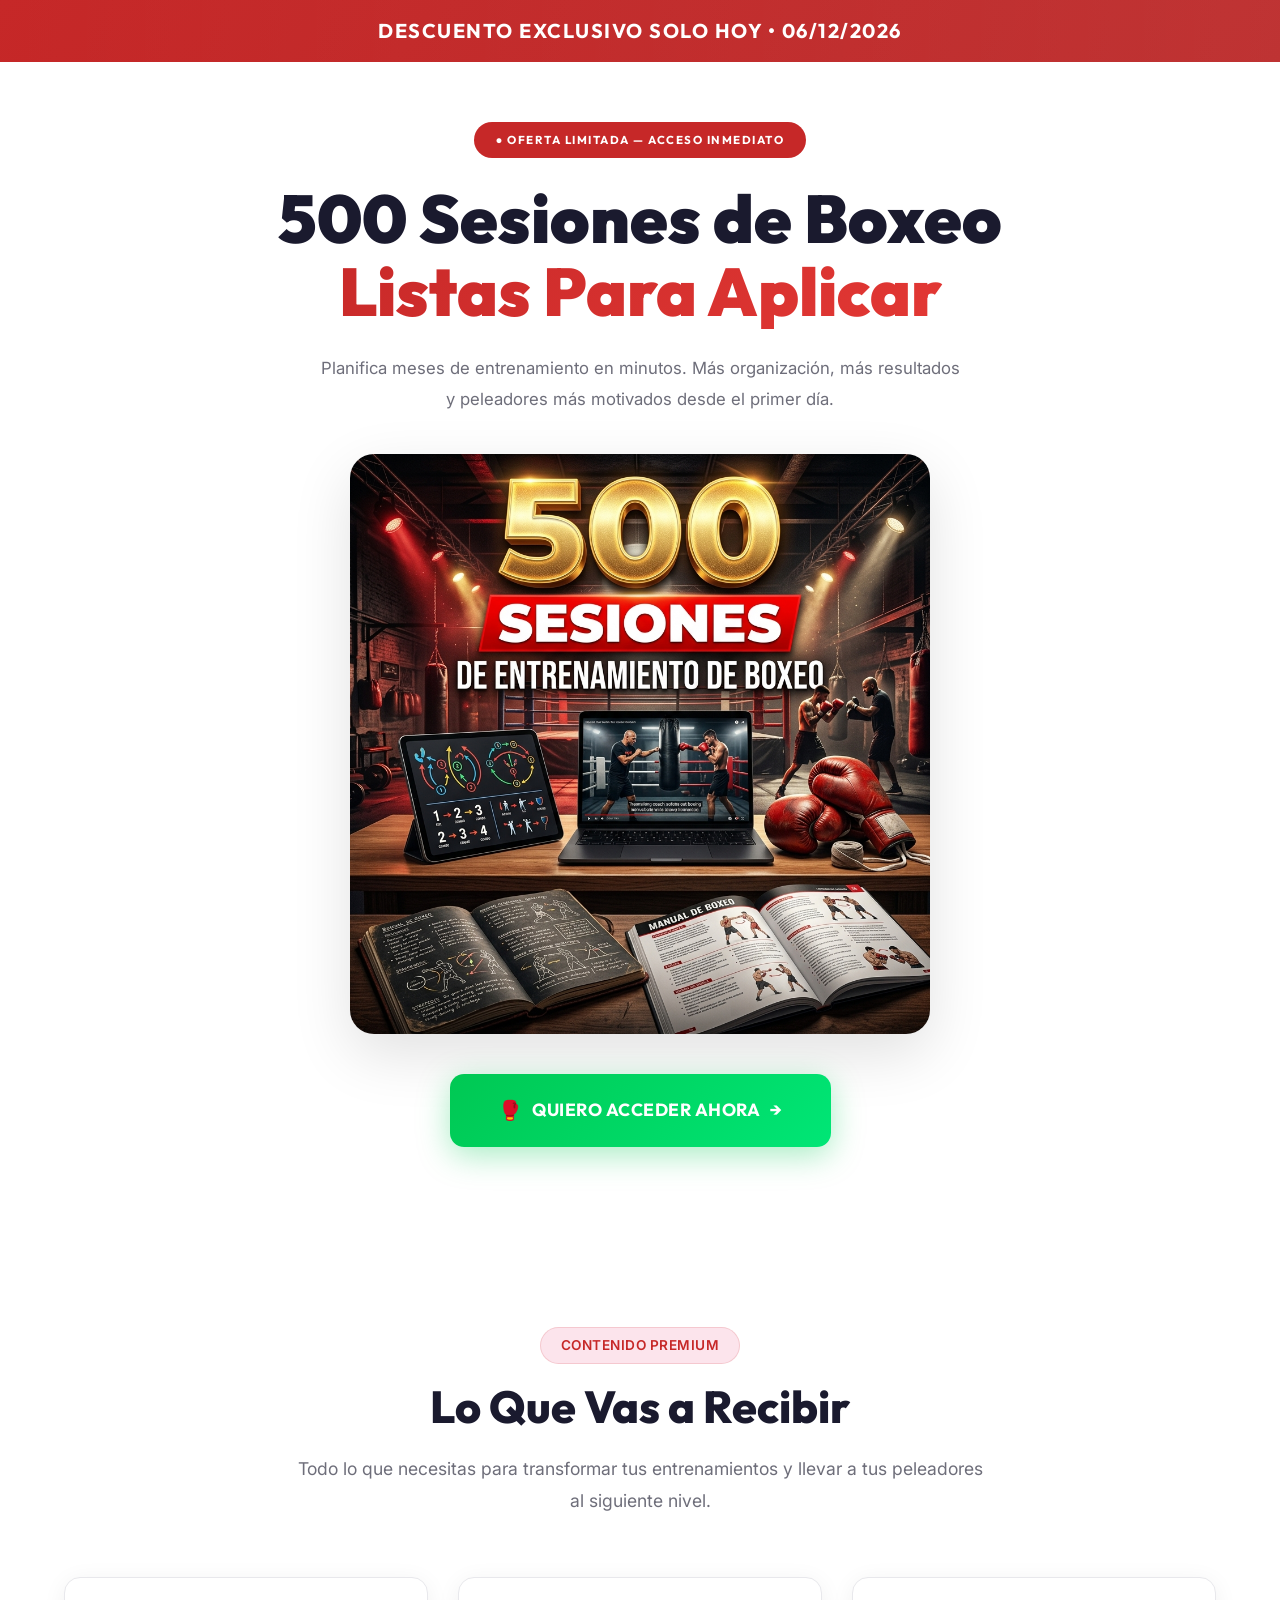
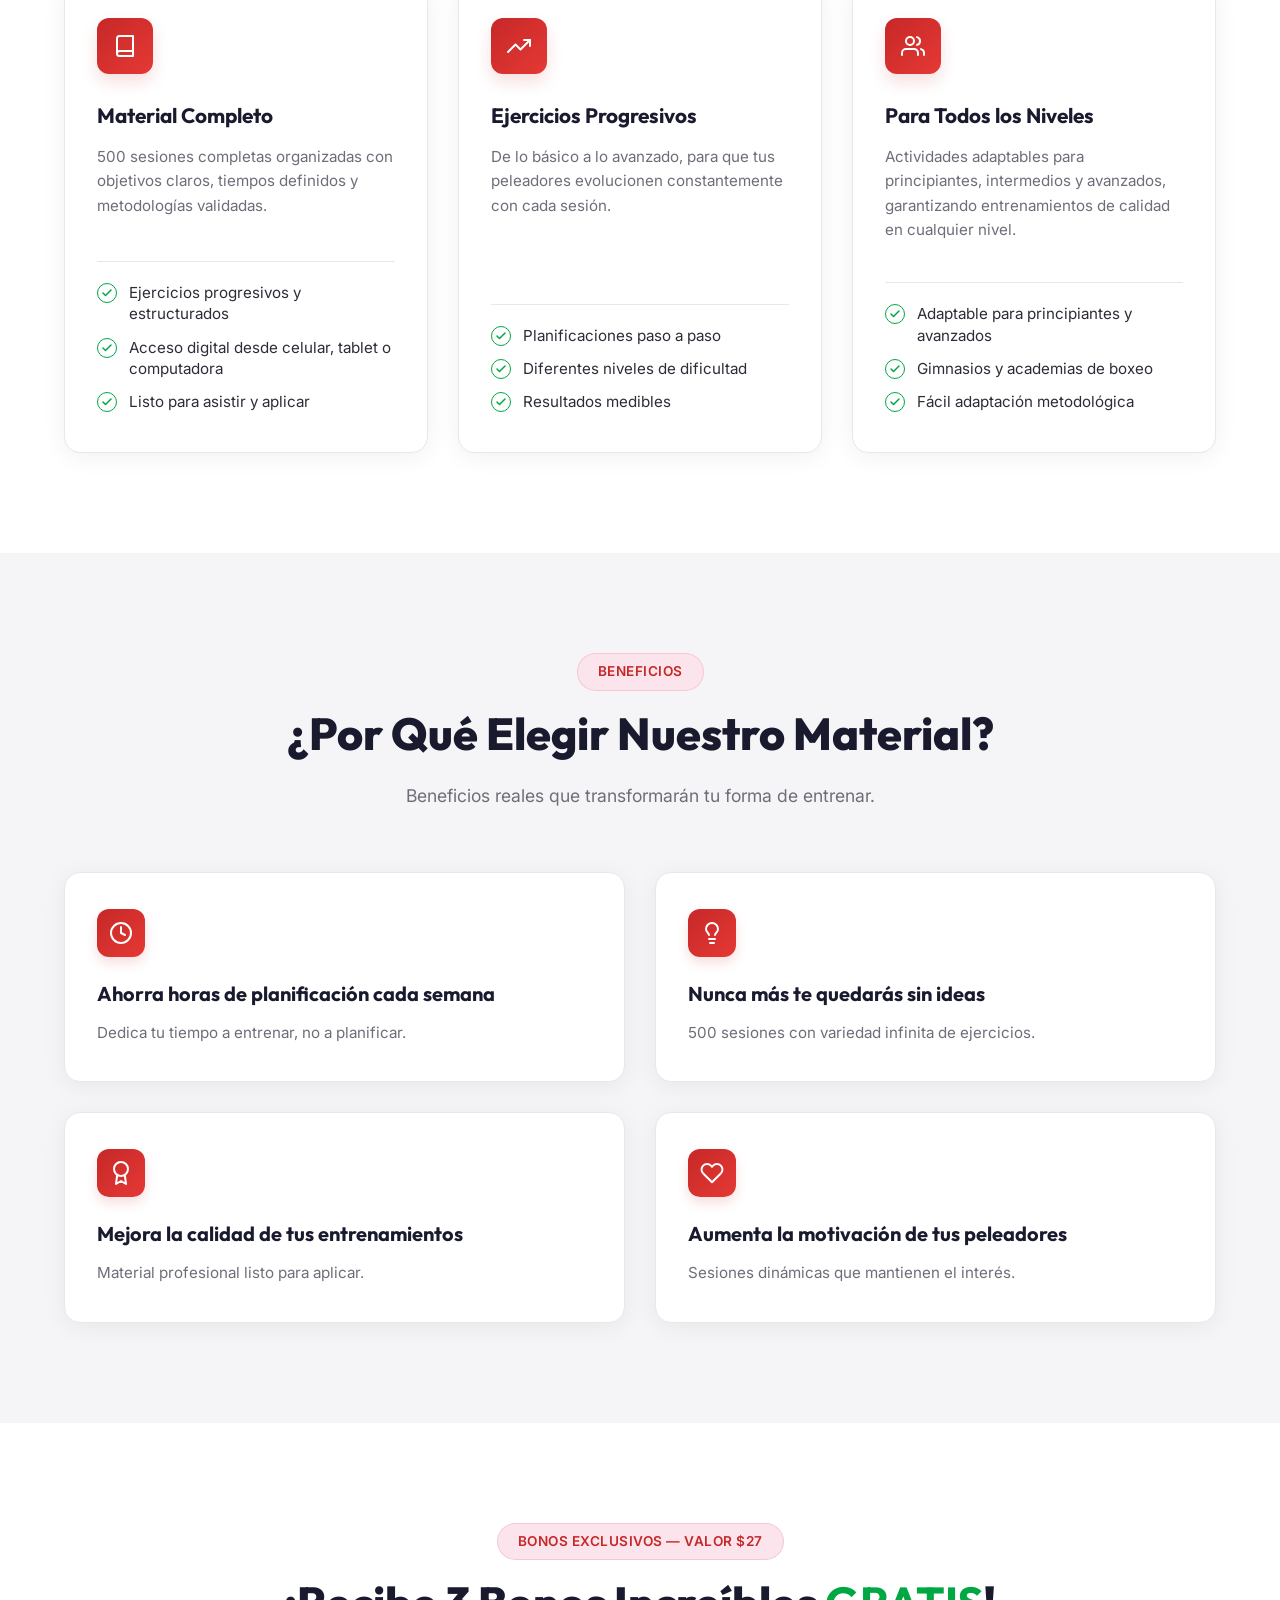
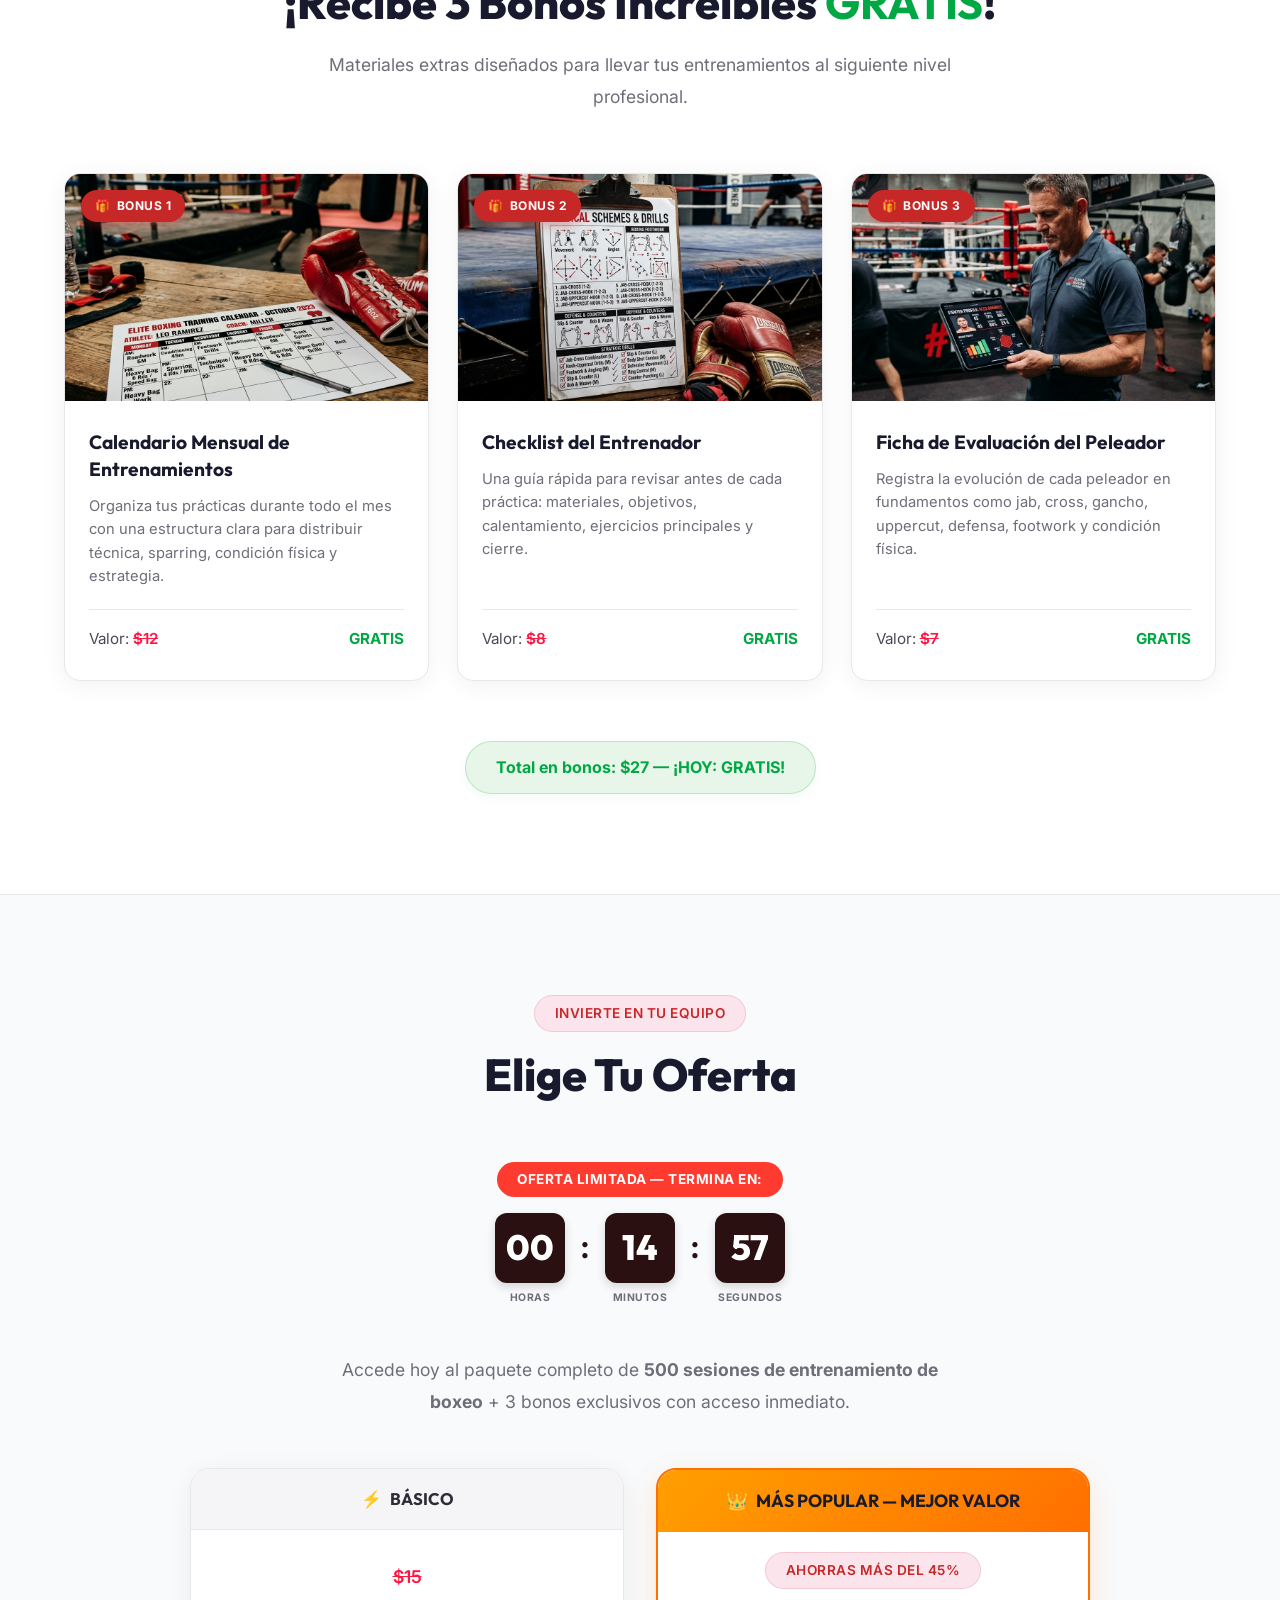
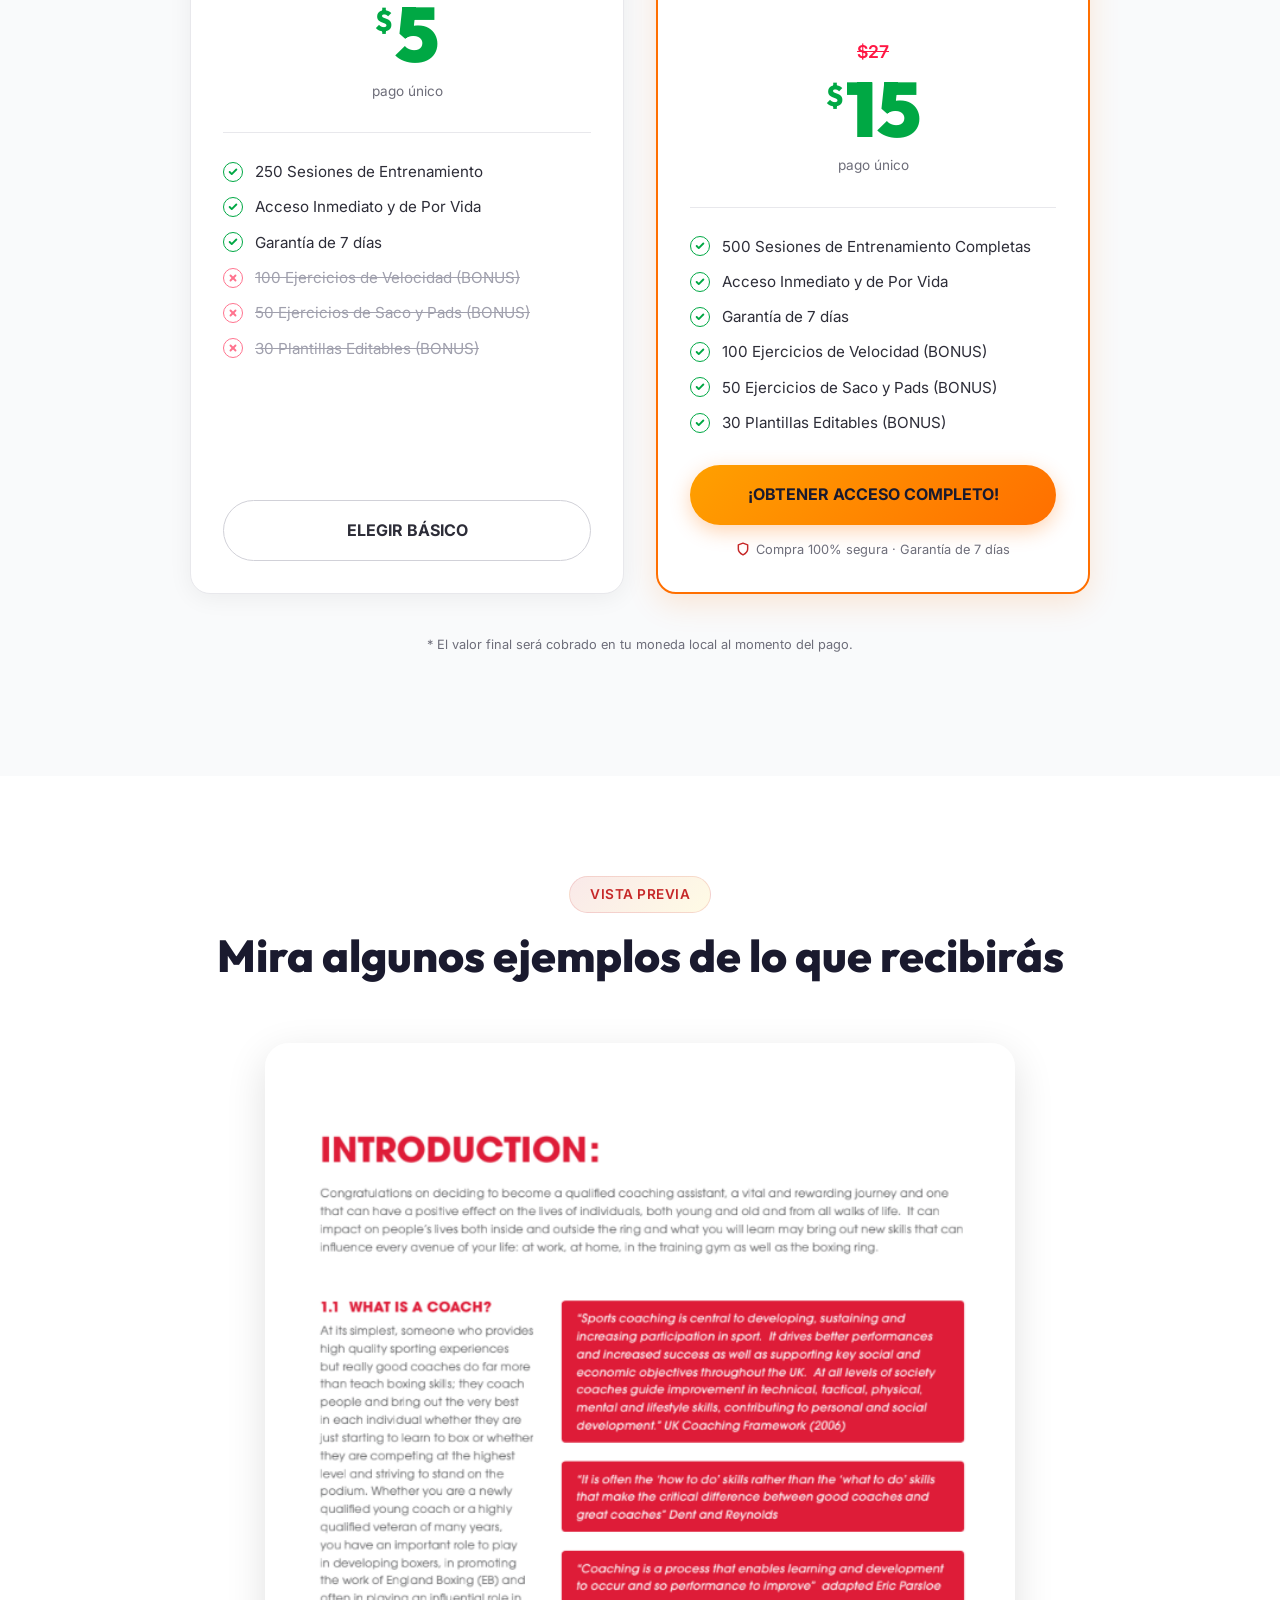
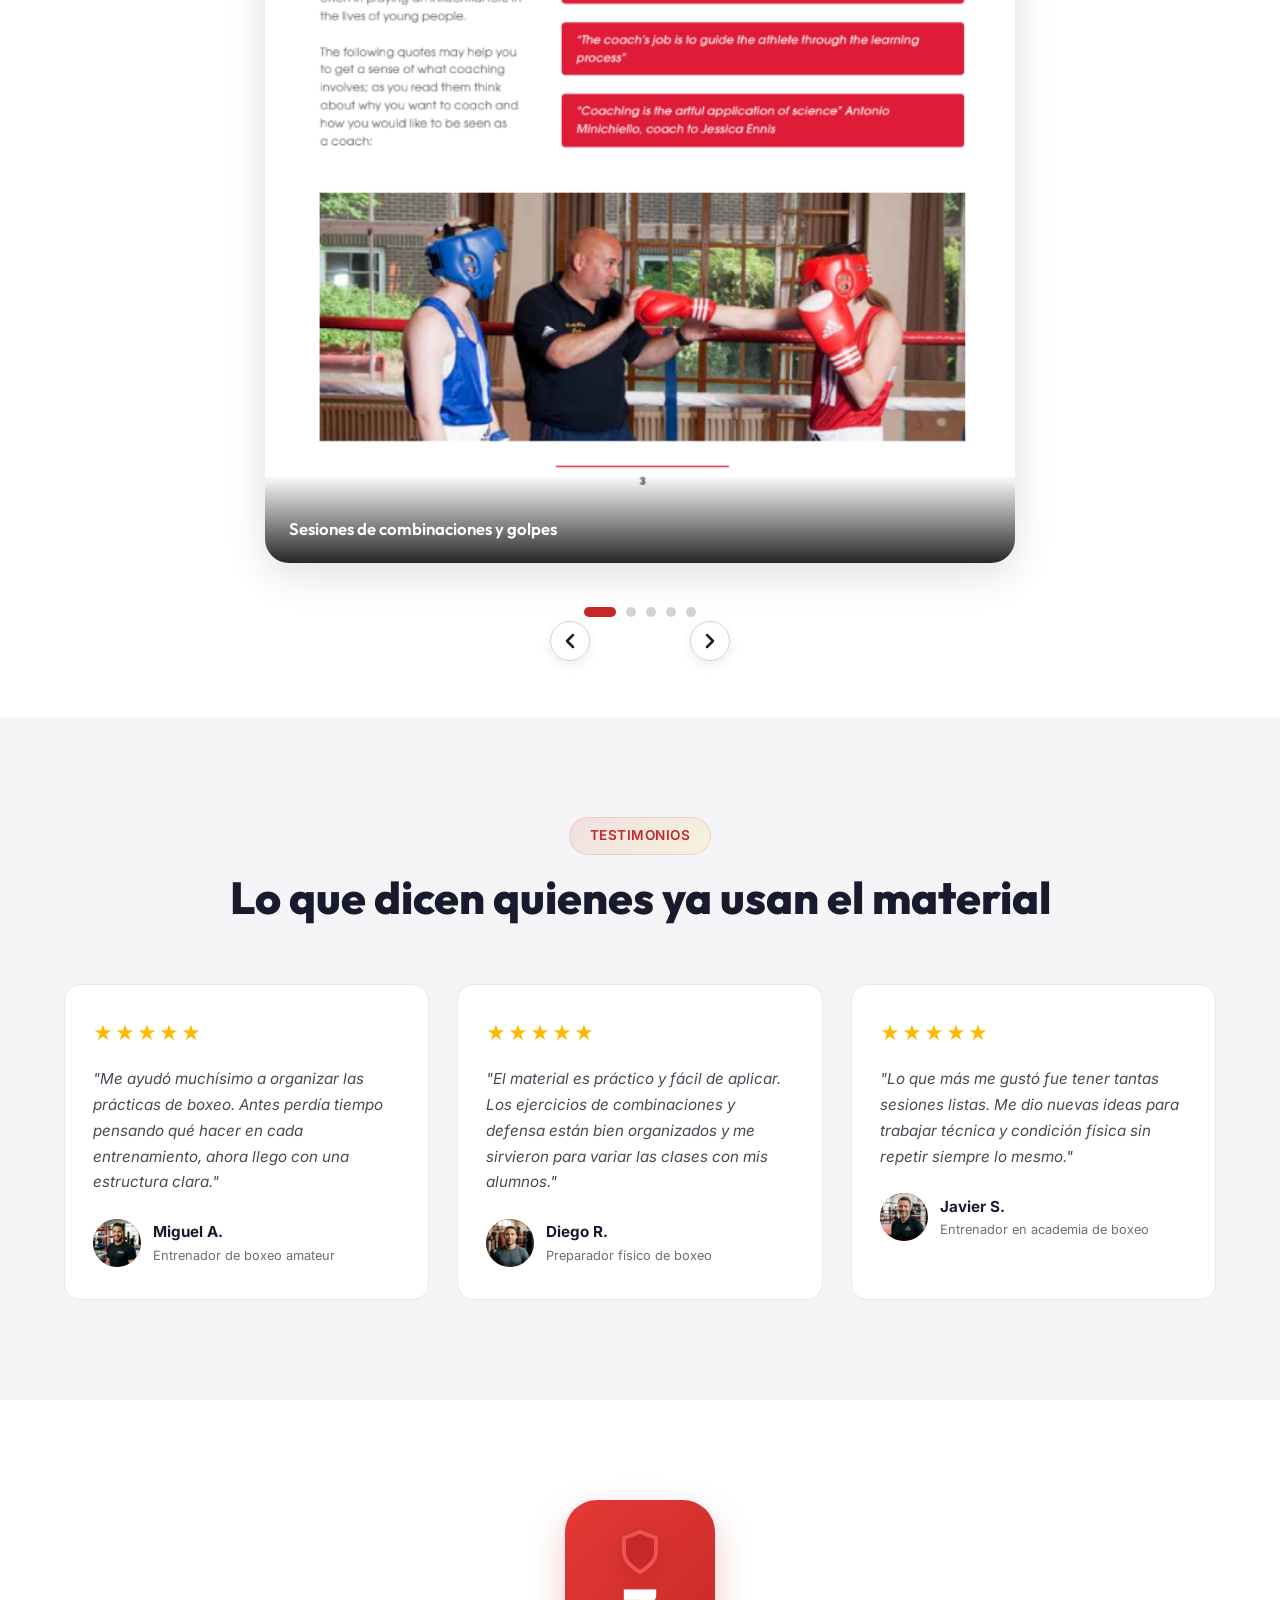
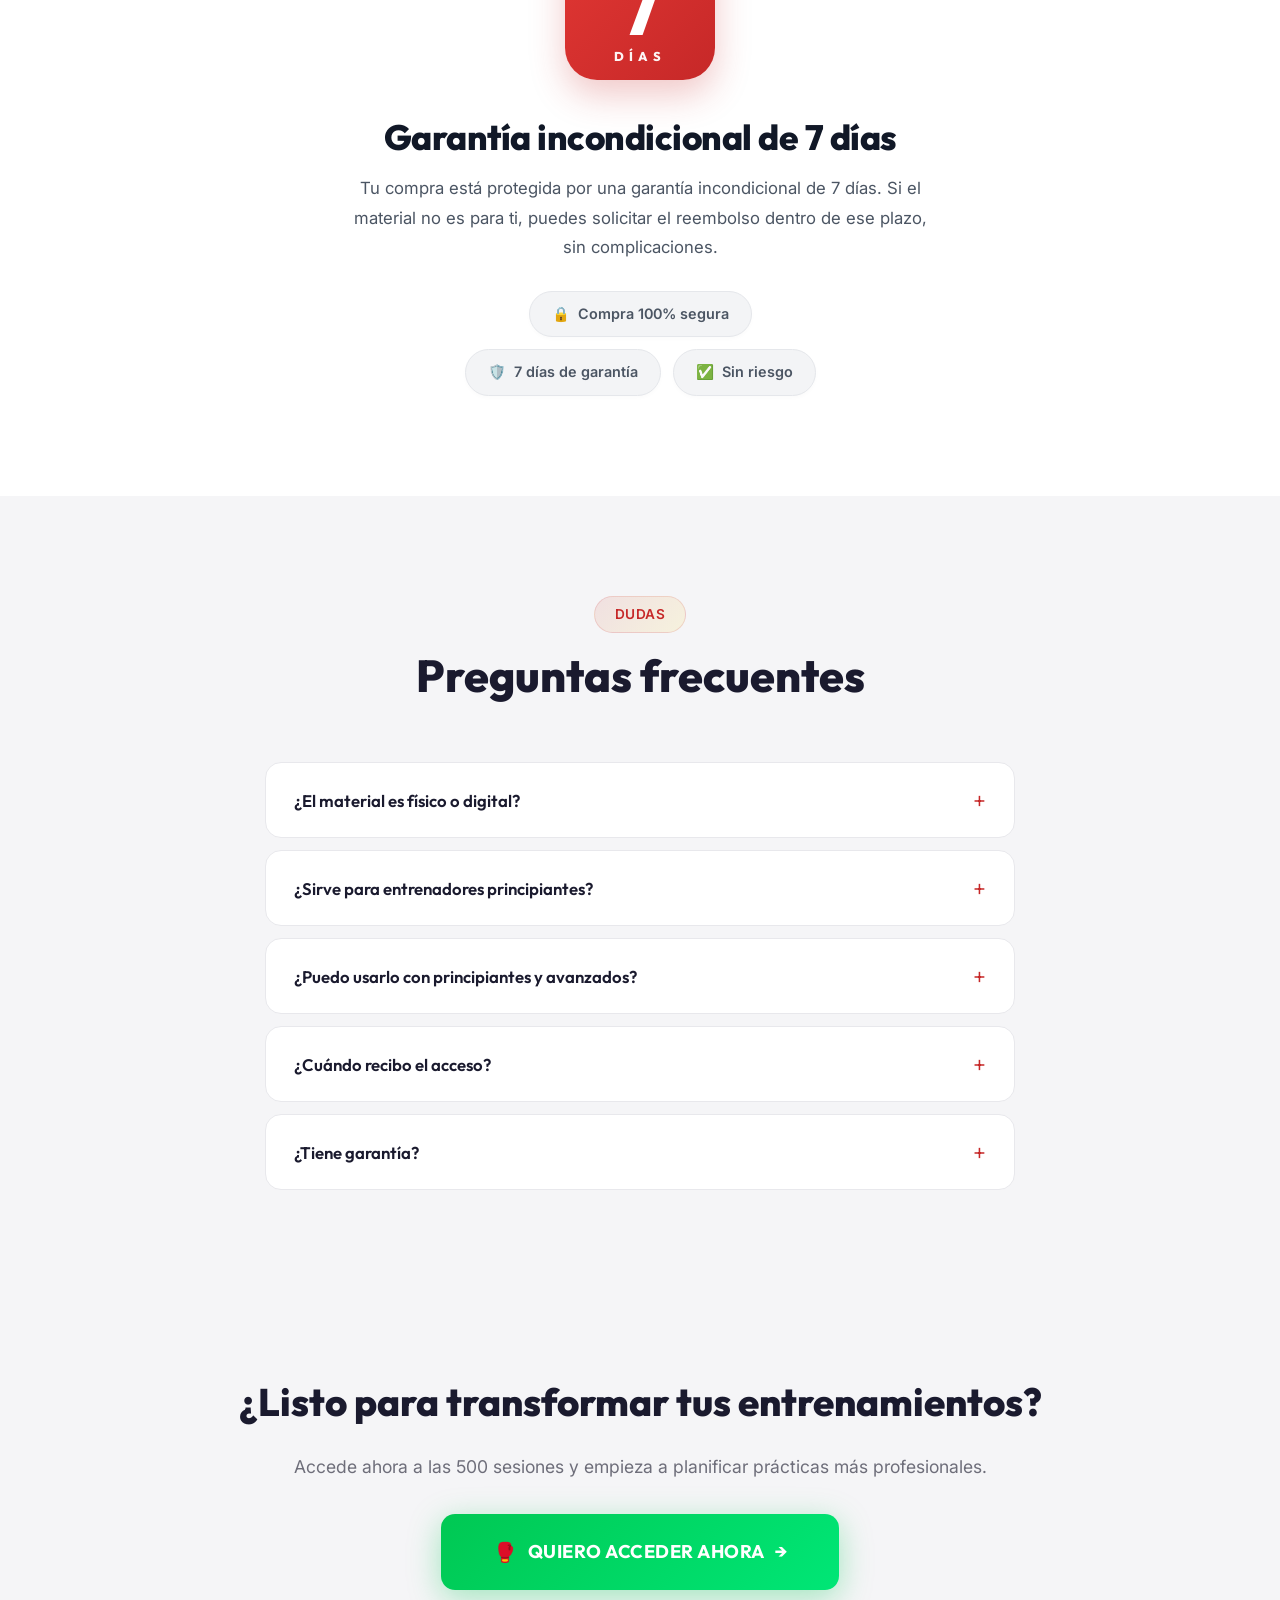
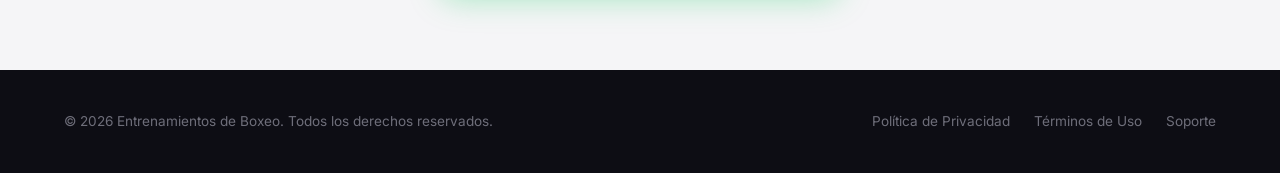
==== commit e362baec: "UPsell e dOWNSELL" ====
--- a/index.html
+++ b/index.html
@@ -475,7 +475,7 @@
                             </li>
                         </ul>
 
-                        <a href="https://pay.hotmart.com/F106572329Y?off=7u67eazy" class="plan-card-btn">
+                        <a href="https://pay.hotmart.com/F106572329Y?checkoutMode=10&bid=1783200852745" class="plan-card-btn">
                             ELEGIR BÁSICO
                         </a>
                     </div>
@@ -560,7 +560,7 @@
                             </li>
                         </ul>
 
-                        <a href="https://pay.hotmart.com/F106572329Y?off=hxf6memp" class="plan-card-btn">
+                        <a href="https://pay.hotmart.com/F106572329Y?off=hxf6memp&checkoutMode=10&bid=1783200900791" class="plan-card-btn">
                             ¡OBTENER ACCESO COMPLETO!
                         </a>
 
